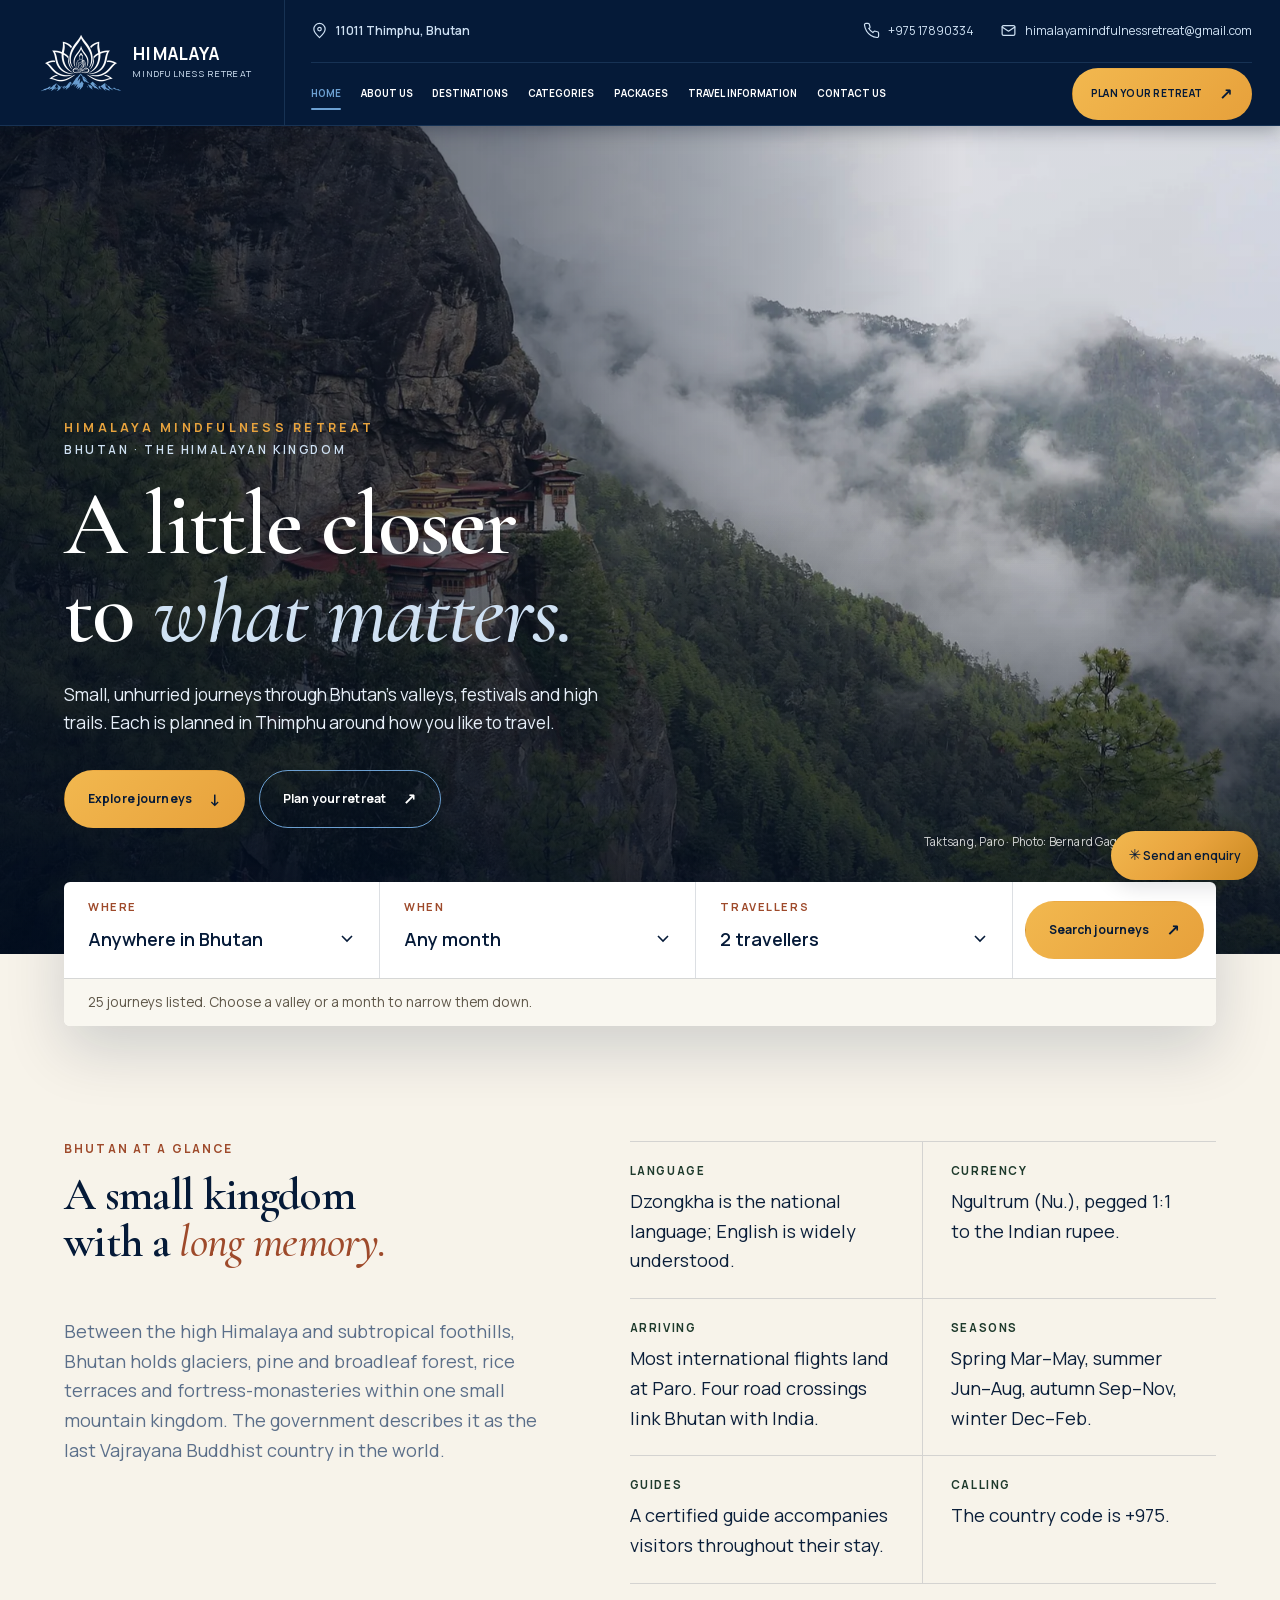
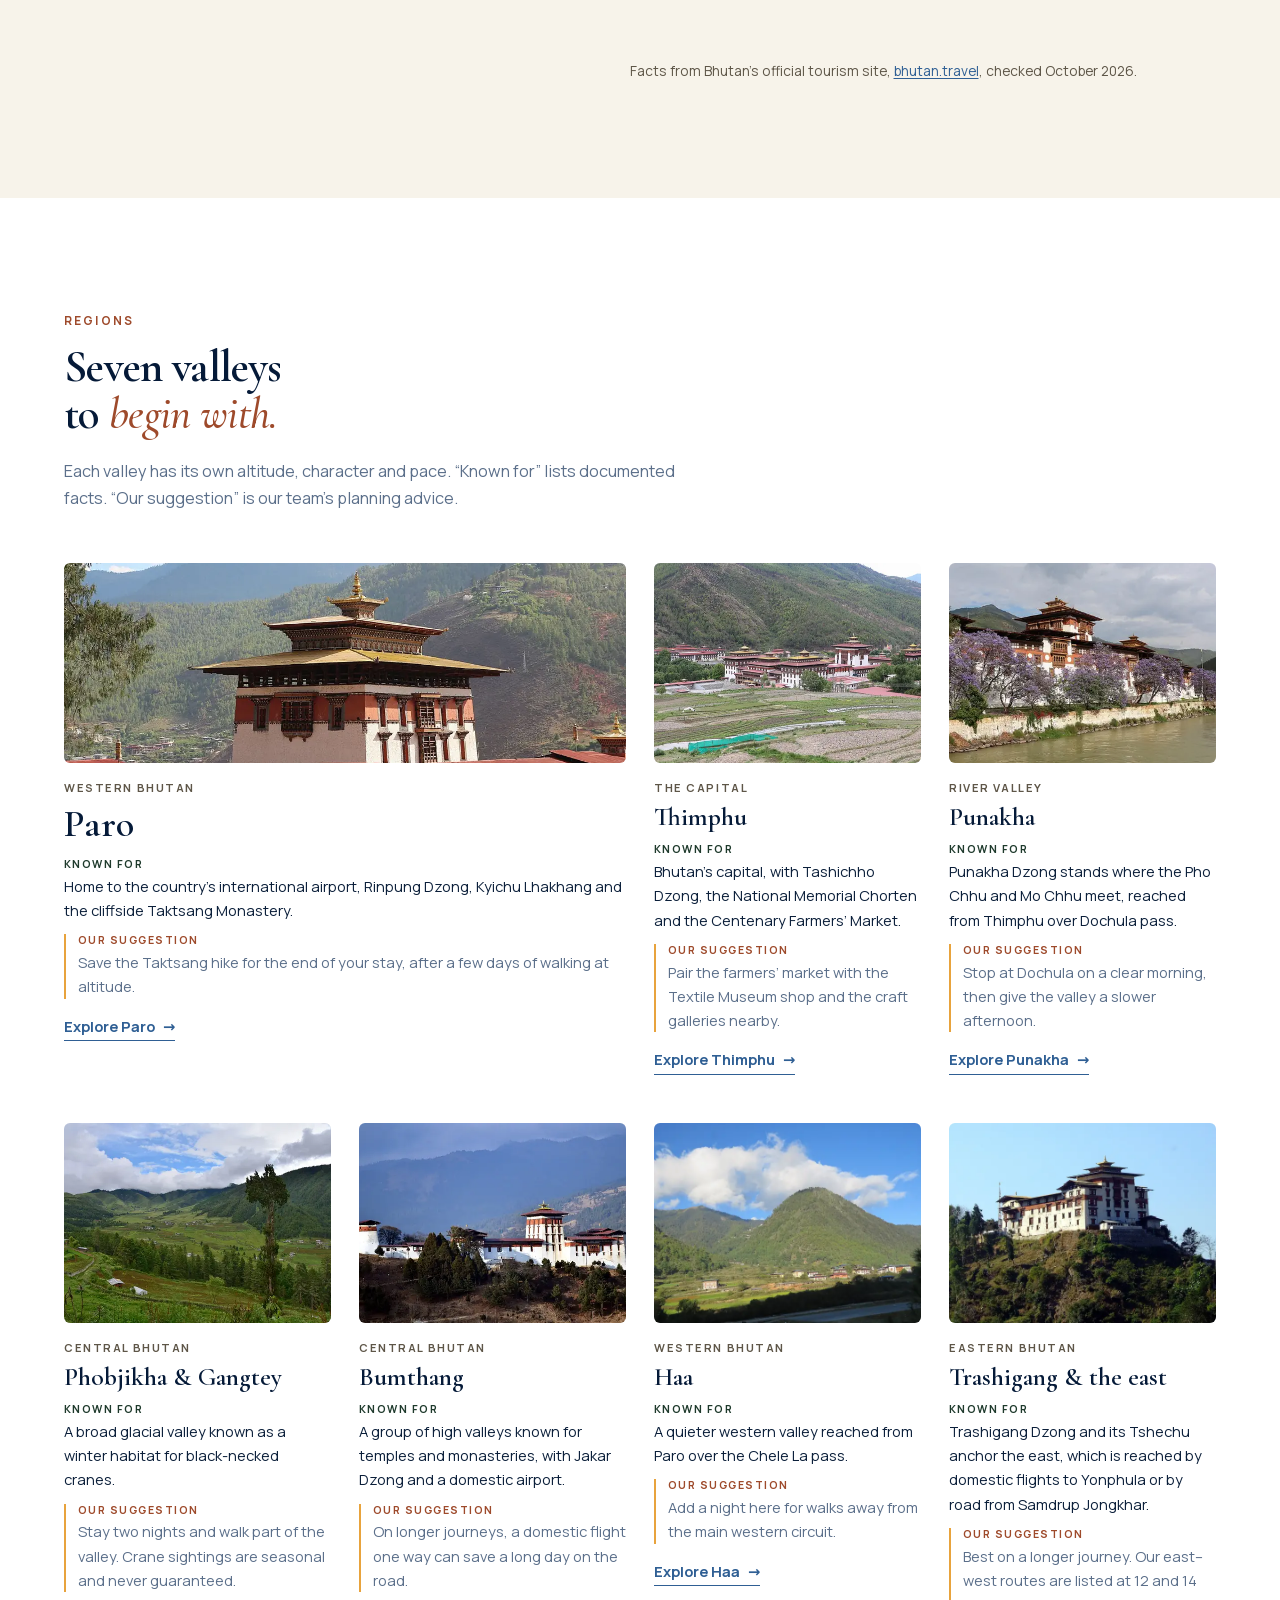
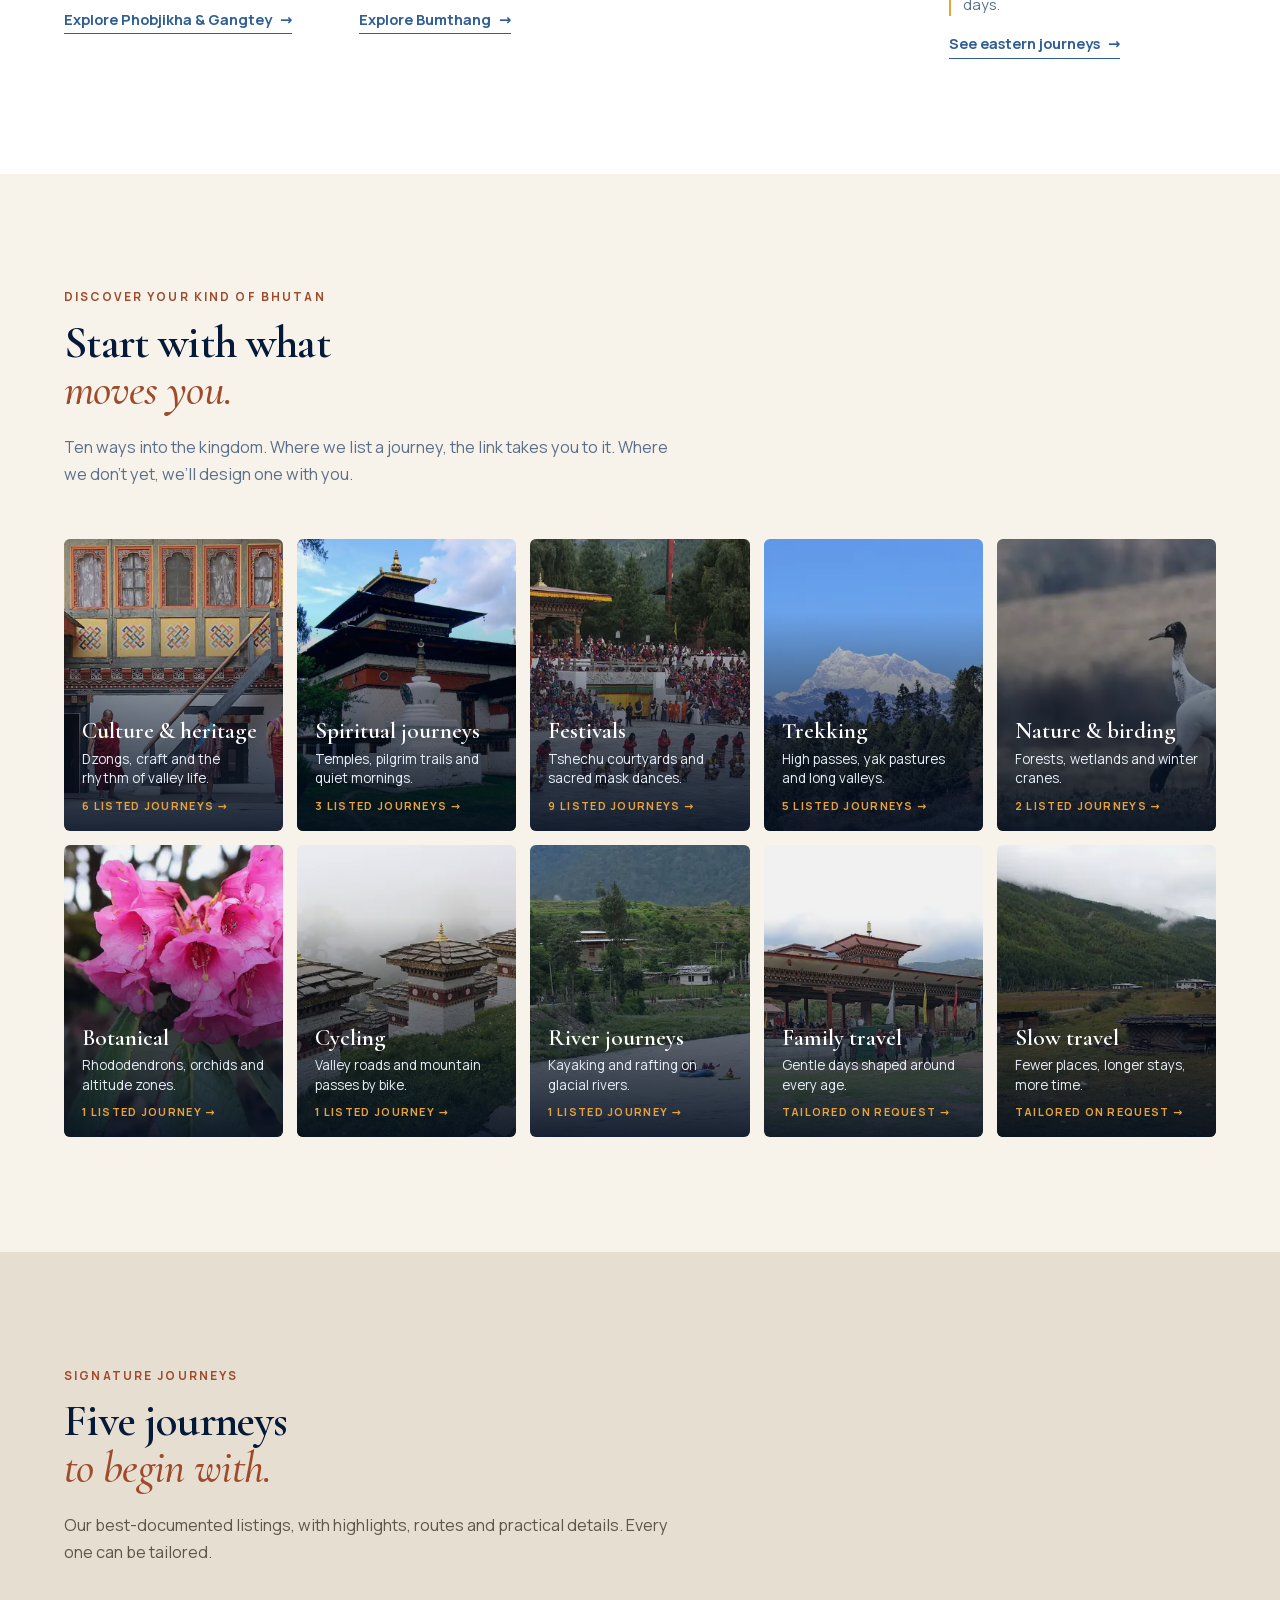
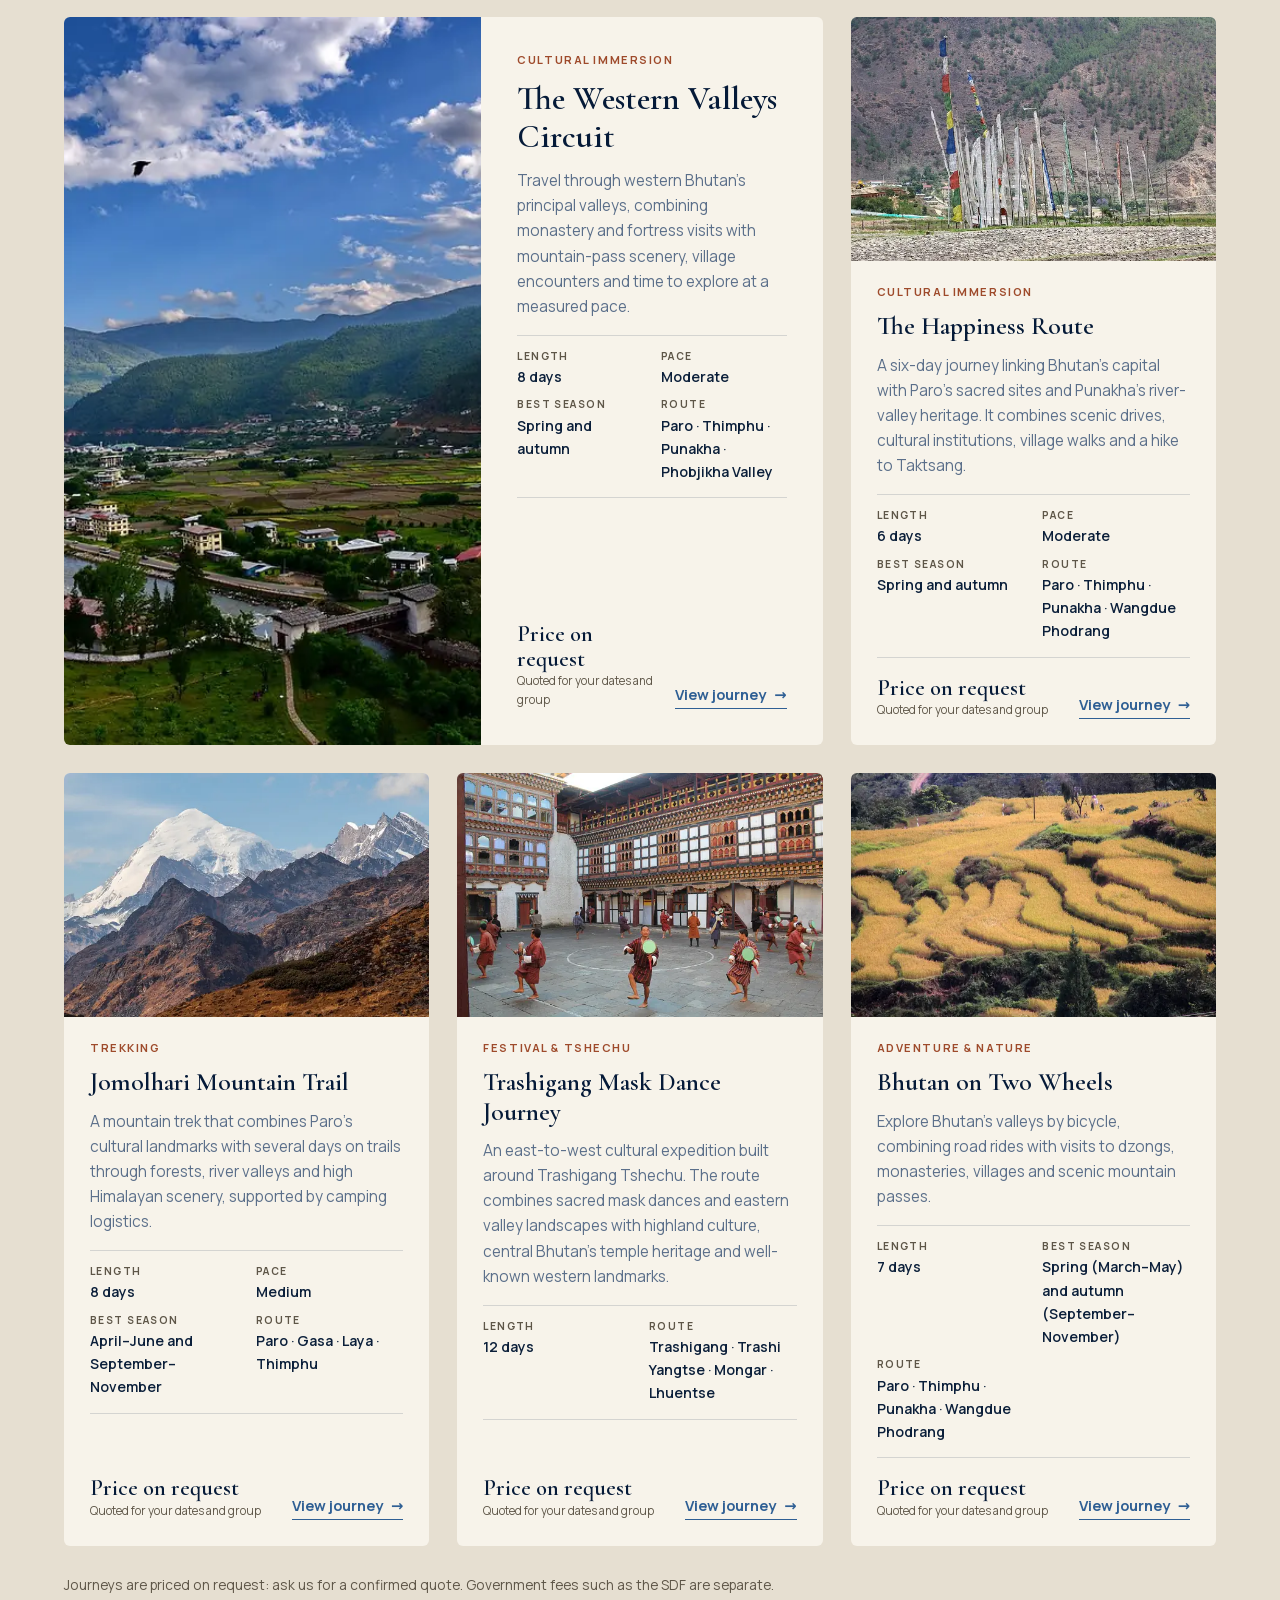
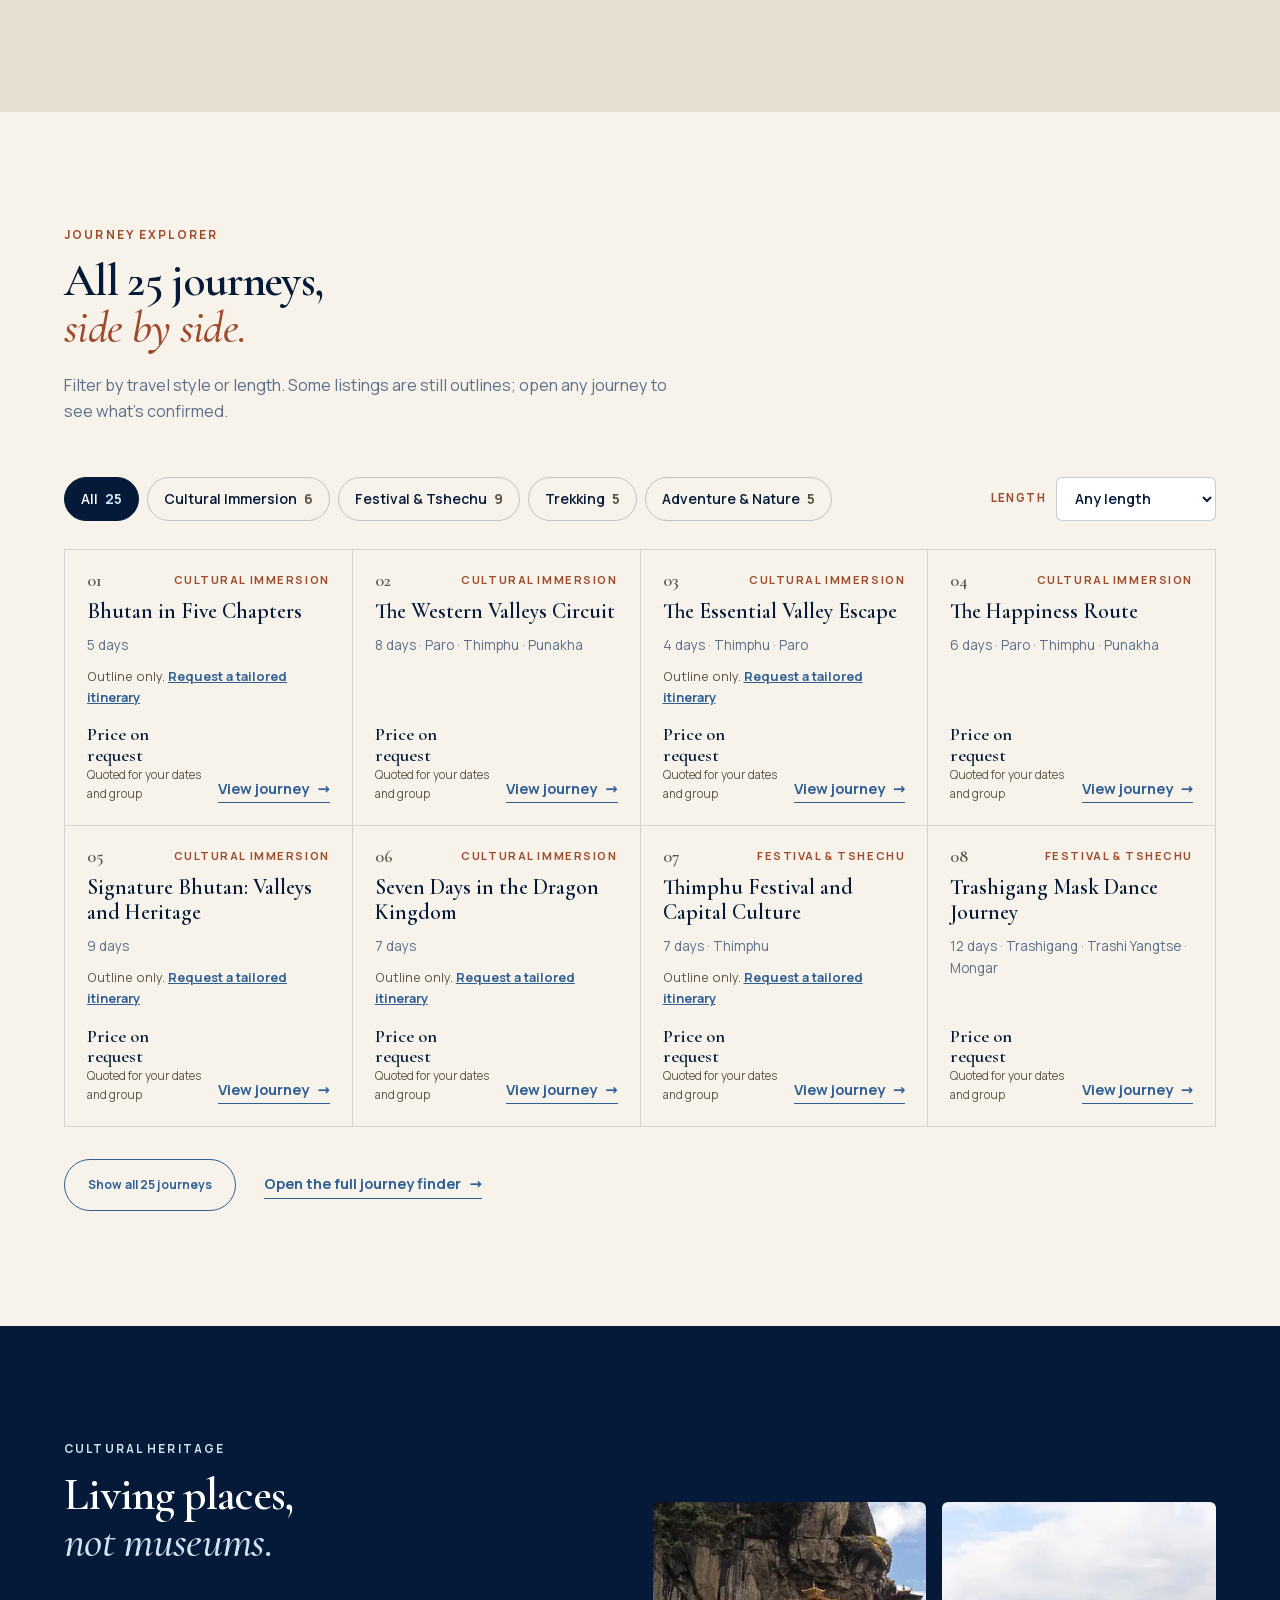
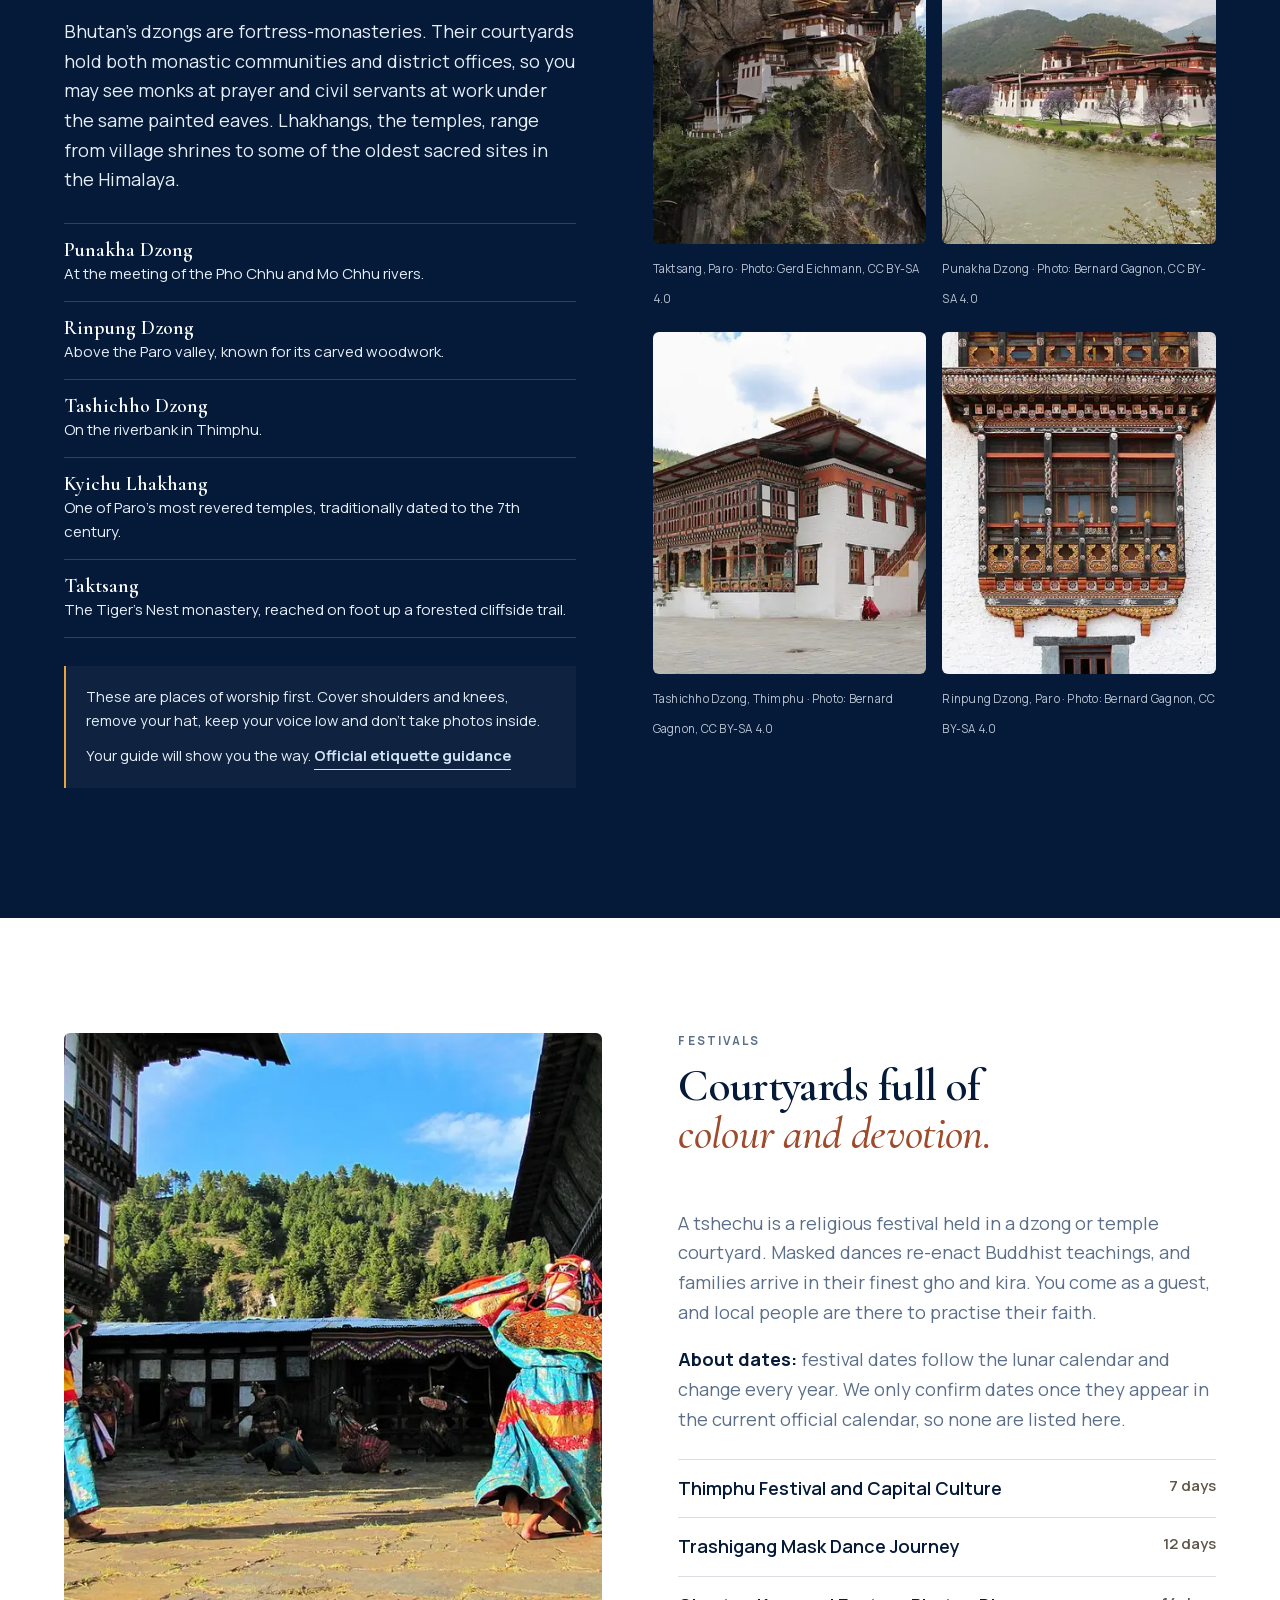
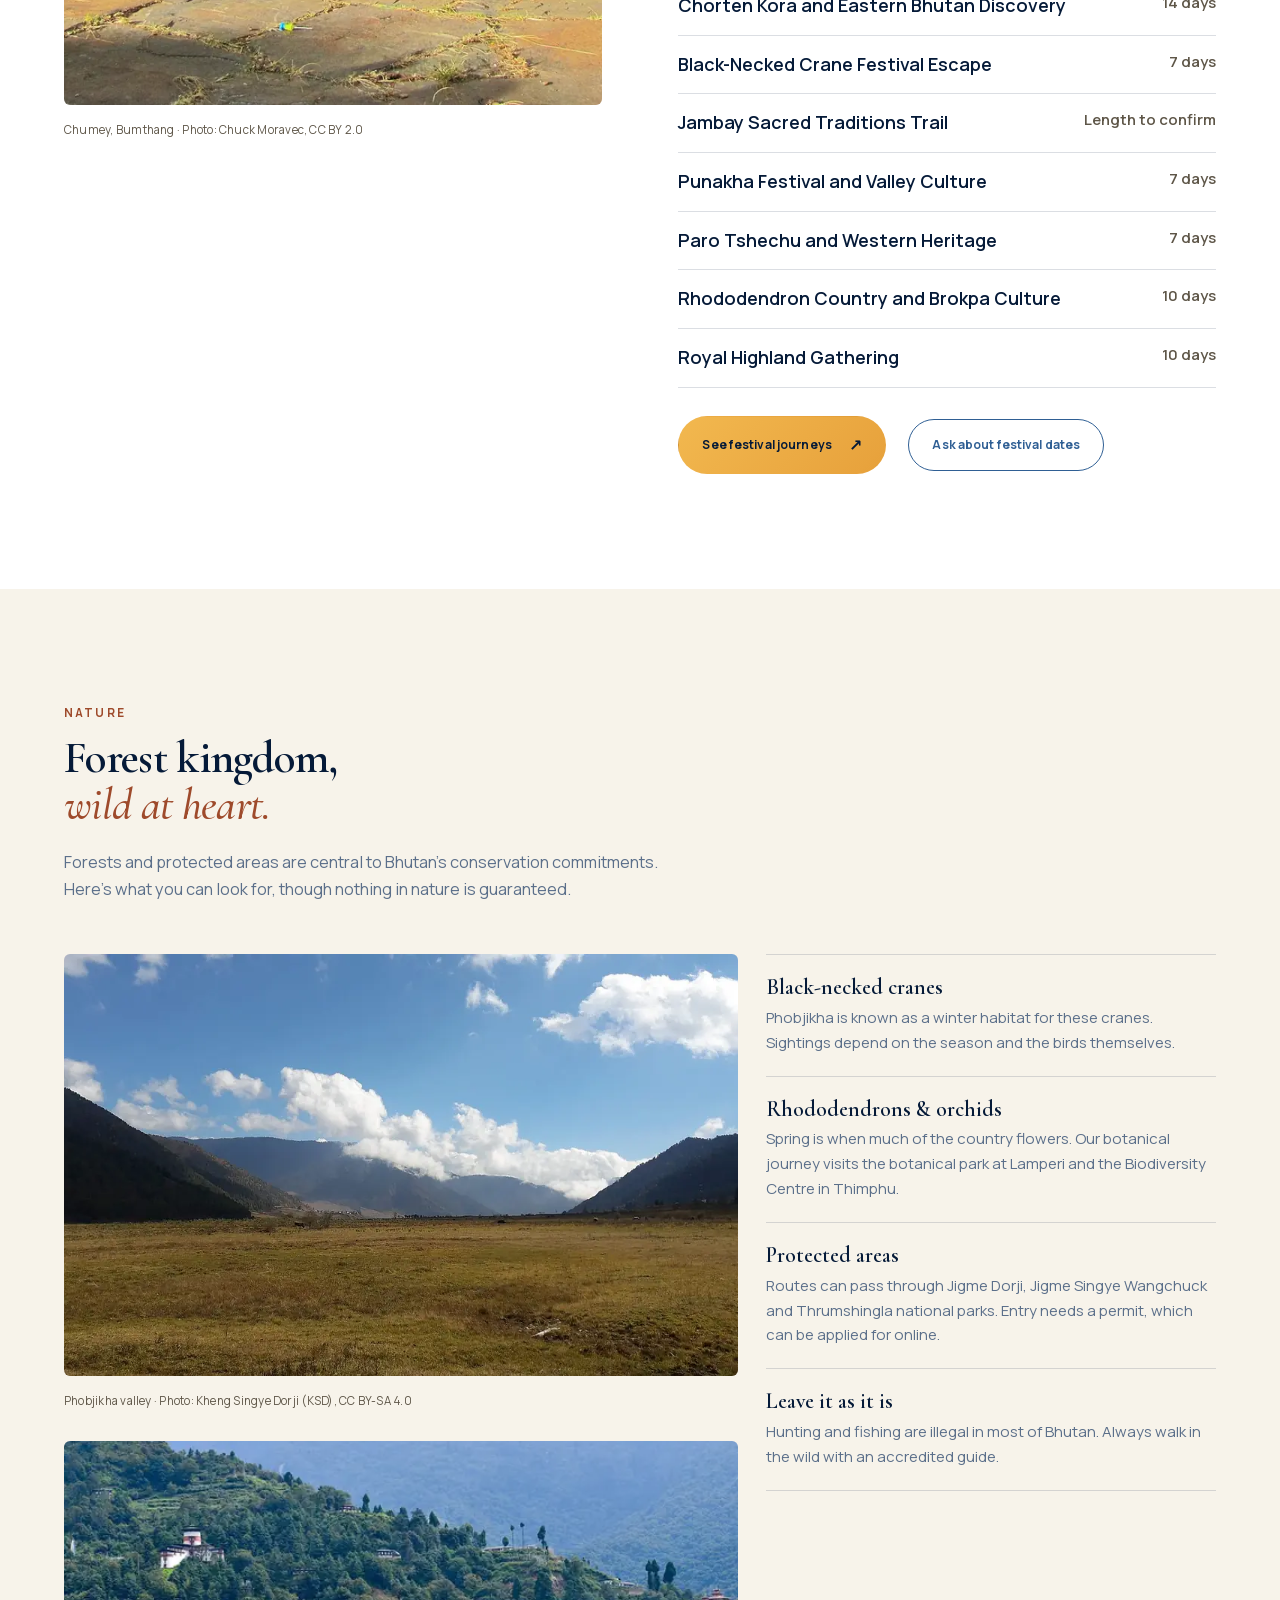
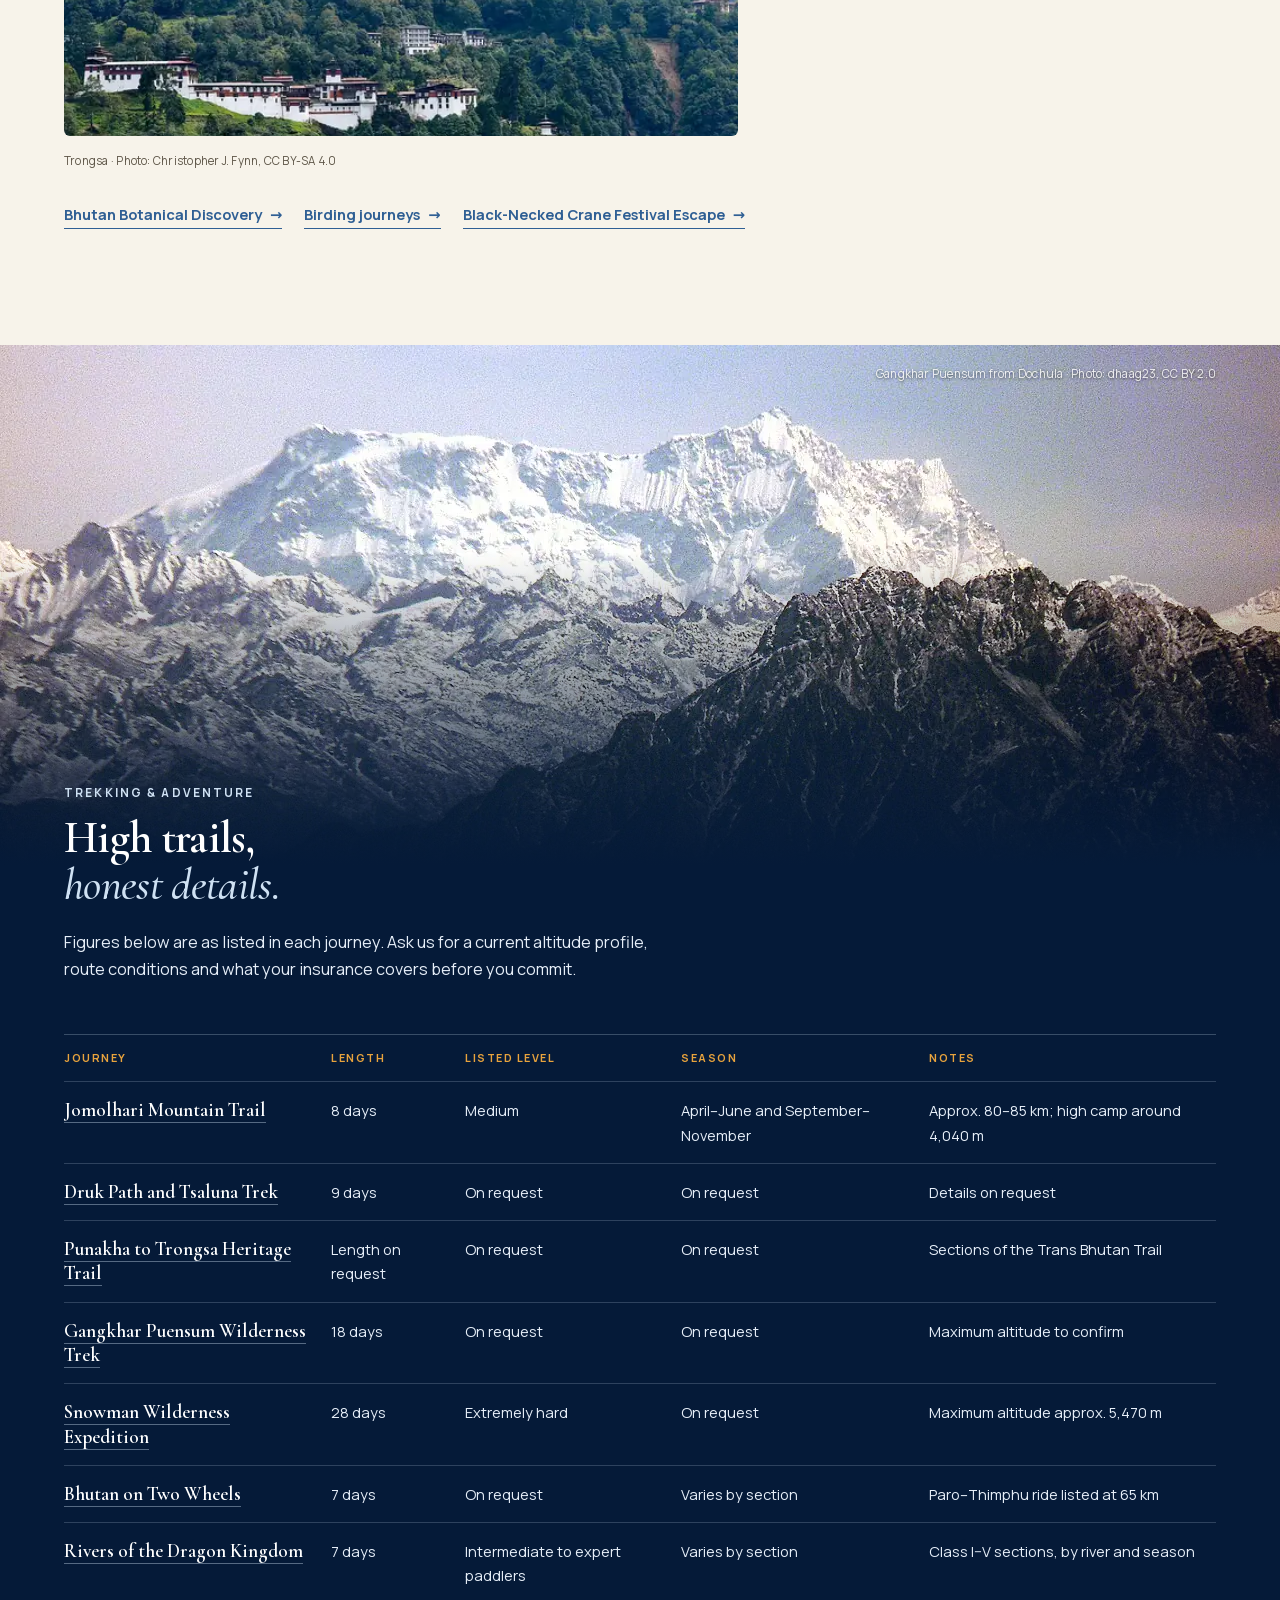
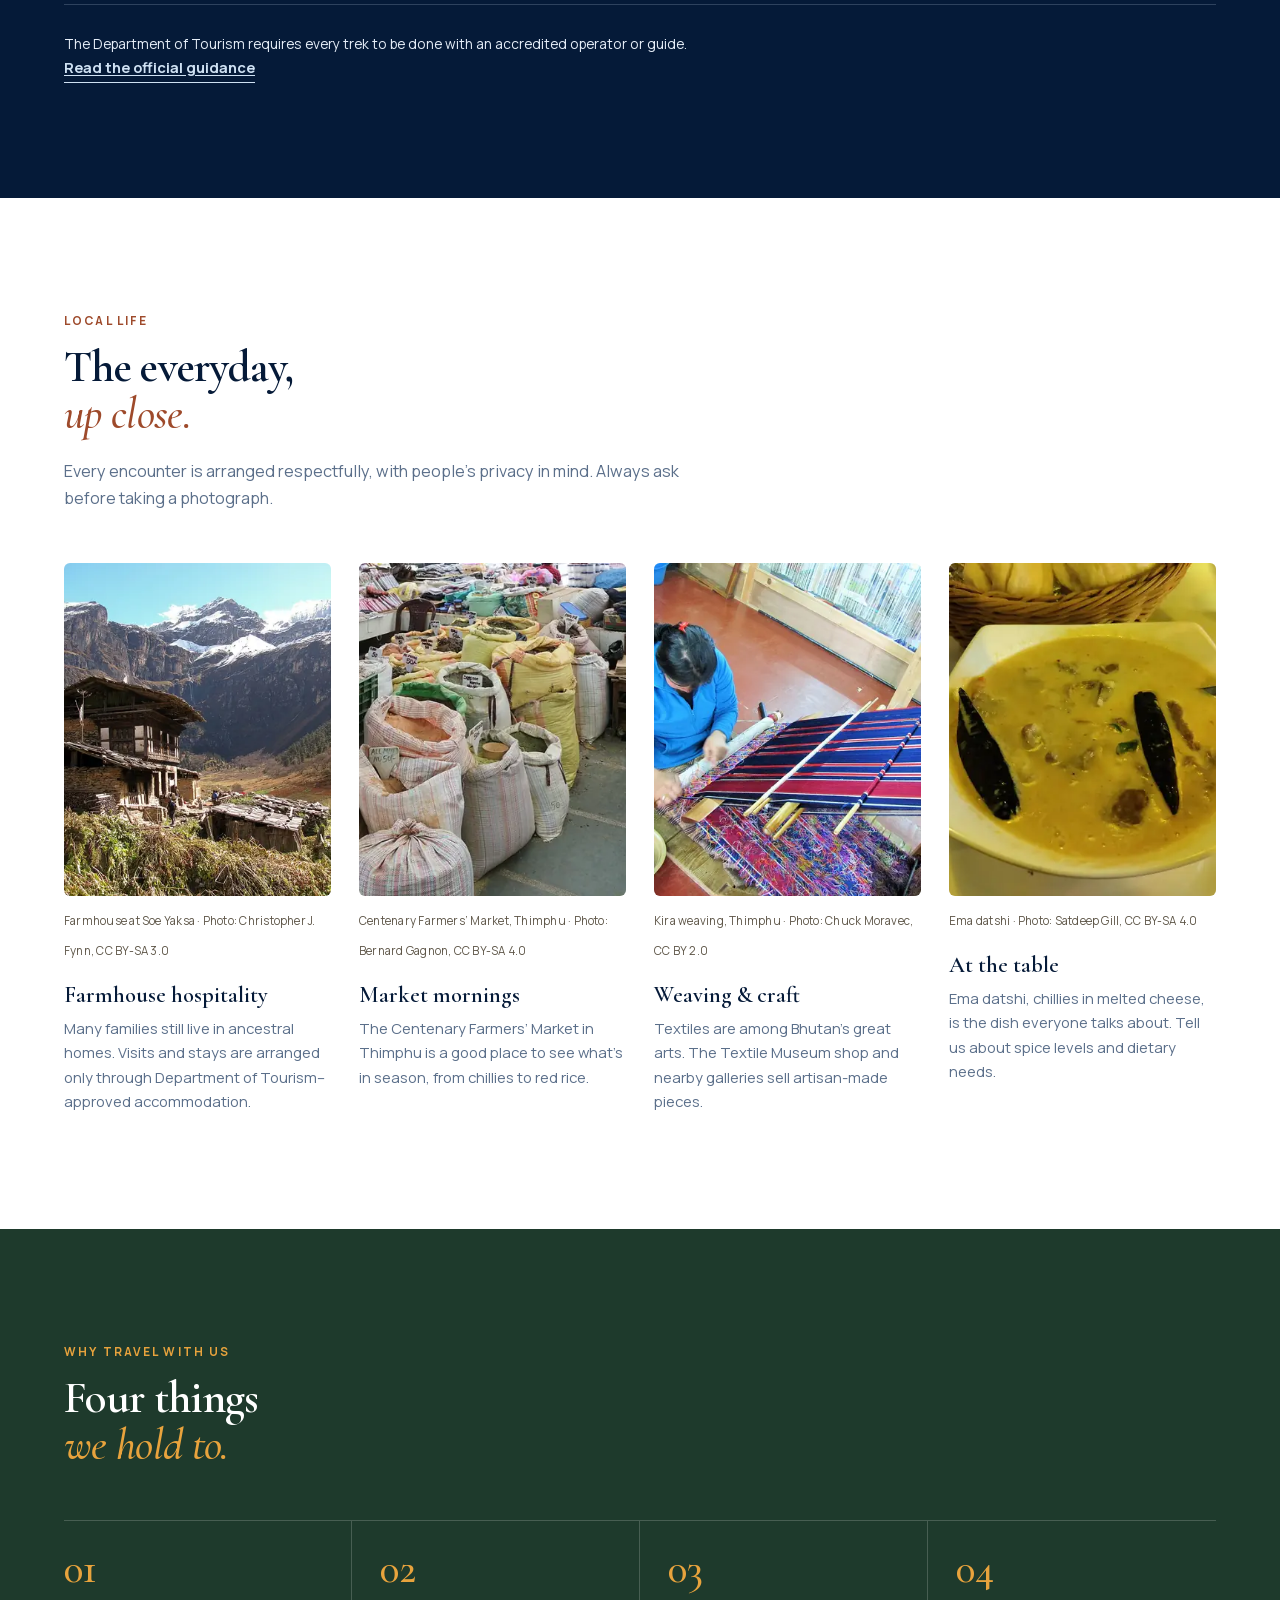
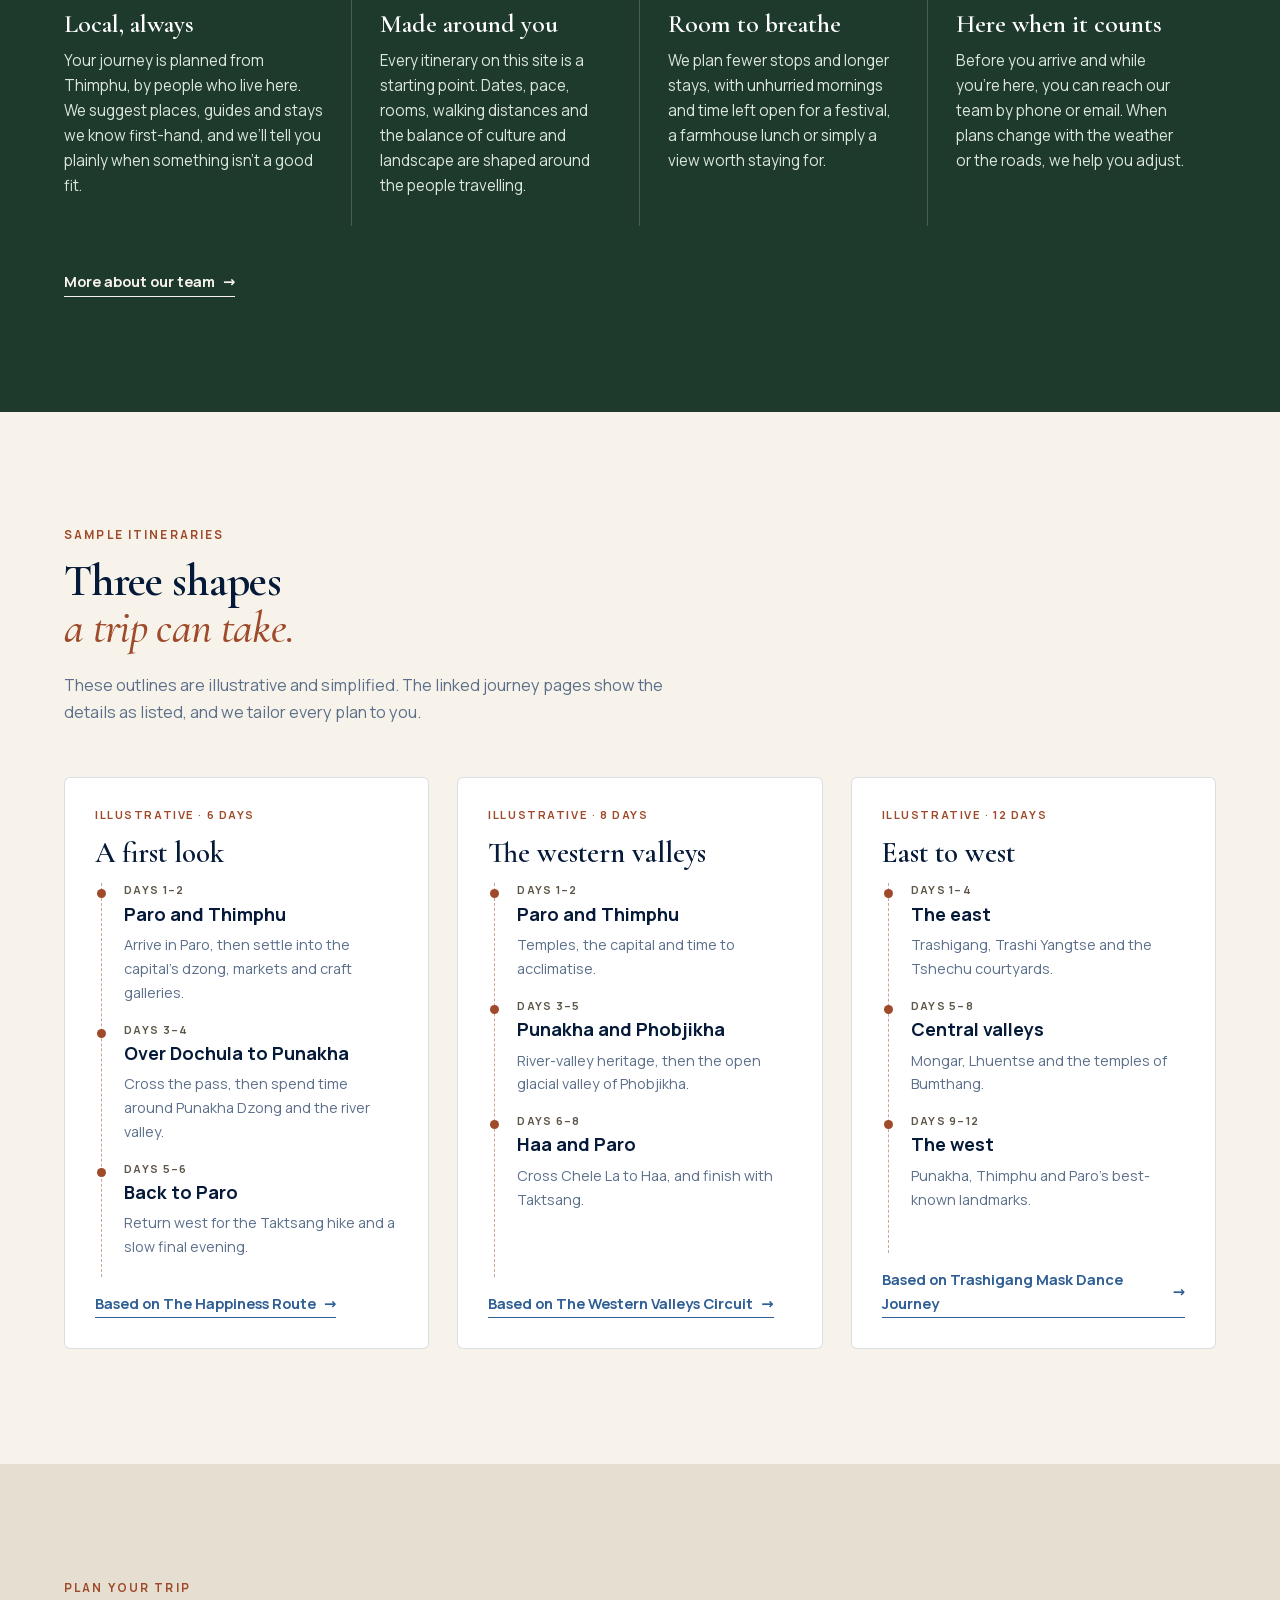
==== index.html @ ce6a2656 "Prepare site for launch on Vercel - Send contact and journey enquiries through FormSubmit with honey" ====
<!doctype html>
<html lang="en">
<head>
  <meta charset="utf-8">
  <meta name="viewport" content="width=device-width, initial-scale=1">
  <title>Bhutan Journeys &amp; Mindful Travel | Himalaya Mindfulness</title>
  <meta name="description" content="Plan an unhurried Bhutan journey with a Thimphu-based team: valleys, dzongs, festivals, treks and nature, plus a practical guide to visas, the SDF and seasons.">
  <meta name="theme-color" content="#051A38">
  <!-- seo:start (root-relative URLs are made absolute by scripts/build.js) -->
  <link rel="canonical" href="/">
  <meta property="og:type" content="website">
  <meta property="og:site_name" content="Himalaya Mindfulness Retreat">
  <meta property="og:title" content="Bhutan Journeys &amp; Mindful Travel | Himalaya Mindfulness">
  <meta property="og:description" content="Plan an unhurried Bhutan journey with a Thimphu-based team: valleys, dzongs, festivals, treks and nature, plus a practical guide to visas, the SDF and seasons.">
  <meta property="og:url" content="/">
  <meta property="og:image" content="/Image/og/og-default.jpg">
  <meta property="og:image:width" content="1200">
  <meta property="og:image:height" content="630">
  <meta property="og:image:alt" content="Himalaya Mindfulness Retreat logo with the line: Bhutan journeys, planned in Thimphu">
  <meta name="twitter:card" content="summary_large_image">
  <script type="application/ld+json">{"@context": "https://schema.org", "@graph": [{"@type": "TravelAgency", "@id": "/#organization", "name": "Himalaya Mindfulness Retreat Tours & Travels", "alternateName": "Himalaya Mindfulness Retreat", "url": "/", "logo": "/Image/Logo/logo-color.png", "image": "/Image/og/og-default.jpg", "description": "Bhutan-based travel company planning cultural, festival, trekking and nature journeys across Bhutan.", "telephone": "+975 17890334", "email": "himalayamindfulnessretreat@gmail.com", "address": {"@type": "PostalAddress", "addressLocality": "Thimphu", "postalCode": "11011", "addressCountry": "BT"}, "areaServed": {"@type": "Country", "name": "Bhutan"}}, {"@type": "WebSite", "@id": "/#website", "name": "Himalaya Mindfulness Retreat", "url": "/", "publisher": {"@id": "/#organization"}, "inLanguage": "en"}]}</script>
  <!-- seo:end -->
  <link rel="icon" href="favicon.ico" sizes="48x48">
  <link rel="icon" type="image/png" sizes="192x192" href="Image/Logo/icon-192.png">
  <link rel="apple-touch-icon" href="Image/Logo/apple-touch-icon.png">
  <link rel="manifest" href="site.webmanifest">
  <link rel="preload" href="fonts/manrope-latin.woff2" as="font" type="font/woff2" crossorigin>
  <link rel="preload" href="fonts/cormorant-latin.woff2" as="font" type="font/woff2" crossorigin>
  <link rel="preload" as="image" href="Image/home/hero-1000.webp" imagesrcset="Image/home/hero-600.webp 600w, Image/home/hero-1000.webp 1000w, Image/home/hero-1600.webp 1600w" imagesizes="100vw" fetchpriority="high">
  <link rel="stylesheet" href="fonts/fonts.css">
  <link rel="stylesheet" href="tokens.css">
  <link rel="stylesheet" href="styles.css">
  <link rel="stylesheet" href="theme.css">
  <link rel="stylesheet" href="home.css">
  <script defer src="tours-data.js"></script>
  <script defer src="home.js"></script>
  <script defer src="site.js"></script>
</head>
<body class="home-page">
<a class="skip-link" href="#main">Skip to content</a>
<div id="site-header"></div>
<main id="main"><noscript><div class="noscript-note"><p class="noscript-brand">Himalaya Mindfulness Retreat · Thimphu, Bhutan</p><p>This page needs JavaScript to show its content. You can still reach our team at <a href="mailto:himalayamindfulnessretreat@gmail.com">himalayamindfulnessretreat@gmail.com</a> or <a href="tel:+97517890334">+975 17890334</a>.</p><p><a href="index.html">Home</a> · <a href="packages.html">Journeys</a> · <a href="destinations.html">Destinations</a> · <a href="travel-info.html">Travel guide</a> · <a href="contact.html">Contact</a></p></div></noscript></main>
<div id="site-footer"></div>
<a class="whatsapp" href="contact.html">✳ <span>Send an enquiry</span></a>
</body>
</html>
---- fonts/fonts.css ----
/* Self-hosted Google Fonts (SIL Open Font License 1.1): Cormorant Garamond and Manrope, latin + latin-ext subsets. */
@font-face{font-family:'Cormorant Garamond';font-style:italic;font-weight:500;font-display:swap;src:url('cormorant-italic-latin-ext.woff2') format('woff2');unicode-range:U+0100-02BA, U+02BD-02C5, U+02C7-02CC, U+02CE-02D7, U+02DD-02FF, U+0304, U+0308, U+0329, U+1D00-1DBF, U+1E00-1E9F, U+1EF2-1EFF, U+2020, U+20A0-20AB, U+20AD-20C4, U+2113, U+2C60-2C7F, U+A720-A7FF}
@font-face{font-family:'Cormorant Garamond';font-style:italic;font-weight:500;font-display:swap;src:url('cormorant-italic-latin.woff2') format('woff2');unicode-range:U+0000-00FF, U+0131, U+0152-0153, U+02BB-02BC, U+02C6, U+02DA, U+02DC, U+0304, U+0308, U+0329, U+2000-206F, U+20AC, U+2122, U+2191, U+2193, U+2212, U+2215, U+FEFF, U+FFFD}
@font-face{font-family:'Cormorant Garamond';font-style:normal;font-weight:500;font-display:swap;src:url('cormorant-latin-ext.woff2') format('woff2');unicode-range:U+0100-02BA, U+02BD-02C5, U+02C7-02CC, U+02CE-02D7, U+02DD-02FF, U+0304, U+0308, U+0329, U+1D00-1DBF, U+1E00-1E9F, U+1EF2-1EFF, U+2020, U+20A0-20AB, U+20AD-20C4, U+2113, U+2C60-2C7F, U+A720-A7FF}
@font-face{font-family:'Cormorant Garamond';font-style:normal;font-weight:500;font-display:swap;src:url('cormorant-latin.woff2') format('woff2');unicode-range:U+0000-00FF, U+0131, U+0152-0153, U+02BB-02BC, U+02C6, U+02DA, U+02DC, U+0304, U+0308, U+0329, U+2000-206F, U+20AC, U+2122, U+2191, U+2193, U+2212, U+2215, U+FEFF, U+FFFD}
@font-face{font-family:'Cormorant Garamond';font-style:normal;font-weight:600;font-display:swap;src:url('cormorant-latin-ext.woff2') format('woff2');unicode-range:U+0100-02BA, U+02BD-02C5, U+02C7-02CC, U+02CE-02D7, U+02DD-02FF, U+0304, U+0308, U+0329, U+1D00-1DBF, U+1E00-1E9F, U+1EF2-1EFF, U+2020, U+20A0-20AB, U+20AD-20C4, U+2113, U+2C60-2C7F, U+A720-A7FF}
@font-face{font-family:'Cormorant Garamond';font-style:normal;font-weight:600;font-display:swap;src:url('cormorant-latin.woff2') format('woff2');unicode-range:U+0000-00FF, U+0131, U+0152-0153, U+02BB-02BC, U+02C6, U+02DA, U+02DC, U+0304, U+0308, U+0329, U+2000-206F, U+20AC, U+2122, U+2191, U+2193, U+2212, U+2215, U+FEFF, U+FFFD}
@font-face{font-family:'Cormorant Garamond';font-style:normal;font-weight:700;font-display:swap;src:url('cormorant-latin-ext.woff2') format('woff2');unicode-range:U+0100-02BA, U+02BD-02C5, U+02C7-02CC, U+02CE-02D7, U+02DD-02FF, U+0304, U+0308, U+0329, U+1D00-1DBF, U+1E00-1E9F, U+1EF2-1EFF, U+2020, U+20A0-20AB, U+20AD-20C4, U+2113, U+2C60-2C7F, U+A720-A7FF}
@font-face{font-family:'Cormorant Garamond';font-style:normal;font-weight:700;font-display:swap;src:url('cormorant-latin.woff2') format('woff2');unicode-range:U+0000-00FF, U+0131, U+0152-0153, U+02BB-02BC, U+02C6, U+02DA, U+02DC, U+0304, U+0308, U+0329, U+2000-206F, U+20AC, U+2122, U+2191, U+2193, U+2212, U+2215, U+FEFF, U+FFFD}
@font-face{font-family:'Manrope';font-style:normal;font-weight:400;font-display:swap;src:url('manrope-latin-ext.woff2') format('woff2');unicode-range:U+0100-02BA, U+02BD-02C5, U+02C7-02CC, U+02CE-02D7, U+02DD-02FF, U+0304, U+0308, U+0329, U+1D00-1DBF, U+1E00-1E9F, U+1EF2-1EFF, U+2020, U+20A0-20AB, U+20AD-20C4, U+2113, U+2C60-2C7F, U+A720-A7FF}
@font-face{font-family:'Manrope';font-style:normal;font-weight:400;font-display:swap;src:url('manrope-latin.woff2') format('woff2');unicode-range:U+0000-00FF, U+0131, U+0152-0153, U+02BB-02BC, U+02C6, U+02DA, U+02DC, U+0304, U+0308, U+0329, U+2000-206F, U+20AC, U+2122, U+2191, U+2193, U+2212, U+2215, U+FEFF, U+FFFD}
@font-face{font-family:'Manrope';font-style:normal;font-weight:500;font-display:swap;src:url('manrope-latin-ext.woff2') format('woff2');unicode-range:U+0100-02BA, U+02BD-02C5, U+02C7-02CC, U+02CE-02D7, U+02DD-02FF, U+0304, U+0308, U+0329, U+1D00-1DBF, U+1E00-1E9F, U+1EF2-1EFF, U+2020, U+20A0-20AB, U+20AD-20C4, U+2113, U+2C60-2C7F, U+A720-A7FF}
@font-face{font-family:'Manrope';font-style:normal;font-weight:500;font-display:swap;src:url('manrope-latin.woff2') format('woff2');unicode-range:U+0000-00FF, U+0131, U+0152-0153, U+02BB-02BC, U+02C6, U+02DA, U+02DC, U+0304, U+0308, U+0329, U+2000-206F, U+20AC, U+2122, U+2191, U+2193, U+2212, U+2215, U+FEFF, U+FFFD}
@font-face{font-family:'Manrope';font-style:normal;font-weight:600;font-display:swap;src:url('manrope-latin-ext.woff2') format('woff2');unicode-range:U+0100-02BA, U+02BD-02C5, U+02C7-02CC, U+02CE-02D7, U+02DD-02FF, U+0304, U+0308, U+0329, U+1D00-1DBF, U+1E00-1E9F, U+1EF2-1EFF, U+2020, U+20A0-20AB, U+20AD-20C4, U+2113, U+2C60-2C7F, U+A720-A7FF}
@font-face{font-family:'Manrope';font-style:normal;font-weight:600;font-display:swap;src:url('manrope-latin.woff2') format('woff2');unicode-range:U+0000-00FF, U+0131, U+0152-0153, U+02BB-02BC, U+02C6, U+02DA, U+02DC, U+0304, U+0308, U+0329, U+2000-206F, U+20AC, U+2122, U+2191, U+2193, U+2212, U+2215, U+FEFF, U+FFFD}
@font-face{font-family:'Manrope';font-style:normal;font-weight:700;font-display:swap;src:url('manrope-latin-ext.woff2') format('woff2');unicode-range:U+0100-02BA, U+02BD-02C5, U+02C7-02CC, U+02CE-02D7, U+02DD-02FF, U+0304, U+0308, U+0329, U+1D00-1DBF, U+1E00-1E9F, U+1EF2-1EFF, U+2020, U+20A0-20AB, U+20AD-20C4, U+2113, U+2C60-2C7F, U+A720-A7FF}
@font-face{font-family:'Manrope';font-style:normal;font-weight:700;font-display:swap;src:url('manrope-latin.woff2') format('woff2');unicode-range:U+0000-00FF, U+0131, U+0152-0153, U+02BB-02BC, U+02C6, U+02DA, U+02DC, U+0304, U+0308, U+0329, U+2000-206F, U+20AC, U+2122, U+2191, U+2193, U+2212, U+2215, U+FEFF, U+FFFD}
---- tokens.css ----
/* Himalaya Mindfulness Retreat — brand tokens (single source of truth).
   Load before every other stylesheet. Page stylesheets reference these variables only. */

/* Metric-matched fallbacks keep text from shifting while the web fonts load. */
@font-face{font-family:"Cormorant Garamond Fallback";src:local("Georgia");size-adjust:89%;ascent-override:104%;descent-override:32%;line-gap-override:0%}
@font-face{font-family:"Manrope Fallback";src:local("Arial");size-adjust:104%;ascent-override:102%;descent-override:29%;line-gap-override:0%}

:root{
  /* Colour */
  --color-midnight:#051A38;
  --color-abyss:#020D1F;
  --color-himalayan:#2F5F94;
  --color-glacier:#6CA0D2;
  --color-sky-wash:#CFE1F3;
  --color-mist:#EAF2FA;
  --color-snow:#F7FAFD;
  --color-saffron:#E8A33D;
  --color-saffron-deep:#C9871F;
  --color-ink:#0B1F3A;
  --color-slate:#5B6F8A;
  --color-success:#2E8B6E;
  --color-danger:#B8403A;
  --color-white:#FFFFFF;
  /* Saffron-deep measures 2.9:1 on Snow, so saffron text on light surfaces uses this instead (5.0:1 Snow, 4.7:1 Mist). */
  --color-saffron-ink:#96600D;
  --color-dark-text:#E6EEF8;

  /* Gradients */
  --grad-hero:linear-gradient(180deg,rgba(2,13,31,.15) 0%,rgba(5,26,56,.55) 55%,#051A38 100%);
  --grad-sky:linear-gradient(135deg,#051A38 0%,#2F5F94 55%,#6CA0D2 100%);
  --grad-dawn:linear-gradient(160deg,#051A38 0%,#2F5F94 50%,#6CA0D2 78%,#F3D9A8 100%);
  --grad-mist:linear-gradient(180deg,#F7FAFD 0%,#EAF2FA 100%);
  --grad-cta:linear-gradient(135deg,#F2B84F 0%,#E8A33D 50%,#C9871F 100%);
  --grad-text:linear-gradient(90deg,#6CA0D2 0%,#BFD9F2 50%,#F2B84F 100%);
  --grad-glass:linear-gradient(135deg,rgba(255,255,255,.14),rgba(255,255,255,.04));
  /* Abyss scrims keep white and #CFE1F3 text at AA on Sky/Dawn. Dawn's peach corner stays clear, so keep text out of it. */
  --grad-scrim-sky:linear-gradient(135deg,rgba(2,13,31,0) 0%,rgba(2,13,31,.42) 55%,rgba(2,13,31,.7) 100%);
  --grad-scrim-dawn:linear-gradient(160deg,rgba(2,13,31,0) 0%,rgba(2,13,31,.3) 45%,rgba(2,13,31,.12) 75%,rgba(2,13,31,0) 100%);
  --surface-sky:var(--grad-scrim-sky),var(--grad-sky);
  --surface-dawn:var(--grad-scrim-dawn),var(--grad-dawn);
  --grad-overlay-left:linear-gradient(90deg,color-mix(in srgb,var(--color-abyss) 82%,transparent),color-mix(in srgb,var(--color-abyss) 42%,transparent) 60%,transparent);
  --grad-overlay-bottom:linear-gradient(0deg,color-mix(in srgb,var(--color-abyss) 40%,transparent),transparent 62%);
  --grad-photo-overlay:var(--grad-overlay-left),var(--grad-overlay-bottom);
  --grad-image-shade:linear-gradient(180deg,color-mix(in srgb,var(--color-abyss) 24%,transparent),transparent 35%,color-mix(in srgb,var(--color-abyss) 70%,transparent));
  --grad-glacier-glow:radial-gradient(circle,color-mix(in srgb,var(--color-glacier) 20%,transparent),transparent 70%);
  --grad-atmosphere:radial-gradient(ellipse at 20% 78%,color-mix(in srgb,var(--color-glacier) 22%,transparent) 0,transparent 39%),radial-gradient(ellipse at 77% 36%,color-mix(in srgb,var(--color-sky-wash) 18%,transparent) 0,transparent 40%);
  --grad-cursor-glow:radial-gradient(circle at var(--glow-x,50%) var(--glow-y,50%),color-mix(in srgb,var(--color-glacier) 16%,transparent) 0,transparent 34%);
  --grad-shimmer:linear-gradient(110deg,transparent 0%,rgba(255,255,255,.55) 48%,transparent 100%);

  /* Typography */
  --font-display:"Cormorant Garamond","Cormorant Garamond Fallback",Georgia,serif;
  --font-body:"Manrope","Manrope Fallback",system-ui,sans-serif;
  --font-size-hero:clamp(2.75rem,7vw,6.5rem);
  --font-size-h1:clamp(2.25rem,5vw,4.25rem);
  --font-size-h2:clamp(1.75rem,3.5vw,3rem);
  --font-size-h3:clamp(1.25rem,2vw,1.75rem);
  --font-size-body:clamp(1rem,.35vw + .95rem,1.125rem);
  --line-height-heading:1.1;
  --line-height-body:1.65;
  --tracking-eyebrow:.18em;

  /* Shape, depth, focus */
  --radius-pill:999px;
  --radius-card:20px;
  --shadow-card:0 10px 40px rgba(5,26,56,.08);
  --shadow-card-hover:0 18px 50px rgba(5,26,56,.14);
  --shadow-cta-glow:0 10px 30px rgba(232,163,61,.35);
  --surface-shadow:var(--shadow-card);
  --surface-shadow-hover:var(--shadow-card-hover);
  --focus-ring:0 0 0 4px rgba(108,160,210,.25);
  --focus-outline:2px solid var(--color-glacier);
  --focus-offset:2px;

  /* Legacy aliases used by existing page stylesheets */
  --green:var(--color-midnight);
  --green2:var(--color-himalayan);
  --sage:var(--color-mist);
  --gold:var(--color-saffron);
  --cream:var(--color-mist);
  --ink:var(--color-ink);
  --muted:var(--color-slate);
  --line:var(--color-sky-wash);
  --serif:var(--font-display);
  --sans:var(--font-body);
  --max:1240px;

  /* Dark palette (only the Travel Information page supports dark mode) */
  --dark-bg:var(--color-abyss);
  --dark-surface:var(--color-midnight);
  --dark-text:#E6EEF8;
  --dark-line:color-mix(in srgb,var(--color-glacier) 22%,transparent);
}
---- styles.css ----
*{box-sizing:border-box}html{scroll-behavior:smooth}body{margin:0;color:var(--ink);font-family:var(--sans);font-size:var(--font-size-body);line-height:var(--line-height-body);background:var(--color-snow)}img{display:block;max-width:100%;object-fit:cover}a{color:inherit;text-decoration:none}button,input,select,textarea{font:inherit}button,a,select{ -webkit-tap-highlight-color:transparent}button{cursor:pointer}.skip-link{position:absolute;left:-999px;top:10px;z-index:100;background:var(--color-snow);padding:12px}.skip-link:focus{left:10px}.sr-only{position:absolute;width:1px;height:1px;padding:0;margin:-1px;overflow:hidden;clip:rect(0,0,0,0);white-space:nowrap;border:0}.header{height:88px;padding:0 max(calc((100vw - var(--max))/2),5vw);display:flex;align-items:center;justify-content:space-between;gap:24px;background:var(--color-snow);position:sticky;top:0;z-index:20;box-shadow:0 5px 24px color-mix(in srgb,var(--color-ink) 4.71%,transparent)}.brand{display:flex;gap:10px;align-items:center;flex:none}.brand-mark{display:grid;place-items:center;width:37px;height:37px;border-radius:50%;background:var(--green);color:var(--gold);font-size:21px}.brand b{display:block;font-size:15px;letter-spacing:.06em;line-height:1.2}.brand small{display:block;font-size:9px;letter-spacing:.18em;color:var(--muted);line-height:1.5}.nav{display:flex;align-items:center;gap:clamp(12px,1.6vw,25px)}.nav a{font-size:11px;font-weight:600;color:var(--color-ink);white-space:nowrap}.nav a:hover,.nav a[aria-current=page]{color:var(--color-saffron-ink)}.nav a[aria-current=page]{position:relative}.nav a[aria-current=page]:after{content:'';position:absolute;bottom:-9px;left:0;width:100%;height:1px;background:var(--gold)}.button{display:inline-flex;align-items:center;justify-content:center;gap:17px;padding:15px 23px;background:var(--grad-cta);color:var(--color-midnight);border:1px solid transparent;border-radius:var(--radius-pill);font-size:12px;font-weight:700;letter-spacing:.01em;transition:transform .25s,box-shadow .25s,background-position .25s}.button:hover{transform:translateY(-2px);box-shadow:var(--shadow-cta-glow)}.button span{font-size:16px}.button-small{padding:12px 15px;font-size:11px;white-space:nowrap}.menu-toggle{display:none;border:0;background:none;color:var(--green);font-size:25px}.home-hero{height:min(740px,calc(100vh - 88px));min-height:570px;position:relative;background-image:var(--hero-image);background-position:center 48%;background-size:cover;color:var(--color-snow)}.home-shade,.page-hero-shade{position:absolute;inset:0;background:var(--grad-hero)}.hero-content{position:absolute;left:max(calc((100vw - var(--max))/2),9vw);top:50%;transform:translateY(-48%);max-width:610px}.eyebrow{font-size:10px;font-weight:700;letter-spacing:var(--tracking-eyebrow);text-transform:uppercase;color:var(--color-himalayan);display:block}.eyebrow-light{color:var(--color-glacier)}.hero-content h1{font:500 clamp(56px,7.2vw,94px)/1.04 var(--serif);letter-spacing:-.04em;margin:19px 0}.hero-content h1 i,h1 i,h2 i{font-weight:500;color:var(--color-saffron)}.hero-content p{font-size:16px;max-width:445px;line-height:1.8;color:var(--color-mist);margin:0 0 29px}.hero-actions{display:flex;gap:12px}.button-outline{background:transparent;border:1.5px solid var(--color-glacier);color:var(--color-white)}.button-outline:hover{background:var(--color-glacier);color:var(--color-midnight)}.hero-caption{position:absolute;right:5vw;bottom:34px;display:flex;gap:30px;font-size:9px;letter-spacing:.12em;text-transform:uppercase}.hero-scroll{position:absolute;left:5vw;bottom:34px;letter-spacing:.16em;font-size:9px}.hero-scroll span{margin-left:10px;color:var(--gold)}.trip-search{position:relative;z-index:3;max-width:1080px;margin:-39px auto 0;background:var(--color-white);border:1px solid var(--color-sky-wash);border-radius:var(--radius-card);box-shadow:var(--shadow-card);padding:18px 23px;display:grid;grid-template-columns:1fr 1fr .8fr auto;gap:0;align-items:center}.search-field{padding:4px 22px;border-right:1px solid var(--line)}.search-field:first-child{padding-left:0}.search-field label,.package-filters label{display:block;text-transform:uppercase;font-size:9px;font-weight:700;letter-spacing:.14em;color:var(--muted)}.search-field select{border:0;padding:4px 0 0;width:100%;color:var(--ink);font-weight:600;font-size:13px;outline:none;background:var(--color-white)}.search-button{margin-left:19px;padding:14px 20px}.section{max-width:var(--max);margin:0 auto;padding:104px 34px}.intro-section{display:grid;grid-template-columns:1.1fr .8fr;align-items:end;gap:80px;padding-top:107px;padding-bottom:88px}.section h2,.why-copy h2,.travel-aside h2,.contact-details h2{font:500 clamp(36px,4vw,54px)/1.16 var(--serif);letter-spacing:-.03em;color:var(--green);margin:14px 0}.section h2 i,.why-copy h2 i,.travel-aside h2 i,.contact-details h2 i{color:var(--color-saffron-ink)}.intro-note{max-width:435px}.intro-note p,.section-heading>p{color:var(--muted);font-size:14px;line-height:1.85;margin:0 0 17px}.text-link{display:inline-block;color:var(--color-himalayan);font-size:11px;font-weight:700;border-bottom:1px solid var(--color-sky-wash);padding-bottom:4px;transition:border-color .2s,color .2s}.text-link:hover{border-bottom-color:currentColor}.section-heading{display:flex;align-items:end;justify-content:space-between;gap:30px;margin-bottom:34px}.section-heading>p{max-width:370px;margin-bottom:8px}.destinations-section{padding-top:60px}.destination-grid{display:grid;grid-template-columns:repeat(4,1fr);gap:19px}.destination-card{min-width:0}.destination-image{display:block;position:relative;height:285px;overflow:hidden;background:var(--sage)}.destination-image img,.card-image img,.category-photo img,.team-grid img{width:100%;height:100%;transition:transform .6s}.destination-card:hover img,.package-card:hover .card-image img,.category-card:hover img{transform:scale(1.045)}.destination-arrow,.image-arrow{position:absolute;right:14px;bottom:14px;width:35px;height:35px;background:var(--color-snow);color:var(--green);border-radius:50%;display:grid;place-items:center}.destination-info{padding:19px 1px}.destination-info h3,.package-info h3{font:500 24px var(--serif);color:var(--green);margin:4px 0}.destination-info p,.package-info>p{font-size:12px;color:var(--muted);line-height:1.75;min-height:43px;margin:8px 0 13px}.destination-info .eyebrow{font-size:8px}.category-band{position:relative;background:var(--surface-sky);padding:77px max(calc((100vw - var(--max))/2 + 34px),6vw) 86px;color:var(--color-snow)}.category-band .section-heading h2{color:var(--color-snow)}.category-row{display:grid;grid-template-columns:repeat(5,1fr);border-top:1px solid color-mix(in srgb,var(--color-snow) 18.82%,transparent)}.category-row>a{position:relative;min-height:160px;padding:25px 20px 20px 0;border-right:1px solid color-mix(in srgb,var(--color-snow) 18.82%,transparent);display:flex;flex-direction:column}.category-row>a:not(:first-child){padding-left:24px}.category-row>a:last-child{border:0}.category-icon{font-size:25px;color:var(--gold);margin-bottom:11px}.category-row b{font:500 19px var(--serif)}.category-row small{font-size:10px;color:var(--color-sky-wash);margin-top:3px}.category-link{position:absolute;right:20px;top:28px;color:var(--gold)}.text-link-light{color:var(--color-white);border-color:var(--color-glacier)}.text-link-light:hover{color:var(--color-glacier)}.packages-section{padding-top:98px;padding-bottom:94px}.package-grid{display:grid;grid-template-columns:repeat(3,1fr);gap:22px}.package-card{border:1px solid var(--color-dark-text);background:var(--color-snow);min-width:0}.card-image{height:258px;display:block;position:relative;overflow:hidden;background:var(--sage)}.image-tag{position:absolute;left:13px;top:14px;padding:6px 11px;background:var(--color-mist);border-radius:var(--radius-pill);font-size:9px;font-weight:700;letter-spacing:.06em;color:var(--color-himalayan)}.image-arrow{width:31px;height:31px}.package-info{padding:19px 20px 16px}.card-meta{display:flex;justify-content:space-between;gap:10px;color:var(--color-slate);font-size:9px}.package-info h3{font-size:22px;margin-top:12px}.package-info h3 a:hover,.destination-info h3 a:hover{color:var(--color-himalayan)}.package-info>p{min-height:44px;margin-bottom:20px}.card-bottom{border-top:1px solid var(--line);padding-top:13px;display:flex;justify-content:space-between;align-items:center}.card-bottom b{font-size:14px;color:var(--color-saffron-ink)}.card-bottom small,.fineprint{font-size:9px;color:var(--color-slate);font-weight:400}.card-bottom .text-link{font-size:10px}.fineprint{line-height:1.7;margin:18px 0 0}.why-section{background:var(--grad-mist);display:grid;grid-template-columns:1fr 1fr;min-height:620px}.why-image{position:relative;min-height:620px}.why-image img{width:100%;height:100%;position:absolute;inset:0}.photo-note{position:absolute;bottom:28px;left:28px;background:var(--color-snow);padding:11px 15px;color:var(--green);font:italic 14px var(--serif)}.why-copy{padding:86px max(calc((100vw - var(--max))/2),7vw) 75px 7vw}.why-copy h2{margin-bottom:28px}.usp-list>div{display:flex;gap:17px;padding:16px 0;border-top:1px solid var(--color-sky-wash)}.usp-list>div>span{font-size:10px;color:var(--color-saffron-ink);padding-top:4px}.usp-list h3{font:500 18px var(--serif);color:var(--green);margin:0}.usp-list p{font-size:11px;color:var(--muted);margin:3px 0 0}.why-copy>.text-link{margin-top:20px}.quote-section{padding:100px 20px 83px;text-align:center;background:var(--color-snow);position:relative}.quote-section blockquote{font:500 clamp(28px,3.6vw,43px)/1.35 var(--serif);color:var(--green);max-width:800px;margin:0 auto 20px}.quote-mark{font:90px/.8 var(--serif);color:var(--color-saffron-ink);margin-top:16px}.quote-by{font-size:9px;letter-spacing:.15em;color:var(--color-slate)}.quote-by span{color:var(--color-saffron-ink);padding:0 7px}.quote-controls{display:flex;justify-content:center;align-items:center;gap:18px;margin-top:30px;font-size:10px}.quote-controls button{border:1.5px solid var(--color-himalayan);background:transparent;width:32px;height:32px;border-radius:50%;color:var(--color-himalayan);transition:background .2s,color .2s}.quote-controls button:hover{background:var(--color-himalayan);color:var(--color-white)}.quote-controls i{color:var(--color-saffron-ink);padding:0 5px}.placeholder-note{font-size:9px;color:var(--color-slate);display:block;margin-top:12px}.gallery-section{max-width:var(--max);margin:auto;padding:86px 34px 98px}.gallery-grid{display:grid;grid-template-columns:1.25fr 1fr 1fr 1fr 1fr;gap:11px;height:210px;overflow:hidden}.gallery-grid img{width:100%;height:100%;min-width:0}.cta-banner{background:var(--surface-dawn);color:var(--color-snow);max-width:var(--max);margin:0 auto 0;padding:62px 8%;position:relative;overflow:hidden;display:flex;align-items:center;justify-content:space-between}.cta-banner h2,.credentials h2{font:500 clamp(35px,4vw,49px)/1.18 var(--serif);margin:12px 0;color:var(--color-snow)}.cta-banner h2 i,.credentials h2 i{color:var(--color-saffron)}.cta-banner p,.credentials p{color:var(--color-sky-wash);font-size:13px;max-width:480px;margin-bottom:24px}.cta-orb{position:absolute;right:12%;font-size:245px;color:color-mix(in srgb,var(--color-snow) 3.92%,transparent);line-height:1}.footer{position:relative;overflow:hidden;background:var(--surface-sky);color:var(--color-sky-wash);padding:65px max(calc((100vw - var(--max))/2 + 34px),6vw) 20px}.footer-top{display:grid;grid-template-columns:1.15fr .7fr 1fr 1.15fr;gap:45px;padding-bottom:46px}.brand-light .brand-mark{background:var(--color-saffron);color:var(--green)}.brand-light small{color:var(--color-sky-wash)}.footer-brand>p,.footer-top>div>p{font-size:14px;color:var(--color-sky-wash);line-height:1.8;margin:17px 0}.footer-top h3{font-size:13px;color:var(--color-snow);letter-spacing:.08em;margin:4px 0 15px}.footer-top>div>a:not(.brand){display:block;font-size:14px;color:var(--color-sky-wash);padding:6px 0;transition:color .2s}.footer-top>div>a:not(.brand):hover{color:var(--color-glacier)}.footer em{font-style:normal;color:var(--color-sky-wash);font-size:9px;display:block}.socials{display:flex;gap:8px}.socials a{border:1px solid color-mix(in srgb,var(--color-glacier) 50%,transparent);width:27px;height:27px;border-radius:50%;display:grid;place-items:center;font-size:10px}.footer-bottom{border-top:1px solid color-mix(in srgb,var(--color-snow) 15.29%,transparent);padding-top:17px;display:flex;justify-content:space-between;color:var(--color-sky-wash);font-size:12px;gap:16px;flex-wrap:wrap}.footer-bottom i{font-style:normal;color:var(--color-saffron)}.whatsapp{position:fixed;right:22px;bottom:20px;z-index:14;background:var(--grad-cta);color:var(--color-midnight);border-radius:var(--radius-pill);padding:12px 17px;box-shadow:0 6px 22px color-mix(in srgb,var(--color-abyss) 13.33%,transparent);font-size:12px;font-weight:600}.whatsapp:first-letter{font-size:15px}.page-hero{height:390px;position:relative;background-image:var(--hero-image);background-position:center 47%;background-size:cover;color:var(--color-snow)}.page-hero-shade{background:var(--grad-photo-overlay)}.page-hero-content{position:absolute;left:max(calc((100vw - var(--max))/2),7vw);top:50%;transform:translateY(-42%);max-width:680px}.breadcrumbs{font-size:12px;color:var(--color-dark-text);margin-bottom:28px;letter-spacing:.04em}.breadcrumbs span{padding:0 7px;color:var(--color-saffron)}.page-hero h1{font:500 clamp(43px,5.2vw,67px)/1.1 var(--serif);letter-spacing:-.03em;margin:10px 0 12px}.page-hero p{font-size:14px;color:var(--color-dark-text);max-width:510px;margin:0}.story-layout{display:grid;grid-template-columns:1fr 1fr;gap:90px;padding-top:100px;padding-bottom:100px}.prose{color:var(--color-slate);font-size:13px;line-height:1.9}.prose p{margin:0 0 18px}.prose .lead{font:500 21px/1.55 var(--serif);color:var(--green)}.stats-band{background:var(--surface-sky);color:var(--color-white);display:grid;grid-template-columns:repeat(4,1fr);padding:46px max(calc((100vw - var(--max))/2 + 34px),6vw);position:relative}.stats-band>div{padding:5px 20px;border-right:1px solid color-mix(in srgb,var(--color-snow) 21.18%,transparent);display:flex;flex-direction:column}.stats-band>div:first-child{padding-left:0}.stats-band>div:nth-child(4){border:0}.stats-band strong{font:500 39px var(--serif);color:var(--color-saffron)}.stats-band>div span{font-size:10px;color:var(--color-sky-wash)}.stats-band>.placeholder-note{position:absolute;bottom:7px;left:0;right:0;text-align:center;color:var(--color-sky-wash)}.values-section{padding-top:95px;padding-bottom:88px}.value-grid{display:grid;grid-template-columns:repeat(3,1fr);gap:35px}.value-grid article{padding:24px 25px;border-top:1px solid var(--color-sky-wash);background:var(--color-snow)}.value-grid article>span{color:var(--color-saffron-ink);font-size:10px}.value-grid h3,.team-grid h3{font:500 23px var(--serif);color:var(--green);margin:15px 0 7px}.value-grid p{font-size:12px;color:var(--muted);margin:0}.team-section{padding-top:30px;padding-bottom:105px}.team-grid{display:grid;grid-template-columns:repeat(3,1fr);gap:22px}.team-grid img{height:300px;background:var(--sage)}.team-grid h3{font-size:21px;margin:14px 0 0}.team-grid p{font-size:10px;color:var(--muted);margin:2px 0}.team-grid p span{color:var(--color-slate)}.credentials{background:var(--surface-sky);padding:70px max(calc((100vw - var(--max))/2 + 34px),7vw);color:var(--color-snow)}.credentials p{margin:0 0 28px}.credential-logos{border-top:1px solid color-mix(in srgb,var(--color-snow) 18.82%,transparent);padding-top:23px;display:flex;gap:65px;color:var(--color-dark-text);font:600 11px var(--sans);letter-spacing:.12em}.credential-logos small{font-size:8px;color:var(--color-sky-wash);letter-spacing:.1em}.destination-filters,.package-filters{display:flex;align-items:end;gap:10px;margin:0 0 27px}.filter{border:1px solid transparent;background:var(--color-mist);border-radius:var(--radius-pill);color:var(--color-himalayan);font-weight:600;padding:9px 16px;font-size:10px;transition:background .2s,color .2s}.filter.active,.filter:hover{background:var(--color-himalayan);border-color:var(--color-himalayan);color:var(--color-white)}.filter-grid{row-gap:20px}.category-cards{display:grid;grid-template-columns:repeat(3,1fr);gap:22px}.category-card{border:1px solid var(--color-dark-text);background:var(--color-snow)}.category-photo{position:relative;height:220px;overflow:hidden}.category-photo>span{position:absolute;left:14px;bottom:13px;background:var(--color-snow);border-radius:50%;width:40px;height:40px;display:grid;place-items:center;color:var(--green);font-size:20px}.category-card>div+div{padding:17px 19px 20px}.category-card small{font-size:9px;font-weight:700;color:var(--color-himalayan);text-transform:uppercase;letter-spacing:.1em}.category-card h3{font:500 23px var(--serif);color:var(--green);margin:4px 0}.category-card p{font-size:11px;color:var(--muted);line-height:1.7;min-height:56px}.package-filters{background:var(--color-white);border:1px solid var(--color-sky-wash);border-radius:var(--radius-card);padding:17px 20px;justify-content:flex-start}.package-filters label{min-width:170px;padding-right:16px}.package-filters select{display:block;width:100%;border:0;background:transparent;color:var(--green);font-size:12px;font-weight:600;padding:5px 0;outline:0}.travel-layout{display:grid;grid-template-columns:.72fr 1.28fr;gap:85px}.travel-aside p{font-size:12px;color:var(--muted);line-height:1.8}.accordion{border-top:1px solid var(--line)}.accordion:last-of-type{border-bottom:1px solid var(--line)}.accordion summary{cursor:pointer;list-style:none;display:flex;align-items:center;gap:18px;padding:18px 3px;color:var(--green);font:500 17px var(--serif)}.accordion summary::-webkit-details-marker{display:none}.accordion summary>span{font:700 9px var(--sans);letter-spacing:.08em;color:var(--color-himalayan);min-width:35px}.accordion summary>b{margin-left:auto;font:400 20px var(--sans);color:var(--color-himalayan)}.accordion[open] summary>b{transform:rotate(45deg)}.accordion>div{padding:0 38px 14px 55px}.accordion>div p{font-size:12px;color:var(--muted);line-height:1.8;margin:0}.travel-layout .fineprint{margin:20px 0}.contact-layout{display:grid;grid-template-columns:.85fr 1.15fr;gap:85px;padding-top:85px;padding-bottom:80px}.contact-details>p{color:var(--muted);font-size:13px;max-width:370px;margin:20px 0 28px}.contact-item{display:flex;gap:15px;margin:19px 0}.contact-item>span{color:var(--color-himalayan);font-size:20px;width:22px}.contact-item small{display:block;color:var(--color-slate);font-size:8px;letter-spacing:.14em;font-weight:700}.contact-item a,.contact-item b{display:block;color:var(--green);font-size:12px;font-weight:600}.contact-item em{display:block;font-style:normal;color:var(--color-slate);font-size:9px}.map-placeholder{margin-top:27px;height:145px;border:1px solid var(--color-sky-wash);border-radius:var(--radius-card);background:var(--grad-mist);display:grid;align-content:center;justify-items:center;color:var(--green);gap:4px}.map-placeholder>span{font-size:22px;color:var(--color-himalayan)}.map-placeholder b{font-size:11px}.map-placeholder small{font-size:9px;color:var(--color-slate)}.contact-form{background:var(--color-white);border:1px solid var(--color-sky-wash);border-radius:var(--radius-card);box-shadow:var(--shadow-card);padding:32px 34px}.contact-form h3{font:500 27px var(--serif);color:var(--green);margin:0}.contact-form>p{font-size:11px;color:var(--muted);margin:4px 0 20px}.contact-form label{display:block;font-size:9px;color:var(--color-ink);font-weight:700;margin:0 0 13px}.form-row{display:grid;grid-template-columns:1fr 1fr;gap:15px}.contact-form input,.contact-form select,.contact-form textarea{display:block;width:100%;padding:11px 12px;background:var(--color-white);border:1px solid var(--color-sky-wash);border-radius:10px;color:var(--color-ink);font-size:11px;margin-top:5px;resize:vertical}.contact-form input::placeholder,.contact-form textarea::placeholder{color:var(--color-slate)}.contact-form .button{margin-top:3px}.contact-form .form-note{font-size:13px;color:var(--color-slate);line-height:1.6;margin-top:12px}.contact-faq{padding-top:20px;padding-bottom:100px}.contact-faq h2{margin-bottom:30px}.faq-row{display:grid;grid-template-columns:repeat(3,1fr);gap:30px}.faq-row article{border-top:1px solid var(--line);padding-top:14px}.faq-row h3{font:500 18px var(--serif);color:var(--green);margin:0 0 6px}.faq-row p{font-size:11px;color:var(--muted);line-height:1.8}.detail-layout{display:grid;grid-template-columns:1fr 310px;gap:80px;align-items:start}.detail-layout .prose h2{font:500 39px var(--serif);color:var(--green);margin:10px 0 19px}.detail-layout .prose h3{font:500 21px var(--serif);color:var(--green);margin:32px 0 12px}.prose ul{padding-left:20px}.prose li{padding:3px 0}.booking-card{background:var(--color-white);border:1px solid var(--line);border-radius:var(--radius-card);box-shadow:var(--shadow-card);padding:24px;position:sticky;top:110px}.booking-card h3{font:500 25px var(--serif);color:var(--green);margin:8px 0}.booking-card>p{font-size:11px;color:var(--muted);line-height:1.7}.booking-price{font:600 23px var(--serif);color:var(--color-saffron-ink);padding:13px 0;border-top:1px solid var(--line);border-bottom:1px solid var(--line)}.booking-price small{font:400 10px var(--sans);color:var(--muted)}.booking-card .button{width:100%;margin:17px 0 14px;font-size:10px}.booking-card>.text-link{font-size:9px}.booking-note{border-top:1px solid var(--line);margin-top:20px;padding-top:14px;color:var(--color-slate);font-size:10px;line-height:2}.booking-note:first-letter{color:var(--color-himalayan)}.booking-enquiry{margin:14px 0}.booking-enquiry label{display:block;font-size:9px;font-weight:700;color:var(--color-slate);margin:10px 0}.booking-enquiry input{width:100%;display:block;margin-top:4px;padding:9px;background:var(--color-white);border:1px solid var(--line);border-radius:10px;font-size:10px}.booking-enquiry .button{margin:6px 0 4px}.booking-status{font-size:8px;color:var(--color-slate);line-height:1.5;display:block}.pricing-table{border-top:1px solid var(--line);font-size:11px}.pricing-table>div{display:flex;justify-content:space-between;gap:15px;padding:11px 0;border-bottom:1px solid var(--line)}.pricing-table span{color:var(--color-slate)}.pricing-table b{color:var(--green);text-align:right}.detail-map{height:250px;margin-top:20px}.detail-faq{padding-top:25px}main>section{animation:fadeUp .55s ease both}@keyframes fadeUp{from{opacity:.6;transform:translateY(8px)}to{opacity:1;transform:translateY(0)}}[hidden]{display:none!important}
@media(max-width:1050px){.header{padding:0 4vw;gap:14px}.nav{gap:12px}.nav a{font-size:10px}.header-cta{padding:10px}.destination-image{height:240px}.footer-top{gap:24px}.trip-search{margin-left:5vw;margin-right:5vw}.why-copy{padding-left:5vw;padding-right:5vw}}
@media(max-width:800px){.header{height:74px;padding:0 22px}.menu-toggle{display:block;margin-left:auto}.nav{display:none;position:absolute;top:74px;left:0;right:0;background:var(--color-snow);padding:12px 23px 23px;box-shadow:0 14px 25px color-mix(in srgb,var(--color-abyss) 6.67%,transparent);flex-direction:column;align-items:flex-start;gap:0}.nav.nav-open{display:flex}.nav a{font-size:13px;padding:11px 0;width:100%;border-bottom:1px solid var(--color-dark-text)}.nav a[aria-current=page]:after{display:none}.header-cta{margin-left:0}.home-hero{height:650px;min-height:570px}.hero-content{left:7vw;right:6vw}.hero-content h1{font-size:70px}.trip-search{grid-template-columns:1fr 1fr;margin-top:0;padding:14px 18px;gap:11px}.search-field{padding:7px 10px;border-right:0;border-bottom:1px solid var(--line)}.search-field:first-child{padding-left:10px}.search-button{margin:0;grid-column:span 2}.section{padding:75px 25px}.intro-section{gap:30px;padding-top:75px;padding-bottom:62px}.destination-grid{grid-template-columns:repeat(2,1fr)}.destination-image{height:260px}.category-band{padding:65px 25px}.category-row{grid-template-columns:repeat(3,1fr)}.category-row>a:nth-child(4){padding-left:0;border-top:1px solid color-mix(in srgb,var(--color-snow) 18.82%,transparent)}.category-row>a:nth-child(5){border-top:1px solid color-mix(in srgb,var(--color-snow) 18.82%,transparent)}.package-grid{grid-template-columns:repeat(2,1fr)}.why-section{grid-template-columns:1fr 1fr}.why-image{min-height:570px}.why-copy{padding:64px 30px}.why-copy h2{font-size:40px}.gallery-section{padding:70px 25px}.gallery-grid{grid-template-columns:repeat(3,1fr);height:250px}.gallery-grid img:nth-child(n+4){display:none}.footer{padding:55px 25px 20px}.footer-top{grid-template-columns:repeat(2,1fr);gap:28px}.page-hero{height:350px}.page-hero-content{left:6vw;right:6vw}.story-layout,.travel-layout,.contact-layout{gap:40px}.team-grid img{height:240px}.category-cards{grid-template-columns:repeat(2,1fr)}.contact-layout{grid-template-columns:.9fr 1.1fr}.detail-layout{gap:36px;grid-template-columns:1fr 270px}}
@media(max-width:560px){.header{padding:0 17px}.brand-mark{width:32px;height:32px}.brand b{font-size:13px}.brand small{font-size:8px}.header-cta{font-size:9px;padding:9px 10px;gap:5px}.home-hero{height:640px;min-height:600px;background-position:57% center}.home-shade{background:var(--grad-hero)}.hero-content{top:46%;left:22px}.hero-content h1{font-size:61px}.hero-content p{font-size:14px;max-width:340px}.hero-actions{flex-wrap:wrap}.hero-actions .button{padding:13px 15px}.hero-caption{right:20px;bottom:20px;font-size:7px;gap:13px}.hero-scroll{left:20px;bottom:20px;font-size:7px}.trip-search{margin:0;grid-template-columns:1fr 1fr;padding:13px}.search-field label{font-size:8px}.search-field select{font-size:11px}.search-button{font-size:10px;padding:12px}.section{padding:62px 19px}.intro-section{grid-template-columns:1fr;gap:15px;padding-top:62px;padding-bottom:43px}.section h2,.why-copy h2,.travel-aside h2,.contact-details h2{font-size:38px}.section-heading{align-items:flex-start;flex-direction:column;gap:4px;margin-bottom:24px}.section-heading>p{max-width:100%}.destination-grid{gap:9px}.destination-image{height:190px}.destination-info{padding:13px 1px}.destination-info h3{font-size:21px}.destination-info p{font-size:10px;line-height:1.6;min-height:64px}.destination-info .text-link{font-size:9px}.category-band{padding:57px 19px}.category-row{grid-template-columns:repeat(2,1fr)}.category-row>a{min-height:145px;padding:17px 8px 15px 0}.category-row>a:not(:first-child){padding-left:14px}.category-row>a:nth-child(3),.category-row>a:nth-child(5){padding-left:0;border-top:1px solid color-mix(in srgb,var(--color-snow) 18.82%,transparent)}.category-row>a:nth-child(4){padding-left:14px}.category-row b{font-size:17px}.category-row small{font-size:9px}.package-grid{grid-template-columns:1fr;gap:15px}.card-image{height:240px}.package-info{padding:16px}.package-info>p{min-height:0}.why-section{grid-template-columns:1fr}.why-image{min-height:300px}.why-copy{padding:54px 22px 60px}.why-copy h2{font-size:40px}.quote-section{padding:70px 23px}.quote-section blockquote{font-size:29px}.gallery-section{padding:60px 19px}.gallery-grid{height:170px;gap:6px}.cta-banner{margin:0 0;padding:50px 24px}.cta-banner h2,.credentials h2{font-size:37px}.cta-orb{right:-18px;font-size:150px}.footer{padding:50px 20px 18px}.footer-top{grid-template-columns:1fr 1fr;gap:24px 18px}.footer-brand,.footer-plan{grid-column:span 2}.footer-bottom{font-size:12px;gap:10px;flex-wrap:wrap}.whatsapp{right:12px;bottom:12px;padding:10px 13px;font-size:10px}.page-hero{height:330px}.page-hero-content{left:21px;right:20px}.breadcrumbs{margin-bottom:21px}.page-hero h1{font-size:44px}.page-hero p{font-size:15px}.story-layout{grid-template-columns:1fr;gap:20px;padding-top:58px;padding-bottom:56px}.prose .lead{font-size:19px}.stats-band{grid-template-columns:1fr 1fr;padding:34px 22px 47px;gap:20px 0}.stats-band>div{padding:0 12px;border-right:0}.stats-band>div:nth-child(odd){padding-left:0}.stats-band strong{font-size:33px}.stats-band>.placeholder-note{padding:0 20px}.values-section{padding-top:57px}.value-grid{grid-template-columns:1fr;gap:11px}.value-grid article{padding:18px}.team-section{padding-top:10px;padding-bottom:60px}.team-grid{grid-template-columns:1fr 1fr;gap:20px 12px}.team-grid img{height:190px}.team-grid article:last-child{display:none}.team-grid h3{font-size:18px}.credentials{padding:53px 22px}.credential-logos{gap:17px;flex-wrap:wrap;font-size:9px}.destination-filters{overflow:auto;white-space:nowrap;padding-bottom:6px}.filter{flex:none;font-size:9px;padding:8px 12px}.category-cards{grid-template-columns:1fr;gap:14px}.category-photo{height:200px}.category-card p{min-height:0}.package-filters{display:grid;grid-template-columns:1fr 1fr;gap:15px;padding:15px}.package-filters label{min-width:0;padding:0}.travel-layout,.contact-layout{grid-template-columns:1fr;gap:36px}.travel-layout{padding-top:57px}.accordion summary{font-size:15px;gap:10px}.accordion>div{padding-left:40px}.contact-layout{padding-top:57px}.contact-form{padding:24px 19px}.form-row{gap:9px}.contact-form input,.contact-form select{padding:10px 8px;font-size:10px}.contact-faq{padding-top:0;padding-bottom:60px}.faq-row{grid-template-columns:1fr;gap:10px}.detail-layout{grid-template-columns:1fr;gap:36px}.booking-card{position:static;order:-1}.detail-layout .prose h2{font-size:34px}.gallery-section .section-heading{margin-bottom:20px}}

/* Himalaya Mindfulness Retreat masthead */
.header{height:auto;min-height:126px;padding:0 clamp(16px,2.2vw,36px);display:grid;grid-template-columns:minmax(225px,21%) minmax(0,1fr);align-items:stretch;gap:0;background-color:var(--color-midnight);background-image:none;background-size:cover;background-position:center 37%;backdrop-filter:blur(12px);-webkit-backdrop-filter:blur(12px);border-bottom:1px solid color-mix(in srgb,var(--color-glacier) 18%,transparent);box-shadow:0 4px 18px color-mix(in srgb,var(--color-abyss) 30%,transparent);transition:background-color .3s,box-shadow .3s}
.brand{min-width:0;justify-content:center;gap:11px;padding:10px 20px 10px 0;border-right:1px solid color-mix(in srgb,var(--color-glacier) 18%,transparent)}
.brand-logo{width:82px;height:58px;flex:none;padding:0;object-fit:contain;border-radius:0;background:transparent}
.brand-copy{min-width:0;color:var(--color-white)}
.brand-copy b{font-size:17px;line-height:1.1;font-weight:800;letter-spacing:.07em;color:var(--color-white)}
.brand-copy small{margin-top:4px;font-size:9px;line-height:1.3;letter-spacing:.14em;color:var(--color-sky-wash)}
.header-main{min-width:0;display:grid;grid-template-rows:1fr 1fr;padding-left:clamp(16px,2vw,32px)}
.header-topline{min-width:0;display:flex;align-items:center;justify-content:space-between;gap:18px;border-bottom:1px solid color-mix(in srgb,var(--color-glacier) 18%,transparent);color:var(--color-sky-wash);font-size:12px}
.header-place,.header-contact,.header-contact a{display:flex;align-items:center}
.header-place{gap:8px;font-weight:600;white-space:nowrap}
.header-contact{gap:clamp(12px,2vw,29px)}
.header-contact a{gap:8px;color:var(--color-sky-wash);white-space:nowrap;transition:color .2s}
.header-contact a:hover{color:var(--color-glacier)}
.header-topline svg{width:17px;height:17px;fill:none;stroke:currentColor;stroke-width:1.7;stroke-linecap:round;stroke-linejoin:round;flex:none}
.header-bottom{min-width:0;display:flex;align-items:center;justify-content:space-between;gap:clamp(12px,1.6vw,25px)}
.header .nav{min-width:0;gap:clamp(10px,1.55vw,24px)}
.header .nav a{font-size:clamp(9px,.76vw,11px);font-weight:700;text-transform:uppercase;color:var(--color-white)}
.header .nav a:hover,.header .nav a[aria-current=page]{color:var(--color-glacier)}
.header .nav a[aria-current=page]:after{background:var(--color-glacier);bottom:-12px}
.header .header-cta{flex:none;margin:0;padding:12px 18px;text-transform:uppercase;font-size:10px;letter-spacing:.025em}
.header .menu-toggle{display:none}
.footer .brand-light{padding:0;border:0}
.footer .brand-copy b{color:var(--color-snow)}
.footer .brand-copy small{color:var(--color-sky-wash)}
.contact-item a[href^="mailto:"],.footer a[href^="mailto:"]{overflow-wrap:break-word}
@media(max-width:1100px) and (min-width:1031px){.header{grid-template-columns:190px minmax(0,1fr);padding-inline:17px}.brand{gap:8px;padding-right:12px}.brand-logo{width:68px;height:48px}.brand-copy b{font-size:14px}.brand-copy small{font-size:8px}.header-main{padding-left:14px}.header-topline{font-size:10px}.header-contact{gap:12px}.header-contact a{gap:5px}.header-contact svg{width:15px;height:15px}.header .nav{gap:9px}.header .nav a{font-size:9px}.header .header-cta{padding:10px 9px;font-size:9px}}
@media(max-width:1030px){.header{min-height:74px;height:74px;padding:0 18px;grid-template-columns:minmax(0,1fr) auto auto;align-items:center;gap:10px;background-image:none}.brand{grid-column:1;grid-row:1;justify-content:flex-start;gap:8px;padding:0;border:0}.brand-logo{width:57px;height:40px}.brand-copy b{font-size:13px}.brand-copy small{font-size:7px;letter-spacing:.12em}.header-main,.header-bottom{display:contents}.header-topline{display:none}.header .header-cta{grid-column:2;grid-row:1;padding:9px 11px;font-size:8px}.header .header-cta span{font-size:13px}.header .menu-toggle{display:block;grid-column:3;grid-row:1;margin:0;padding:4px;border:0;background:transparent;color:var(--color-white);font-size:24px;line-height:1}.header .nav{display:none;position:absolute;top:100%;left:0;right:0;z-index:30;padding:8px 20px 18px;border-top:1px solid color-mix(in srgb,var(--color-glacier) 18%,transparent);background:color-mix(in srgb,var(--color-midnight) 98%,transparent);box-shadow:0 14px 25px color-mix(in srgb,var(--color-abyss) 30%,transparent);flex-direction:column;align-items:stretch;gap:0}.header .nav.nav-open{display:flex}.header .nav a{width:100%;padding:12px 0;border-bottom:1px solid color-mix(in srgb,var(--color-glacier) 14%,transparent);font-size:11px}.header .nav a[aria-current=page]:after{display:none}}
@media(max-width:420px){.header{padding-inline:12px;gap:7px}.brand-logo{width:50px;height:36px}.brand-copy b{font-size:11px}.brand-copy small{font-size:8px}.header .header-cta{padding:8px 9px;font-size:10px;gap:4px}.header .menu-toggle{font-size:22px}}

@media(min-width:1031px){.home-hero{height:min(740px,calc(100vh - 126px))}}
---- theme.css ----
/* Himalaya Mindfulness Retreat — brand component layer.
   Load last on every page, after tokens.css and the page stylesheets. Uses tokens only. */

/* Typography */
body{font-family:var(--font-body);color:var(--color-ink)}
h1,h2,h3{font-family:var(--font-display);line-height:var(--line-height-heading)}
.hero-content h1,.hero-title{font-size:var(--font-size-hero);font-weight:600;line-height:var(--line-height-heading);letter-spacing:-.015em}
.page-hero h1,.detail-hero h1,.travel-hero-inner h1,.journey-cta h2,.detail-final-cta h2,.story-step h2,.dialog-image h2{font-size:var(--font-size-h1);font-weight:600;line-height:var(--line-height-heading);letter-spacing:-.01em}
.section h2,.why-copy h2,.travel-aside h2,.contact-details h2,.cta-banner h2,.credentials h2,.finder-heading h2,.results-heading h2,.trust-header h2,.faq-inner h2,.festival-strip-heading h2,.detail-block h2,.detail-layout .prose h2,.guide-final-cta h2{font-size:var(--font-size-h2);font-weight:600;line-height:var(--line-height-heading);letter-spacing:-.01em}
.destination-info h3,.package-info h3,.tour-card h3,.category-card h3,.value-grid h3,.team-grid h3,.trust-grid h3,.contact-form h3,.booking-card h3,.faq-row h3,.usp-list h3,.guide-section h3,.detail-layout .prose h3{font-size:var(--font-size-h3);font-weight:600;line-height:var(--line-height-heading);letter-spacing:0}
.section h2,.why-copy h2,.travel-aside h2,.contact-details h2,.finder-heading h2,.results-heading h2,.trust-header h2,.faq-inner h2,.detail-block h2,.destination-info h3,.package-info h3,.tour-card h3,.category-card h3,.value-grid h3,.team-grid h3,.trust-grid h3,.contact-form h3,.booking-card h3,.faq-row h3,.usp-list h3{color:var(--color-midnight)}
.category-band .section-heading h2{color:var(--color-white)}
.footer-top h3{font-family:var(--font-body)}
.page-hero .eyebrow,.detail-hero .eyebrow,.story-copy .eyebrow,.cta-banner .eyebrow,.stats-band .eyebrow,.credentials .eyebrow,.festival-strip-section .eyebrow,.guide-final-cta .guide-kicker,.dialog-image .eyebrow,.journey-cta .eyebrow,.detail-final-cta .eyebrow{color:var(--color-glacier)}
/* Small eyebrows over photos and mid-gradient zones: Glacier drops below 4.5:1 there, so use Sky Wash */
.home-hero .eyebrow,.hero-eyebrow,.page-hero .eyebrow,.detail-hero .eyebrow,.detail-hero .tour-category-tag,.travel-hero-inner .guide-eyebrow,.cta-banner .eyebrow,.credentials .eyebrow,.guide-final-cta .guide-kicker,.journey-cta .eyebrow,.detail-final-cta .eyebrow{color:var(--color-sky-wash)}
h2 i,h2 em{color:var(--color-saffron-ink)}
.category-band h2 i,.cta-banner h2 i,.credentials h2 i,.journey-cta h2 em,.detail-final-cta h2 em,.story-step h2 em,.dialog-image h2 em,.festival-strip-heading h2 em,.detail-hero h1 em{color:var(--color-saffron)}
.eyebrow,.guide-eyebrow,.guide-kicker,.hero-eyebrow{font-family:var(--font-body);font-weight:700;text-transform:uppercase;letter-spacing:var(--tracking-eyebrow)}

/* Hero overlay: brand gradient plus a left scrim so copy over bright snow stays AA */
.home-shade,.story-shade{background:linear-gradient(180deg,rgba(2,13,31,.3) 0%,transparent 35%),linear-gradient(270deg,rgba(2,13,31,.5) 0%,transparent 14%),linear-gradient(90deg,rgba(2,13,31,.62) 0%,rgba(2,13,31,.28) 48%,transparent 72%),var(--grad-hero)}
.journey-hero .hero-backdrop{background-image:linear-gradient(90deg,rgba(2,13,31,.6) 0%,rgba(2,13,31,.22) 50%,transparent 75%),var(--grad-hero),var(--hero-image)}
.journey-cta:before,.detail-final-cta:before{background-image:linear-gradient(90deg,rgba(2,13,31,.6) 0%,rgba(2,13,31,.22) 50%,transparent 75%),var(--grad-hero),var(--cta-image)}
.detail-hero-shade{background:linear-gradient(0deg,rgba(2,13,31,.55),transparent 60%),var(--grad-hero)}

.home-hero .eyebrow,.hero-eyebrow,.page-hero .eyebrow,.travel-hero-inner .guide-eyebrow,.hero-caption,.hero-scroll,.hero-scroll-cue,.hero-side-note{text-shadow:0 1px 2px rgba(2,13,31,.85),0 0 16px rgba(2,13,31,.7)}

/* Highlighted hero word */
.hero-content h1 i,.hero-title em{background:var(--grad-text);-webkit-background-clip:text;background-clip:text;color:transparent;-webkit-text-fill-color:transparent;font-weight:600;padding-right:.06em}
.hero-title em .hero-char,.hero-title em .hero-word{background:inherit;-webkit-background-clip:text;background-clip:text;-webkit-text-fill-color:transparent}

/* Header */
.header.is-scrolled{background-color:color-mix(in srgb,var(--color-midnight) 88%,transparent);box-shadow:0 10px 30px color-mix(in srgb,var(--color-abyss) 40%,transparent)}
.header .nav a{position:relative;transition:color .25s}
.header .nav a:after,.header .nav a[aria-current=page]:after{content:'';position:absolute;left:0;bottom:-8px;width:100%;height:2px;border-radius:2px;background:var(--color-glacier);transform:scaleX(0);transform-origin:left center;transition:transform .3s ease}
.header .nav a:hover:after,.header .nav a[aria-current=page]:after{transform:scaleX(1)}
@media(max-width:1030px){.header .nav a:after,.header .nav a[aria-current=page]:after{display:none}.header .nav a[aria-current=page]{color:var(--color-glacier)}.tours-page .header .header-cta{min-height:0}}
@media(max-width:420px){.tours-page .header .header-cta{padding:8px;font-size:7px;gap:4px}}

/* Primary buttons */
.button,.guide-button-cream{position:relative;isolation:isolate;overflow:hidden;background-image:var(--grad-cta);background-size:180% 180%;background-position:0% 0%;color:var(--color-midnight);border-color:transparent;border-radius:var(--radius-pill)}
.button:hover,.guide-button-cream:hover{background-position:100% 100%;box-shadow:var(--shadow-cta-glow);color:var(--color-midnight)}
.button:after,.guide-button-cream:after{content:'';position:absolute;inset:0;z-index:-1;background:var(--grad-shimmer);transform:translateX(-120%);transition:transform .7s ease;pointer-events:none}
.button:hover:after,.guide-button-cream:hover:after{transform:translateX(120%)}

.guide-main a.guide-button{text-decoration:none}
.guide-main a.guide-button-cream,.guide-main a.guide-button-cream:hover{color:var(--color-midnight)}
.guide-main a.guide-button-outline,.guide-main a.guide-button-whatsapp{color:var(--color-white)}
.guide-main a.guide-button-outline:hover,.guide-main a.guide-button-whatsapp:hover{color:var(--color-midnight)}

/* Secondary buttons */
.button-outline,.button-secondary-dark{background:transparent;border:1.5px solid var(--color-glacier);color:var(--color-white);box-shadow:none}
.button-outline:hover,.button-secondary-dark:hover{background:var(--color-glacier);color:var(--color-midnight);box-shadow:none}
.button-outline:after,.button-secondary:after,.button-secondary-dark:after{display:none}
.button-secondary{background:transparent;border:1.5px solid var(--color-himalayan);color:var(--color-himalayan);box-shadow:none}
.button-secondary:hover{background:var(--color-himalayan);color:var(--color-white);box-shadow:none}

/* Cards */
.package-card,.category-card{position:relative;overflow:hidden;background:var(--color-white);border:1px solid var(--color-sky-wash);border-radius:var(--radius-card);box-shadow:var(--shadow-card);transition:transform .35s cubic-bezier(.22,.75,.25,1),box-shadow .35s}
.package-card:hover,.category-card:hover{transform:translateY(-4px);box-shadow:var(--shadow-card-hover)}
.package-card:after,.category-card:after{content:'';position:absolute;inset:0;background:var(--grad-cursor-glow);opacity:0;transition:opacity .25s;pointer-events:none}
.package-card:hover:after,.category-card:hover:after{opacity:1}
.tour-card:hover{box-shadow:var(--shadow-card-hover)}
.destination-image,.team-grid img{border-radius:var(--radius-card)}
.gallery-grid img{border-radius:14px}

/* Dark sections */
.category-band,.cta-banner,.stats-band,.credentials,.footer,.festival-strip-section,.guide-final-cta{color:var(--color-white)}
.cta-banner p,.credentials p,.category-row small,.stats-band>div span,.festival-strip-heading p{color:var(--color-sky-wash)}
.cta-banner{border-radius:var(--radius-card)}

/* Prices and ratings */
.rating,.stars{color:var(--color-saffron-ink);letter-spacing:.08em}
.category-band .rating,.footer .rating,.journey-hero .rating{color:var(--color-saffron)}

/* Links in body copy */
.prose a:not(.button):not(.text-link),.intro-note p a,.faq-row a,.contact-details>p a{color:var(--color-himalayan);text-decoration:underline;text-decoration-color:var(--color-sky-wash);text-underline-offset:3px;transition:text-decoration-color .2s}
.prose a:not(.button):not(.text-link):hover,.intro-note p a:hover,.faq-row a:hover,.contact-details>p a:hover{text-decoration-color:currentColor}

/* Focus: Glacier ring plus a Midnight inner edge, so it reads on light and dark */
:where(a,button,summary,[tabindex]):focus-visible{outline:var(--focus-outline);outline-offset:var(--focus-offset);box-shadow:0 0 0 2px var(--color-midnight)}
.tours-page :where(a,button,summary,[tabindex]):focus-visible{box-shadow:0 0 0 2px var(--color-midnight)}

/* Form fields */
.contact-form :where(input,select,textarea),.journey-form :where(input,select,textarea),.booking-enquiry input,.field{background:var(--color-white);border:1px solid var(--color-sky-wash);border-radius:10px;color:var(--color-ink);transition:border-color .2s,box-shadow .2s}
:where(.contact-form,.journey-form,.booking-enquiry,.trip-search,.package-filters,.finder-controls,.styleguide) :where(input,select,textarea):focus-visible,.field:focus-visible{outline:none;border-color:var(--color-himalayan);box-shadow:var(--focus-ring)}
:where(input,select,textarea):user-invalid,:where(input,select,textarea)[aria-invalid=true],.field.is-error{border-color:var(--color-danger);box-shadow:0 0 0 4px color-mix(in srgb,var(--color-danger) 18%,transparent)}
.field.is-success,:where(input,select,textarea).is-success{border-color:var(--color-success);box-shadow:0 0 0 4px color-mix(in srgb,var(--color-success) 18%,transparent)}
.field-message{display:block;margin-top:6px;font-size:12px;font-weight:600}
.field-message.is-error{color:var(--color-danger)}
.field-message.is-success{color:var(--color-success)}
.newsletter-row:focus-within{border-bottom-color:var(--color-glacier)}
.newsletter-row input:focus-visible{outline:none;box-shadow:none}

/* Badges and chips */
.chip,.badge{display:inline-flex;align-items:center;gap:6px;padding:6px 12px;border-radius:var(--radius-pill);background:var(--color-mist);color:var(--color-himalayan);font-size:11px;font-weight:700;letter-spacing:.04em}

/* Mountain-silhouette dividers */
.quote-section,.faq-section,.values-section,.footer{position:relative}
.quote-section:before,.faq-section:before,.values-section:before,.footer:before{content:'';position:absolute;left:0;right:0;top:0;height:clamp(36px,5vw,72px);background:url("data:image/svg+xml,%3Csvg xmlns='http://www.w3.org/2000/svg' viewBox='0 0 1440 80' preserveAspectRatio='none'%3E%3Cpath fill='%236CA0D2' fill-opacity='.15' d='M0 80V58l90-24 70 18 110-44 80 30 60-14 130 38 120-50 90 34 70-18 140 40 110-46 90 26 80-16 110 30 90-22V80Z'/%3E%3C/svg%3E") center bottom/100% 100% no-repeat;transform:scaleY(-1);pointer-events:none}
.values-section:before{left:34px;right:34px}

/* Lotus watermark in the footer (white at 4% because Midnight would not register on the dark footer) */
.footer:after{content:'';position:absolute;right:max(4vw,20px);bottom:24px;width:min(420px,46vw);aspect-ratio:640/453;background:var(--color-white);opacity:.04;-webkit-mask:url("Image/Logo/logo-light.png") center/contain no-repeat;mask:url("Image/Logo/logo-light.png") center/contain no-repeat;pointer-events:none}
.footer>*{position:relative;z-index:1}

/* Floating enquiry */
.whatsapp{transition:transform .25s,box-shadow .25s}
.whatsapp:hover{transform:translateY(-2px);box-shadow:var(--shadow-cta-glow)}

@media(prefers-reduced-motion:reduce){
  .button,.guide-button,.guide-button-cream,.package-card,.category-card,.tour-card,.whatsapp,.header .nav a:after{transition:none!important}
  .button:hover,.guide-button:hover,.package-card:hover,.category-card:hover,.whatsapp:hover,.glossary-card:hover,.arrival-card:hover,.resource-card:hover{transform:none!important}
  .button:after,.guide-button-cream:after,.package-card:after,.category-card:after{display:none}
  html{scroll-behavior:auto}
}

/* Launch fixes: touch targets, footer planning column, legal pages, photo credits, no-JS note */
.header .menu-toggle{min-width:44px;min-height:44px;display:none;align-items:center;justify-content:center;cursor:pointer}
@media(max-width:1030px){.header .menu-toggle{display:inline-flex}}
.header .menu-toggle:focus-visible{outline:var(--focus-outline);outline-offset:var(--focus-offset)}
.honeypot{position:absolute!important;left:-10000px!important;width:1px!important;height:1px!important;opacity:0!important}
.footer-plan{display:flex;flex-direction:column;align-items:flex-start}
.footer-top>div>a.footer-plan-link{display:inline-flex;align-items:center;gap:8px;margin-top:4px;padding:11px 18px;border-radius:var(--radius-pill);background:var(--grad-cta);color:var(--color-abyss);font-weight:700;font-size:14px;min-height:44px}
.footer-top>div>a.footer-plan-link:hover{color:var(--color-abyss);box-shadow:var(--shadow-cta-glow)}
.footer-legal{display:flex;gap:18px;flex-wrap:wrap}
.footer-legal a{color:var(--color-sky-wash);text-decoration:underline;text-underline-offset:3px;padding:6px 0}
.footer-legal a:hover{color:var(--color-snow)}
.page-hero-credit,.travel-hero-credit{position:absolute;z-index:3;right:max(4vw,14px);bottom:12px;margin:0;max-width:calc(100% - 28px);font-size:11px;line-height:1.4;letter-spacing:.02em;color:var(--color-dark-text);text-shadow:0 1px 2px rgba(2,13,31,.9);text-align:right}
.page-hero-credit a,.travel-hero-credit a{color:inherit;text-decoration:underline;text-underline-offset:2px}
.travel-guide-hero .hero-photo-caption{display:none}
.legal-main{background:var(--grad-mist);padding:clamp(48px,8vw,96px) 20px clamp(64px,9vw,112px)}
.legal{max-width:760px;margin:0 auto;background:var(--color-white);border-radius:var(--radius-card);box-shadow:var(--shadow-card);padding:clamp(28px,5vw,56px);color:var(--color-ink)}
.legal h1{font:600 var(--font-size-h1)/var(--line-height-heading) var(--font-display);color:var(--color-midnight);margin:8px 0 10px;letter-spacing:-.01em}
.legal h2{font:600 clamp(1.4rem,2.4vw,1.75rem)/1.2 var(--font-display);color:var(--color-midnight);margin:36px 0 10px}
.legal p,.legal li{font-size:var(--font-size-body);line-height:var(--line-height-body)}
.legal ul{padding-left:1.25em;margin:10px 0 16px}
.legal li+li{margin-top:6px}
.legal a{color:var(--color-himalayan);text-decoration:underline;text-underline-offset:3px;overflow-wrap:anywhere}
.legal a:hover{color:var(--color-midnight)}
.legal-crumbs{font-size:14px;color:var(--color-slate)}
.legal-crumbs a{color:var(--color-slate)}
.legal-updated{font-size:14px!important;color:var(--color-saffron-ink);font-weight:700;letter-spacing:.06em;text-transform:uppercase;margin:0}
.legal-lead{font-size:clamp(1.05rem,.5vw + 1rem,1.2rem)!important;color:var(--color-slate)}
.notfound-links{list-style:none;padding:0!important;display:grid;gap:10px}
.notfound-links a{display:flex;align-items:center;min-height:48px;padding:10px 18px;border:1px solid var(--color-sky-wash);border-radius:14px;text-decoration:none;font-weight:600;color:var(--color-midnight)}
.notfound-links a:hover{border-color:var(--color-himalayan);background:var(--color-mist)}
.noscript-note{max-width:760px;margin:clamp(40px,8vw,88px) auto;padding:28px;border-radius:var(--radius-card);background:var(--color-white);box-shadow:var(--shadow-card);color:var(--color-ink);text-align:center}
.noscript-note h1{font:600 clamp(1.8rem,4vw,2.6rem)/1.15 var(--font-display);color:var(--color-midnight);margin:0 0 10px}
.noscript-note a{color:var(--color-himalayan);font-weight:700}
.noscript-brand{font-weight:700;color:var(--color-midnight);letter-spacing:.04em}
@media(max-width:560px){
  html body :is(.travel-hero-inner>p,.section-deck,.accordion-answer p,.accordion-answer li,.confirm-list li,.booking-process li,.application-block li,.resource-card p,.core-note p,.result-note p,.important-notice p,.guide-final-cta p,.guide-disclaimer,.faq-row article p,.contact-details>p,.contact-form .form-note,.booking-panel-foot,.itinerary-note,.route-note,.detail-muted,.tour-card-summary,.itinerary-day-body li,.footer-top .footer-plan p,.dc-list-note,.ab-licence-note,.hm-fine,.hm-source,.hm-planner-status,.dc-attraction-tours){font-size:15px;line-height:1.6}
}
.footer-bottom{padding-right:190px}
@media(max-width:800px){.footer-bottom{padding-right:0;padding-bottom:64px}}
@media(max-width:400px){.header .header-cta{display:none}.header .menu-toggle{grid-column:2/4;justify-self:end}}
main#main:not([data-static]){min-height:100vh}
#site-header:empty{display:block;height:74px;background:var(--color-midnight)}@media(min-width:1031px){#site-header:empty{height:126px}}
---- home.css ----
/* Homepage only. Every rule is scoped to body.home-page so shared pages are unaffected. */
.home-page{
  --hm-ivory:#F7F3EA;
  --hm-stone:#E6DFD1;
  --hm-stone-ink:#5E5648;
  --hm-forest:#1E3A2C;
  --hm-terracotta:#9E4A2B;
  --hm-gold:var(--color-saffron);
  --hm-gutter:max(calc((100vw - 1280px) / 2), 5vw);
  --hm-radius:6px;
  --hm-rule:1px solid color-mix(in srgb,var(--color-midnight) 14%,transparent);
  background:var(--hm-ivory);
}
.home-page main{overflow-x:clip}
.home-page :focus-visible{outline:var(--focus-outline);outline-offset:3px}

/* Shared pieces */
.home-page .hm-section{padding:clamp(72px,9vw,128px) var(--hm-gutter)}
.home-page .hm-head{max-width:760px;margin-bottom:clamp(32px,4vw,56px)}
.home-page .hm-eyebrow{margin:0 0 14px;font:700 .74rem/1.4 var(--font-body);letter-spacing:var(--tracking-eyebrow);text-transform:uppercase;color:var(--hm-terracotta)}
.home-page .hm-eyebrow-light,.home-page .hm-dark .hm-eyebrow{color:var(--color-sky-wash)}
.home-page .hm-section h2,.home-page .hm-reviews h2,.home-page .hm-final h2{margin:0;font:600 var(--font-size-h2)/1.05 var(--font-display);letter-spacing:-.015em;color:var(--color-midnight)}
.home-page .hm-section h2 em,.home-page .hm-reviews h2 em{font-style:italic;font-weight:500;color:var(--hm-terracotta)}
.home-page .hm-dark h2,.home-page .hm-final h2{color:var(--color-white)}
.home-page .hm-dark h2 em,.home-page .hm-final h2 em{color:var(--color-sky-wash)}
.home-page .hm-intro{margin:20px 0 0;max-width:620px;color:var(--color-slate);font-size:1.02rem}
.home-page .hm-dark .hm-intro{color:var(--color-dark-text)}
.home-page .hm-section h3{font-family:var(--font-display);font-weight:600;color:var(--color-midnight);line-height:1.15}
.home-page .hm-link{display:inline-flex;gap:8px;align-items:center;font-weight:700;font-size:.92rem;color:var(--color-himalayan);border-bottom:1px solid currentColor;padding-bottom:2px;transition:color .2s,gap .2s}
.home-page .hm-link:hover{color:var(--hm-terracotta);gap:12px}
.home-page .hm-link-light,.home-page .hm-dark .hm-link{color:var(--color-sky-wash)}
.home-page .hm-link-light:hover,.home-page .hm-dark .hm-link:hover{color:var(--color-white)}
.home-page .hm-tag{margin:0;font:700 .7rem/1.3 var(--font-body);letter-spacing:.14em;text-transform:uppercase;color:var(--hm-terracotta)}
.home-page .hm-fine,.home-page .hm-source{margin:28px 0 0;max-width:760px;font-size:.86rem;color:var(--hm-stone-ink)}
.home-page .hm-fine a,.home-page .hm-source a{color:var(--color-himalayan);text-decoration:underline;text-underline-offset:2px}
.home-page .hm-source-light,.home-page .hm-source-light a{color:var(--color-dark-text)}
.home-page .hm-actions{display:flex;flex-wrap:wrap;gap:14px 22px;align-items:center;margin-top:28px}
.home-page .hm-credit{font-size:.72rem;letter-spacing:.02em;color:var(--hm-stone-ink)}
.home-page figure{margin:0}
.home-page figure img{width:100%;height:auto;object-fit:cover}
.home-page .hm-region-media img,.home-page .hm-sig-media img,.home-page .hm-kind img{width:100%;height:100%;object-fit:cover}
.home-page figcaption{margin-top:8px}
.home-page .hm-dark{background:var(--color-midnight);color:var(--color-dark-text)}
.home-page .hm-dark .hm-credit{color:color-mix(in srgb,var(--color-dark-text) 80%,transparent)}
.home-page ul[role="list"],.home-page ol[role="list"]{list-style:none;margin:0;padding:0}

/* 1. Hero */
.home-page .hm-hero{position:relative;min-height:min(92vh,880px);display:flex;align-items:flex-end;padding:0 var(--hm-gutter) clamp(120px,14vh,170px);color:var(--color-white);isolation:isolate;overflow:hidden}
.home-page .hm-hero-media{position:absolute;inset:0;z-index:-2}
.home-page .hm-hero-media img{width:100%;height:100%;object-fit:cover;object-position:30% 40%;animation:hm-settle 1.6s cubic-bezier(.2,.7,.2,1) both}
.home-page .hm-hero-shade{position:absolute;inset:0;z-index:-1;background:linear-gradient(90deg,rgba(2,13,31,.78) 0%,rgba(2,13,31,.5) 42%,rgba(2,13,31,.12) 75%),linear-gradient(0deg,rgba(2,13,31,.82) 0%,rgba(2,13,31,0) 55%)}
.home-page .hm-hero-inner{max-width:720px;animation:hm-rise .9s .15s cubic-bezier(.2,.7,.2,1) both}
.home-page .hm-hero-brand{margin:0;font:700 .78rem/1.4 var(--font-body);letter-spacing:.26em;text-transform:uppercase;color:var(--hm-gold)}
.home-page .hm-hero-kicker{margin:6px 0 22px;font:600 .74rem/1.4 var(--font-body);letter-spacing:.22em;text-transform:uppercase;color:var(--color-sky-wash)}
.home-page .hm-hero h1{margin:0;font:600 var(--font-size-hero)/.98 var(--font-display);letter-spacing:-.02em;color:var(--color-white)}
.home-page .hm-hero h1 em{font-weight:500;color:var(--color-sky-wash)}
.home-page .hm-hero-lede{max-width:540px;margin:24px 0 0;font-size:1.08rem;color:var(--color-dark-text)}
.home-page .hm-hero-actions{display:flex;flex-wrap:wrap;gap:14px;margin-top:32px}
.home-page .hm-hero-credit{position:absolute;right:var(--hm-gutter);bottom:clamp(96px,11vh,130px);margin:0;max-width:40ch;text-align:right}
.home-page .hm-hero-credit .hm-credit{color:rgba(255,255,255,.82)}

/* Planner */
.home-page .hm-planner{position:relative;z-index:2;display:grid;grid-template-columns:repeat(3,minmax(0,1fr)) auto;gap:0;align-items:stretch;margin:-72px var(--hm-gutter) 0;background:var(--color-white);border-radius:var(--hm-radius);box-shadow:0 24px 60px rgba(5,26,56,.16)}
.home-page .hm-field{display:flex;flex-direction:column;justify-content:center;gap:4px;padding:18px 24px;border-right:var(--hm-rule)}
.home-page .hm-field label{font:700 .7rem/1.3 var(--font-body);letter-spacing:.14em;text-transform:uppercase;color:var(--hm-terracotta)}
.home-page .hm-field select{appearance:none;border:0;background:transparent url("data:image/svg+xml,%3Csvg xmlns='http://www.w3.org/2000/svg' width='12' height='8' viewBox='0 0 12 8'%3E%3Cpath d='M1 1l5 5 5-5' fill='none' stroke='%23051A38' stroke-width='1.6'/%3E%3C/svg%3E") no-repeat right 2px center;padding:6px 22px 6px 0;font-weight:600;color:var(--color-midnight);min-height:36px;cursor:pointer}
.home-page .hm-field select:focus-visible{outline:var(--focus-outline);outline-offset:4px}
.home-page .hm-planner-submit{margin:12px;align-self:center;white-space:nowrap}
.home-page .hm-planner-status{grid-column:1/-1;margin:0;padding:12px 24px;border-top:var(--hm-rule);font-size:.86rem;color:var(--hm-stone-ink);background:color-mix(in srgb,var(--hm-ivory) 70%,white);border-radius:0 0 var(--hm-radius) var(--hm-radius)}
.home-page .hm-planner-status a{color:var(--color-himalayan);font-weight:700;text-decoration:underline}

/* 2. Glance */
.home-page .hm-glance{display:grid;grid-template-columns:minmax(0,1fr) minmax(0,1.2fr);gap:clamp(32px,6vw,96px);align-items:start}
.home-page .hm-glance-lead p:not(.hm-eyebrow){color:var(--color-slate);max-width:52ch}
.home-page .hm-facts{display:grid;grid-template-columns:repeat(2,minmax(0,1fr));margin:0;border-top:var(--hm-rule)}
.home-page .hm-facts div{padding:22px 24px 22px 0;border-bottom:var(--hm-rule)}
.home-page .hm-facts div:nth-child(odd){padding-right:28px;border-right:var(--hm-rule)}
.home-page .hm-facts div:nth-child(even){padding-left:28px}
.home-page .hm-facts dt{font:700 .72rem/1.3 var(--font-body);letter-spacing:.14em;text-transform:uppercase;color:var(--hm-forest)}
.home-page .hm-facts dd{margin:8px 0 0;color:var(--color-ink)}
.home-page .hm-glance .hm-source{grid-column:2;margin-top:0}

/* 3. Regions */
.home-page .hm-regions{background:var(--color-white)}
.home-page .hm-region-list{display:grid;grid-template-columns:repeat(4,minmax(0,1fr));gap:48px 28px}
.home-page .hm-region.is-feature{grid-column:span 2}
.home-page .hm-region-media{display:block;aspect-ratio:4/3;overflow:hidden;border-radius:var(--hm-radius)}
.home-page .hm-region.is-feature .hm-region-media{aspect-ratio:auto;height:calc((100vw - 2 * var(--hm-gutter) - 84px) / 4 * .75)}
.home-page .hm-region-media img{transition:transform .9s cubic-bezier(.2,.7,.2,1)}
.home-page .hm-region:hover .hm-region-media img{transform:scale(1.04)}
.home-page .hm-region-body{padding-top:18px}
.home-page .hm-region-area{margin:0;font:700 .7rem/1.3 var(--font-body);letter-spacing:.14em;text-transform:uppercase;color:var(--hm-stone-ink)}
.home-page .hm-region h3{margin:6px 0 12px;font-size:var(--font-size-h3)}
.home-page .hm-region.is-feature h3{font-size:clamp(1.8rem,3vw,2.4rem)}
.home-page .hm-region h3 a:hover{color:var(--hm-terracotta)}
.home-page .hm-region-fact,.home-page .hm-region-tip{margin:0 0 12px;font-size:.92rem;color:var(--color-ink)}
.home-page .hm-region-fact span,.home-page .hm-region-tip span{display:block;margin-bottom:2px;font:700 .66rem/1.3 var(--font-body);letter-spacing:.14em;text-transform:uppercase}
.home-page .hm-region-fact span{color:var(--hm-forest)}
.home-page .hm-region-tip{padding-left:12px;border-left:2px solid var(--hm-gold);color:var(--color-slate)}
.home-page .hm-region-tip span{color:var(--hm-terracotta)}

/* 4. Kinds */
.home-page .hm-kind-rail{display:grid;grid-template-columns:repeat(5,minmax(0,1fr));gap:14px}
.home-page .hm-kind a{position:relative;display:block;aspect-ratio:3/4;overflow:hidden;border-radius:var(--hm-radius);color:var(--color-white)}
.home-page .hm-kind img{position:absolute;inset:0;transition:transform .9s cubic-bezier(.2,.7,.2,1)}
.home-page .hm-kind a:hover img{transform:scale(1.05)}
.home-page .hm-kind-shade{position:absolute;inset:0;background:linear-gradient(0deg,rgba(2,13,31,.9) 0%,rgba(2,13,31,.45) 48%,rgba(2,13,31,.05) 75%)}
.home-page .hm-kind-copy{position:absolute;inset:auto 0 0;padding:18px;display:flex;flex-direction:column;gap:6px}
.home-page .hm-kind-copy b{font:600 1.45rem/1.05 var(--font-display)}
.home-page .hm-kind-copy>span{font-size:.84rem;line-height:1.45;color:var(--color-dark-text)}
.home-page .hm-kind-copy small{margin-top:4px;font:700 .68rem/1.3 var(--font-body);letter-spacing:.12em;text-transform:uppercase;color:var(--hm-gold)}

/* 5. Signature */
.home-page .hm-signature{background:var(--hm-stone)}
.home-page .hm-sig-grid{display:grid;grid-template-columns:repeat(3,minmax(0,1fr));gap:28px}
.home-page .hm-sig{display:flex;flex-direction:column;background:var(--hm-ivory);border-radius:var(--hm-radius);overflow:hidden}
.home-page .hm-sig.is-lead{grid-column:span 2;flex-direction:row}
.home-page .hm-sig-media{display:block;aspect-ratio:3/2;overflow:hidden}
.home-page .hm-sig.is-lead .hm-sig-media{flex:1 1 55%;aspect-ratio:auto;min-height:100%}
.home-page .hm-sig-media img{transition:transform .9s cubic-bezier(.2,.7,.2,1)}
.home-page .hm-sig:hover .hm-sig-media img{transform:scale(1.04)}
.home-page .hm-sig-body{display:flex;flex-direction:column;gap:12px;padding:24px 26px 26px;flex:1}
.home-page .hm-sig.is-lead .hm-sig-body{flex:1 1 45%;padding:36px}
.home-page .hm-sig h3{margin:0;font-size:var(--font-size-h3)}
.home-page .hm-sig.is-lead h3{font-size:clamp(1.8rem,2.6vw,2.4rem)}
.home-page .hm-sig h3 a:hover{color:var(--hm-terracotta)}
.home-page .hm-sig-body>p:not(.hm-tag){margin:0;color:var(--color-slate);font-size:.95rem}
.home-page .hm-sig-facts{display:grid;grid-template-columns:repeat(2,minmax(0,1fr));gap:10px 18px;margin:4px 0 0;padding:14px 0;border-top:var(--hm-rule);border-bottom:var(--hm-rule)}
.home-page .hm-sig-facts dt{font:700 .64rem/1.3 var(--font-body);letter-spacing:.14em;text-transform:uppercase;color:var(--hm-stone-ink)}
.home-page .hm-sig-facts dd{margin:2px 0 0;font-size:.88rem;font-weight:600;color:var(--color-ink)}
.home-page .hm-sig-foot,.home-page .hm-ex-foot{display:flex;justify-content:space-between;align-items:flex-end;gap:16px;margin-top:auto;padding-top:6px}
.home-page .hm-sig-foot .hm-link,.home-page .hm-ex-foot .hm-link{flex:none;white-space:nowrap}
.home-page .hm-price{display:flex;flex-direction:column}
.home-page .hm-price b{font:600 1.4rem/1.1 var(--font-display);color:var(--color-midnight)}
.home-page .hm-price small{font-size:.72rem;color:var(--hm-stone-ink)}

/* 6. Explorer */
.home-page .hm-ex-controls{display:flex;flex-wrap:wrap;justify-content:space-between;gap:16px 24px;align-items:center;margin-bottom:28px}
.home-page .hm-chips{display:flex;flex-wrap:wrap;gap:8px}
.home-page .hm-chip{min-height:44px;padding:8px 16px;border:1px solid color-mix(in srgb,var(--color-midnight) 22%,transparent);border-radius:var(--radius-pill);background:transparent;color:var(--color-midnight);font-weight:600;font-size:.88rem;transition:background .2s,color .2s,border-color .2s}
.home-page .hm-chip span{margin-left:4px;color:var(--hm-stone-ink);font-weight:700}
.home-page .hm-chip:hover{border-color:var(--color-midnight)}
.home-page .hm-chip[aria-pressed="true"]{background:var(--color-midnight);border-color:var(--color-midnight);color:var(--color-white)}
.home-page .hm-chip[aria-pressed="true"] span{color:var(--color-sky-wash)}
.home-page .hm-ex-length{display:flex;align-items:center;gap:10px;font:700 .72rem/1.3 var(--font-body);letter-spacing:.12em;text-transform:uppercase;color:var(--hm-terracotta)}
.home-page .hm-ex-length select{min-height:44px;padding:8px 14px;border:1px solid color-mix(in srgb,var(--color-midnight) 22%,transparent);border-radius:var(--hm-radius);background:var(--color-white);font:600 .9rem var(--font-body);letter-spacing:0;text-transform:none;color:var(--color-midnight)}
.home-page .hm-ex-grid{display:grid;grid-template-columns:repeat(4,minmax(0,1fr));gap:0;border-top:var(--hm-rule);border-left:var(--hm-rule)}
.home-page .hm-ex-card{display:flex;flex-direction:column;gap:10px;padding:22px;border-right:var(--hm-rule);border-bottom:var(--hm-rule);background:var(--hm-ivory);transition:background .25s}
.home-page .hm-ex-card:hover{background:var(--color-white)}
.home-page .hm-ex-card[hidden]{display:none}
.home-page .hm-ex-top{display:flex;justify-content:space-between;align-items:center;margin:0}
.home-page .hm-ex-no{font:600 1.1rem/1 var(--font-display);color:var(--hm-stone-ink)}
.home-page .hm-ex-card h3{margin:0;font-size:1.35rem}
.home-page .hm-ex-card h3 a:hover{color:var(--hm-terracotta)}
.home-page .hm-ex-meta{margin:0;font-size:.84rem;color:var(--color-slate)}
.home-page .hm-ex-note{margin:0;font-size:.8rem;color:var(--hm-stone-ink)}
.home-page .hm-ex-note a{color:var(--color-himalayan);font-weight:700;text-decoration:underline}
.home-page .hm-ex-card .hm-price b{font-size:1.15rem}
.home-page .hm-ex-nav{display:none}
.home-page .hm-round{width:44px;height:44px;border-radius:50%;border:1px solid color-mix(in srgb,var(--color-midnight) 25%,transparent);background:var(--color-white);color:var(--color-midnight);font-size:1.1rem}
.home-page .hm-round:hover{background:var(--color-midnight);color:var(--color-white)}
.home-page .hm-ex-empty{padding:28px 0;color:var(--color-slate)}
.home-page .hm-ex-empty a{color:var(--color-himalayan);text-decoration:underline}
.home-page .hm-text-btn{border:0;background:none;padding:0;font-weight:700;color:var(--color-himalayan);text-decoration:underline;min-height:24px}
.home-page .hm-ex-more{display:flex;flex-wrap:wrap;gap:16px 28px;align-items:center;margin-top:32px}
.home-page .hm-ex-more .button[hidden]{display:none}

/* 7. Heritage */
.home-page .hm-heritage{display:grid;grid-template-columns:minmax(0,1fr) minmax(0,1.1fr);gap:clamp(40px,6vw,96px);align-items:center}
.home-page .hm-heritage-copy>p{color:var(--color-dark-text);max-width:58ch}
.home-page .hm-sites{margin:28px 0!important;border-top:1px solid rgba(207,225,243,.2)}
.home-page .hm-sites li{padding:14px 0;border-bottom:1px solid rgba(207,225,243,.2);font-size:.94rem}
.home-page .hm-sites b{display:block;font:600 1.25rem/1.2 var(--font-display);color:var(--color-white)}
.home-page .hm-respect{padding:18px 20px;border-left:2px solid var(--hm-gold);background:rgba(255,255,255,.04);font-size:.92rem}
.home-page .hm-respect a{margin-top:10px}
.home-page .hm-heritage-mosaic{display:grid;grid-template-columns:1fr 1fr;gap:20px 16px}
.home-page .hm-heritage-mosaic figure img{border-radius:var(--hm-radius);aspect-ratio:4/5}

/* 8. Festivals */
.home-page .hm-festivals{display:grid;grid-template-columns:minmax(0,1fr) minmax(0,1fr);gap:clamp(40px,6vw,96px);align-items:start;background:var(--color-white)}
.home-page .hm-fest-media{position:sticky;top:24px}
.home-page .hm-fest-media img{aspect-ratio:4/5;border-radius:var(--hm-radius)}
.home-page .hm-fest-copy p{color:var(--color-slate)}
.home-page .hm-fest-copy strong{color:var(--color-midnight)}
.home-page .hm-fest-list{margin-top:24px!important;border-top:var(--hm-rule)}
.home-page .hm-fest-list a{display:flex;justify-content:space-between;gap:16px;padding:14px 0;border-bottom:var(--hm-rule);font-weight:600;color:var(--color-midnight);transition:color .2s,padding .2s}
.home-page .hm-fest-list a:hover{color:var(--hm-terracotta);padding-left:6px}
.home-page .hm-fest-list small{flex:none;color:var(--hm-stone-ink);font-weight:600}

/* 9. Nature */
.home-page .hm-nature-grid{display:grid;grid-template-columns:1.5fr 1fr;grid-template-rows:auto auto;gap:28px}
.home-page .hm-nature-wide img{aspect-ratio:16/10;border-radius:var(--hm-radius)}
.home-page .hm-nature-notes{grid-row:span 2;display:grid;align-content:start;gap:0;border-top:var(--hm-rule)}
.home-page .hm-nature-notes article{padding:20px 0;border-bottom:var(--hm-rule)}
.home-page .hm-nature-notes h3{margin:0 0 6px;font-size:1.35rem}
.home-page .hm-nature-notes p{margin:0;color:var(--color-slate);font-size:.94rem}
.home-page .hm-nature-side img{aspect-ratio:16/7;border-radius:var(--hm-radius)}

/* 10. Trekking */
.home-page .hm-trek{position:relative;padding:0;isolation:isolate}
.home-page .hm-trek-media{position:relative;height:clamp(260px,42vw,520px)}
.home-page .hm-trek-media img{height:100%}
.home-page .hm-trek-media::after{content:'';position:absolute;inset:0;background:linear-gradient(0deg,var(--color-midnight) 0%,rgba(5,26,56,0) 60%)}
.home-page .hm-trek-media figcaption{position:absolute;right:var(--hm-gutter);top:12px;z-index:1;margin:0}
.home-page .hm-trek-media .hm-credit{color:rgba(255,255,255,.88);text-shadow:0 1px 3px rgba(0,0,0,.6)}
.home-page .hm-trek-inner{position:relative;padding:0 var(--hm-gutter) clamp(72px,9vw,120px);margin-top:-80px}
.home-page .hm-table-wrap{overflow-x:auto;border-top:1px solid rgba(207,225,243,.25)}
.home-page .hm-table-wrap:focus-visible{outline:var(--focus-outline)}
.home-page .hm-trek-table{width:100%;min-width:760px;border-collapse:collapse;font-size:.92rem}
.home-page .hm-trek-table th,.home-page .hm-trek-table td{padding:16px 18px 16px 0;text-align:left;vertical-align:top;border-bottom:1px solid rgba(207,225,243,.2)}
.home-page .hm-trek-table thead th{font:700 .68rem/1.3 var(--font-body);letter-spacing:.14em;text-transform:uppercase;color:var(--hm-gold)}
.home-page .hm-trek-table tbody th a{font:600 1.2rem/1.2 var(--font-display);color:var(--color-white);border-bottom:1px solid rgba(207,225,243,.4)}
.home-page .hm-trek-table tbody th a:hover{color:var(--hm-gold)}

/* 11. Local life */
.home-page .hm-local{background:var(--color-white)}
.home-page .hm-local-grid{display:grid;grid-template-columns:repeat(4,minmax(0,1fr));gap:28px}
.home-page .hm-local-grid img{aspect-ratio:4/5;border-radius:var(--hm-radius)}
.home-page .hm-local-grid h3{margin:18px 0 8px;font-size:1.4rem}
.home-page .hm-local-grid p{margin:0;color:var(--color-slate);font-size:.93rem}

/* 12. Why */
.home-page .hm-why{background:var(--hm-forest)}
.home-page .hm-why h2,.home-page .hm-why h3{color:var(--color-white)!important}
.home-page .hm-why h2 em{color:var(--hm-gold)!important}
.home-page .hm-why .hm-eyebrow{color:var(--hm-gold)}
.home-page .hm-principles{display:grid;grid-template-columns:repeat(4,minmax(0,1fr));gap:0;margin-bottom:40px!important;border-top:1px solid rgba(255,255,255,.18)}
.home-page .hm-principles li{padding:28px 28px 28px 0;border-right:1px solid rgba(255,255,255,.18)}
.home-page .hm-principles li+li{padding-left:28px}
.home-page .hm-principles li:last-child{border-right:0}
.home-page .hm-num{font:500 2.6rem/1 var(--font-display);color:var(--hm-gold)}
.home-page .hm-principles h3{margin:18px 0 10px;font-size:1.6rem}
.home-page .hm-principles p{margin:0;color:#DCE6DF;font-size:.95rem}
.home-page .hm-why .hm-link{color:var(--hm-ivory)}
.home-page .hm-why .hm-link:hover{color:var(--hm-gold)}

/* 13. Samples */
.home-page .hm-sample-grid{display:grid;grid-template-columns:repeat(3,minmax(0,1fr));gap:28px}
.home-page .hm-sample{display:flex;flex-direction:column;gap:14px;padding:30px;border:var(--hm-rule);border-radius:var(--hm-radius);background:var(--color-white)}
.home-page .hm-sample h3{margin:0;font-size:1.8rem}
.home-page .hm-sample ol{flex:1;border-left:1px dashed color-mix(in srgb,var(--hm-terracotta) 50%,transparent);margin-left:6px!important}
.home-page .hm-sample li{position:relative;padding:0 0 18px 22px}
.home-page .hm-sample li::before{content:'';position:absolute;left:-5px;top:6px;width:9px;height:9px;border-radius:50%;background:var(--hm-terracotta)}
.home-page .hm-sample li span{display:block;font:700 .68rem/1.3 var(--font-body);letter-spacing:.12em;text-transform:uppercase;color:var(--hm-stone-ink)}
.home-page .hm-sample li b{display:block;margin-top:2px;color:var(--color-midnight)}
.home-page .hm-sample li p{margin:4px 0 0;font-size:.9rem;color:var(--color-slate)}
.home-page .hm-sample .hm-link{align-self:flex-start}

/* 14. Guide */
.home-page .hm-guide{background:var(--hm-stone)}
.home-page .hm-guide-grid{display:grid;grid-template-columns:repeat(3,minmax(0,1fr));gap:20px}
.home-page .hm-guide-card{display:flex;flex-direction:column;padding:26px;background:var(--hm-ivory);border-radius:var(--hm-radius)}
.home-page .hm-guide-card h3{margin:0 0 14px;font-size:1.45rem}
.home-page .hm-guide-card ul{flex:1}
.home-page .hm-guide-card li{position:relative;padding:0 0 10px 16px;font-size:.92rem;color:var(--color-ink)}
.home-page .hm-guide-card li::before{content:'';position:absolute;left:0;top:.62em;width:6px;height:1px;background:var(--hm-terracotta)}
.home-page .hm-guide-links{display:flex;flex-direction:column;align-items:flex-start;gap:10px;margin:12px 0 0}
.home-page .hm-guide-links .hm-link{font-size:.84rem}

/* 15. Seasons */
.home-page .hm-season-row{display:grid;grid-template-columns:repeat(4,minmax(0,1fr));gap:0;border-top:var(--hm-rule)}
.home-page .hm-season{display:flex;flex-direction:column;gap:10px;padding:28px 24px 28px 0;border-right:var(--hm-rule)}
.home-page .hm-season+.hm-season{padding-left:24px}
.home-page .hm-season:last-child{border-right:0}
.home-page .hm-season::before{content:'';display:block;width:40px;height:4px;margin-bottom:10px;background:var(--season,var(--hm-gold))}
.home-page .hm-season.is-spring{--season:#C76B8A}
.home-page .hm-season.is-summer{--season:var(--color-success)}
.home-page .hm-season.is-autumn{--season:var(--hm-gold)}
.home-page .hm-season.is-winter{--season:var(--color-glacier)}
.home-page .hm-season-months{margin:0;font:700 .7rem/1.3 var(--font-body);letter-spacing:.14em;text-transform:uppercase;color:var(--hm-stone-ink)}
.home-page .hm-season h3{margin:0;font-size:2rem}
.home-page .hm-season p:not(.hm-season-months){margin:0;flex:1;color:var(--color-slate);font-size:.93rem}
.home-page .hm-season .hm-link{align-self:flex-start;font-size:.84rem}

/* 16. Gallery */
.home-page .hm-gallery{background:var(--color-white)}
.home-page .hm-gallery-grid{display:grid;grid-template-columns:2fr 1fr 1fr;grid-template-rows:auto auto;gap:16px}
.home-page .hm-gallery-grid img{aspect-ratio:4/3;border-radius:var(--hm-radius)}
.home-page .hm-g1{grid-row:span 2}
.home-page .hm-g1 figure{display:flex;flex-direction:column;height:100%}
.home-page .hm-g1 img{flex:1;min-height:0;height:100%;aspect-ratio:auto}

/* 17. Journal */
.home-page .hm-journal-grid{display:grid;grid-template-columns:repeat(4,minmax(0,1fr));gap:0;border-top:var(--hm-rule)}
.home-page .hm-journal-card{padding:26px 24px 26px 0;border-right:var(--hm-rule)}
.home-page .hm-journal-card+.hm-journal-card{padding-left:24px}
.home-page .hm-journal-card:last-child{border-right:0}
.home-page .hm-journal-card h3{margin:12px 0 8px;font-size:1.5rem}
.home-page .hm-journal-card p:not(.hm-tag){margin:0;color:var(--color-slate);font-size:.93rem}

/* 18. Reviews */
.home-page .hm-reviews{background:var(--hm-stone);text-align:center}
.home-page .hm-reviews-inner{max-width:720px;margin:0 auto}
.home-page .hm-reviews p:not(.hm-eyebrow){color:var(--hm-stone-ink);margin:20px auto 24px}
.home-page .hm-signature .hm-intro,.home-page .hm-guide .hm-intro{color:var(--hm-stone-ink)}

/* 19. FAQ */
.home-page .hm-faq{display:grid;grid-template-columns:minmax(0,.8fr) minmax(0,1.2fr);gap:clamp(32px,6vw,96px);align-items:start}
.home-page .hm-faq-head{position:sticky;top:24px}
.home-page .hm-faq-list{border-top:var(--hm-rule)}
.home-page .hm-faq-item{border-bottom:var(--hm-rule)}
.home-page .hm-faq-item summary{display:flex;justify-content:space-between;align-items:center;gap:20px;padding:22px 0;min-height:44px;cursor:pointer;list-style:none;font:600 1.3rem/1.25 var(--font-display);color:var(--color-midnight)}
.home-page .hm-faq-item summary::-webkit-details-marker{display:none}
.home-page .hm-faq-item summary:hover{color:var(--hm-terracotta)}
.home-page .hm-faq-item summary i{position:relative;flex:none;width:28px;height:28px;border:1px solid color-mix(in srgb,var(--color-midnight) 30%,transparent);border-radius:50%}
.home-page .hm-faq-item summary i::before,.home-page .hm-faq-item summary i::after{content:'';position:absolute;left:50%;top:50%;width:10px;height:1.5px;background:currentColor;transform:translate(-50%,-50%);transition:transform .25s}
.home-page .hm-faq-item summary i::after{transform:translate(-50%,-50%) rotate(90deg)}
.home-page .hm-faq-item[open] summary i::after{transform:translate(-50%,-50%) rotate(0)}
.home-page .hm-faq-item div{padding:0 48px 22px 0;color:var(--color-slate)}
.home-page .hm-faq-item div p{margin:0 0 8px}
.home-page .hm-faq-src{font-size:.82rem}
.home-page .hm-faq-src a{color:var(--color-himalayan);text-decoration:underline}

/* 20. Final CTA */
.home-page .hm-final{position:relative;min-height:min(80vh,720px);display:flex;align-items:center;padding:clamp(80px,10vw,140px) var(--hm-gutter);isolation:isolate;overflow:hidden;color:var(--color-white)}
.home-page .hm-final-media{position:absolute;inset:0;z-index:-2}
.home-page .hm-final-media img{width:100%;height:100%;object-fit:cover}
.home-page .hm-final-shade{position:absolute;inset:0;z-index:-1;background:linear-gradient(90deg,rgba(2,13,31,.86) 0%,rgba(2,13,31,.62) 45%,rgba(2,13,31,.25) 100%)}
.home-page .hm-final-inner{max-width:640px}
.home-page .hm-final h2{font-size:clamp(2.6rem,6vw,5rem)}
.home-page .hm-final p:not(.hm-eyebrow){color:var(--color-dark-text);font-size:1.06rem;margin:22px 0 0}
.home-page .hm-final-credit{position:absolute;right:var(--hm-gutter);bottom:16px;margin:0}
.home-page .hm-final-credit .hm-credit{color:rgba(255,255,255,.82)}

/* Credits */
.home-page .hm-credits{padding:28px var(--hm-gutter);background:var(--hm-ivory);border-top:var(--hm-rule)}
.home-page .hm-credits summary{display:flex;flex-wrap:wrap;align-items:baseline;gap:6px 16px;cursor:pointer;min-height:44px;padding:8px 0}
.home-page .hm-credits summary h2{display:inline;margin:0;font:700 .8rem/1.4 var(--font-body);letter-spacing:.14em;text-transform:uppercase;color:var(--color-midnight)}
.home-page .hm-credits summary span{font-size:.84rem;color:var(--hm-stone-ink)}
.home-page .hm-credits ul{columns:2;column-gap:40px;margin-top:16px!important;font-size:.8rem;color:var(--hm-stone-ink)}
.home-page .hm-credits li{break-inside:avoid;padding:4px 0}
.home-page .hm-credits a{color:var(--color-himalayan);text-decoration:underline;text-underline-offset:2px}

/* Footer additions (homepage only) */
.home-page .hm-footer-plan{display:flex;flex-direction:column}
.home-page .footer-top:has(.hm-footer-plan){grid-template-columns:1.15fr .75fr 1.3fr .9fr 1.3fr}

/* Motion */
html.hm-motion .home-page [data-reveal]{opacity:0;transform:translateY(24px);transition:opacity .8s cubic-bezier(.2,.7,.2,1),transform .8s cubic-bezier(.2,.7,.2,1)}
html.hm-motion .home-page [data-reveal].is-in{opacity:1;transform:none}
@keyframes hm-settle{from{transform:scale(1.08)}to{transform:scale(1)}}
@keyframes hm-rise{from{opacity:0;transform:translateY(28px)}to{opacity:1;transform:none}}

/* Responsive */
@media (max-width:1180px){
  .home-page .hm-kind-rail{grid-template-columns:repeat(4,minmax(0,1fr))}
  .home-page .hm-ex-grid{grid-template-columns:repeat(3,minmax(0,1fr))}
  .home-page .hm-guide-grid{grid-template-columns:repeat(2,minmax(0,1fr))}
  .home-page .footer-top:has(.hm-footer-plan){grid-template-columns:repeat(3,minmax(0,1fr))}
}
@media (max-width:1024px){
  .home-page .hm-planner{grid-template-columns:repeat(3,minmax(0,1fr))}
  .home-page .hm-field:nth-child(3){border-right:0}
  .home-page .hm-planner-submit{grid-column:1/-1;margin:0 16px 16px;justify-content:center}
  .home-page .hm-glance,.home-page .hm-heritage,.home-page .hm-festivals,.home-page .hm-faq{grid-template-columns:1fr}
  .home-page .hm-glance .hm-source{grid-column:auto}
  .home-page .hm-region-list{grid-template-columns:repeat(2,minmax(0,1fr))}
  .home-page .hm-region.is-feature{grid-column:span 2}
  .home-page .hm-region.is-feature .hm-region-media{aspect-ratio:16/9;height:auto}
  .home-page .hm-sig-grid{grid-template-columns:repeat(2,minmax(0,1fr))}
  .home-page .hm-sig.is-lead{grid-column:span 2}
  .home-page .hm-fest-media{position:static}
  .home-page .hm-fest-media img{aspect-ratio:16/10}
  .home-page .hm-nature-grid{grid-template-columns:1fr}
  .home-page .hm-nature-notes{grid-row:auto;grid-template-columns:repeat(2,minmax(0,1fr));column-gap:28px}
  .home-page .hm-local-grid{grid-template-columns:repeat(2,minmax(0,1fr))}
  .home-page .hm-principles{grid-template-columns:repeat(2,minmax(0,1fr))}
  .home-page .hm-principles li{padding:28px 24px 28px 0!important;border-right:0;border-bottom:1px solid rgba(255,255,255,.18)}
  .home-page .hm-principles li:nth-child(even){padding-left:24px!important;border-left:1px solid rgba(255,255,255,.18)}
  .home-page .hm-sample-grid{grid-template-columns:1fr}
  .home-page .hm-season-row,.home-page .hm-journal-grid{grid-template-columns:repeat(2,minmax(0,1fr))}
  .home-page .hm-season,.home-page .hm-journal-card{padding:24px 20px 24px 0!important;border-right:0;border-bottom:var(--hm-rule)}
  .home-page .hm-season:nth-child(even),.home-page .hm-journal-card:nth-child(even){padding-left:20px!important;border-left:var(--hm-rule)}
  .home-page .hm-faq-head{position:static}
  .home-page .hm-hero-credit{display:none}
}
@media (max-width:760px){
  .home-page .hm-hero{flex-direction:column;align-items:stretch;min-height:0;padding:0 0 64px;background:var(--color-abyss)}
  .home-page .hm-hero-media{position:relative;inset:auto;z-index:0;height:min(56vh,460px);min-height:300px}
  .home-page .hm-hero-media::after{content:'';position:absolute;inset:0;background:linear-gradient(180deg,rgba(2,13,31,0) 45%,var(--color-abyss) 100%)}
  .home-page .hm-hero-media img{object-position:42% 40%}
  .home-page .hm-hero-shade{display:none}
  .home-page .hm-hero-inner{position:relative;z-index:1;margin-top:-56px;padding:0 var(--hm-gutter)}
  .home-page .hm-hero-actions .button{flex:1 1 auto;justify-content:center}
  .home-page .hm-planner{grid-template-columns:1fr;margin:-28px 4vw 0}
  .home-page .hm-field{border-right:0;border-bottom:var(--hm-rule);padding:14px 18px}
  .home-page .hm-planner-submit{margin:14px 18px}
  .home-page .hm-facts{grid-template-columns:1fr}
  .home-page .hm-facts div{padding:18px 0!important;border-right:0!important}
  .home-page .hm-region-list{grid-template-columns:1fr;gap:40px}
  .home-page .hm-region.is-feature{grid-column:auto}
  .home-page .hm-kind-rail{display:flex;overflow-x:auto;scroll-snap-type:x mandatory;gap:12px;margin:0 calc(var(--hm-gutter) * -1);padding:0 var(--hm-gutter) 8px;scrollbar-width:thin}
  .home-page .hm-kind{flex:0 0 68%;scroll-snap-align:start}
  .home-page .hm-sig-grid{grid-template-columns:1fr}
  .home-page .hm-sig.is-lead{grid-column:auto;flex-direction:column}
  .home-page .hm-sig.is-lead .hm-sig-media{flex:none;aspect-ratio:3/2;min-height:0}
  .home-page .hm-sig.is-lead .hm-sig-body{padding:24px}
  .home-page .hm-ex-controls{flex-direction:column;align-items:stretch}
  .home-page .hm-chips{flex-wrap:nowrap;overflow-x:auto;margin:0 calc(var(--hm-gutter) * -1);padding:0 var(--hm-gutter) 6px}
  .home-page .hm-chip{flex:none}
  .home-page .hm-ex-length{display:grid;grid-template-columns:auto minmax(0,1fr);min-width:0;width:100%}
  .home-page .hm-ex-length select{width:100%;min-width:0}
  .home-page .hm-ex-grid{display:flex;overflow-x:auto;scroll-snap-type:x mandatory;gap:16px;border:0;margin:0 calc(var(--hm-gutter) * -1);padding:0 var(--hm-gutter) 8px;scroll-padding:0 var(--hm-gutter)}
  .home-page .hm-ex-card{flex:0 0 82%;scroll-snap-align:start;border:var(--hm-rule);border-radius:var(--hm-radius);background:var(--color-white)}
  .home-page .hm-ex-nav{display:flex;justify-content:flex-end;gap:10px;margin-top:14px}
  .home-page .hm-heritage-mosaic{gap:14px 10px}
  .home-page .hm-nature-notes{grid-template-columns:1fr}
  .home-page .hm-trek-inner{margin-top:-40px}
  .home-page .hm-local-grid{grid-template-columns:1fr 1fr;gap:20px}
  .home-page .hm-local-grid h3{font-size:1.2rem}
  .home-page .hm-principles,.home-page .hm-season-row,.home-page .hm-journal-grid,.home-page .hm-guide-grid{grid-template-columns:1fr}
  .home-page .hm-principles li,.home-page .hm-principles li:nth-child(even),.home-page .hm-season,.home-page .hm-season:nth-child(even),.home-page .hm-journal-card,.home-page .hm-journal-card:nth-child(even){padding:24px 0!important;border-left:0!important}
  .home-page .hm-gallery-grid{grid-template-columns:1fr 1fr}
  .home-page .hm-g1{grid-column:span 2;grid-row:auto}
  .home-page .hm-g1 img{aspect-ratio:4/3;max-height:none}
  .home-page .hm-credits ul{columns:1}
  .home-page .footer-top:has(.hm-footer-plan){grid-template-columns:1fr 1fr}
  .home-page .hm-final-credit{position:static;margin-top:28px}
  .home-page .hm-final{flex-direction:column;align-items:flex-start;justify-content:center}
  .home-page .hm-final-shade{background:linear-gradient(0deg,rgba(2,13,31,.88),rgba(2,13,31,.55))}
  .home-page .hm-actions .button{flex:1 1 100%;justify-content:center}
}
@media (max-width:420px){
  .home-page .hm-local-grid{grid-template-columns:1fr}
  .home-page .hm-kind{flex-basis:78%}
  .home-page .hm-sig-facts{grid-template-columns:1fr}
  .home-page .hm-sig-foot,.home-page .hm-ex-foot{flex-direction:column;align-items:flex-start}
}
@media (prefers-reduced-motion:reduce){
  .home-page *,.home-page *::before,.home-page *::after{animation:none!important;transition:none!important;scroll-behavior:auto!important}
}
@media print{
  .home-page .hm-planner,.home-page .hm-ex-nav,.home-page .hm-ex-more,.home-page .hm-final-media,.home-page .hm-hero-media{display:none}
  .home-page .hm-hero,.home-page .hm-final{min-height:0;color:#000;background:none}
}
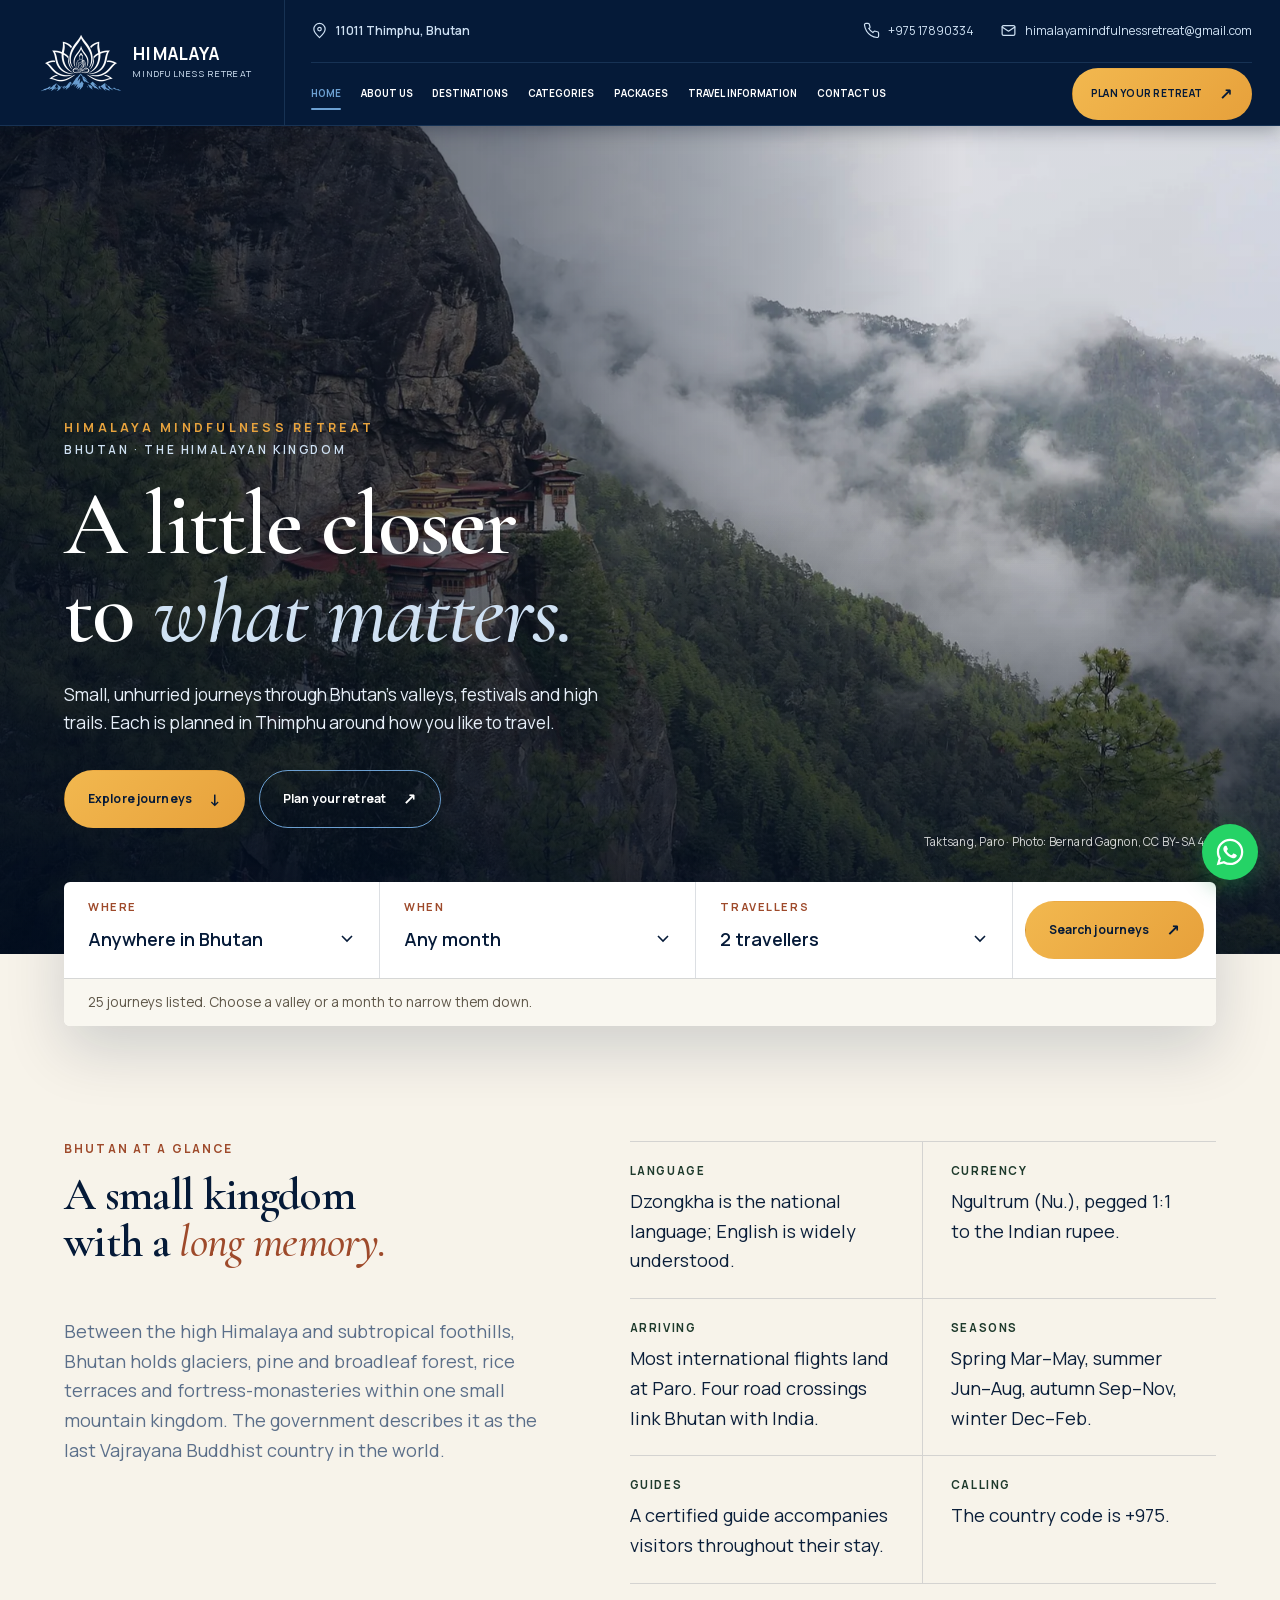
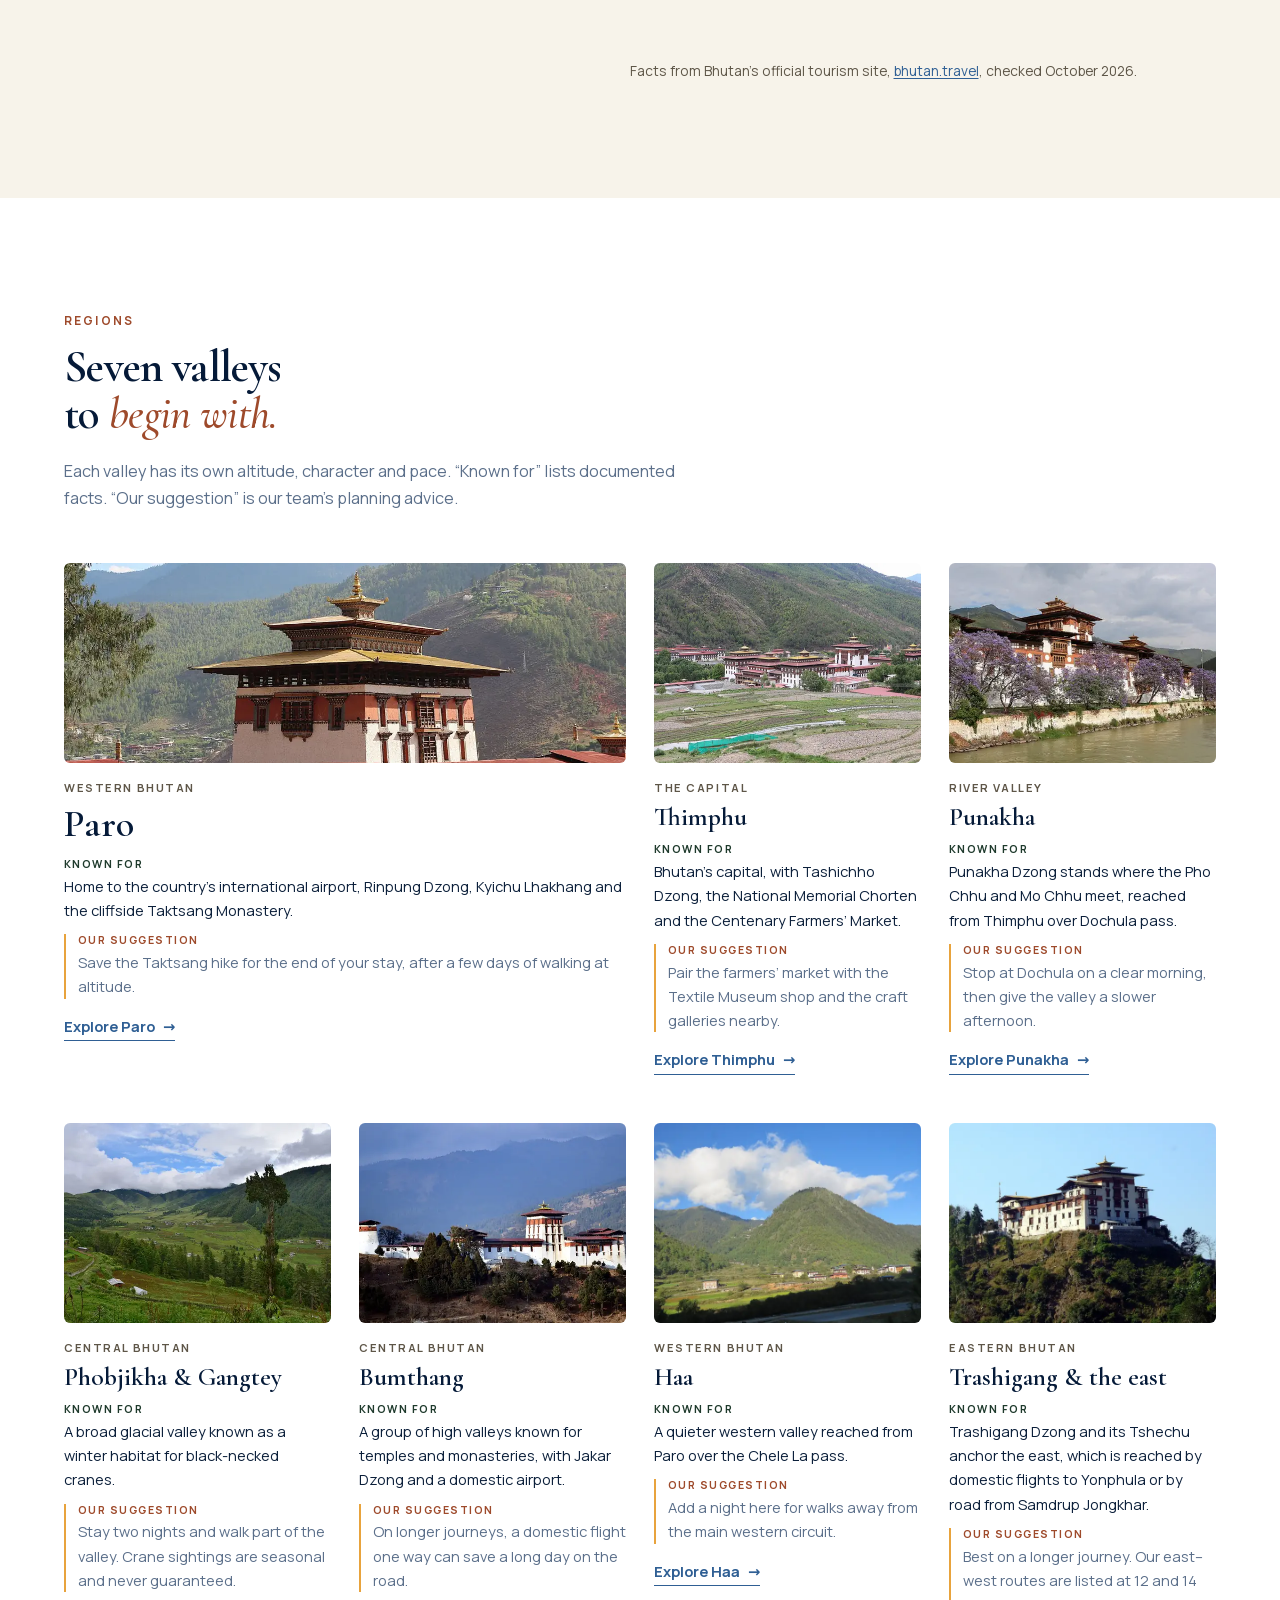
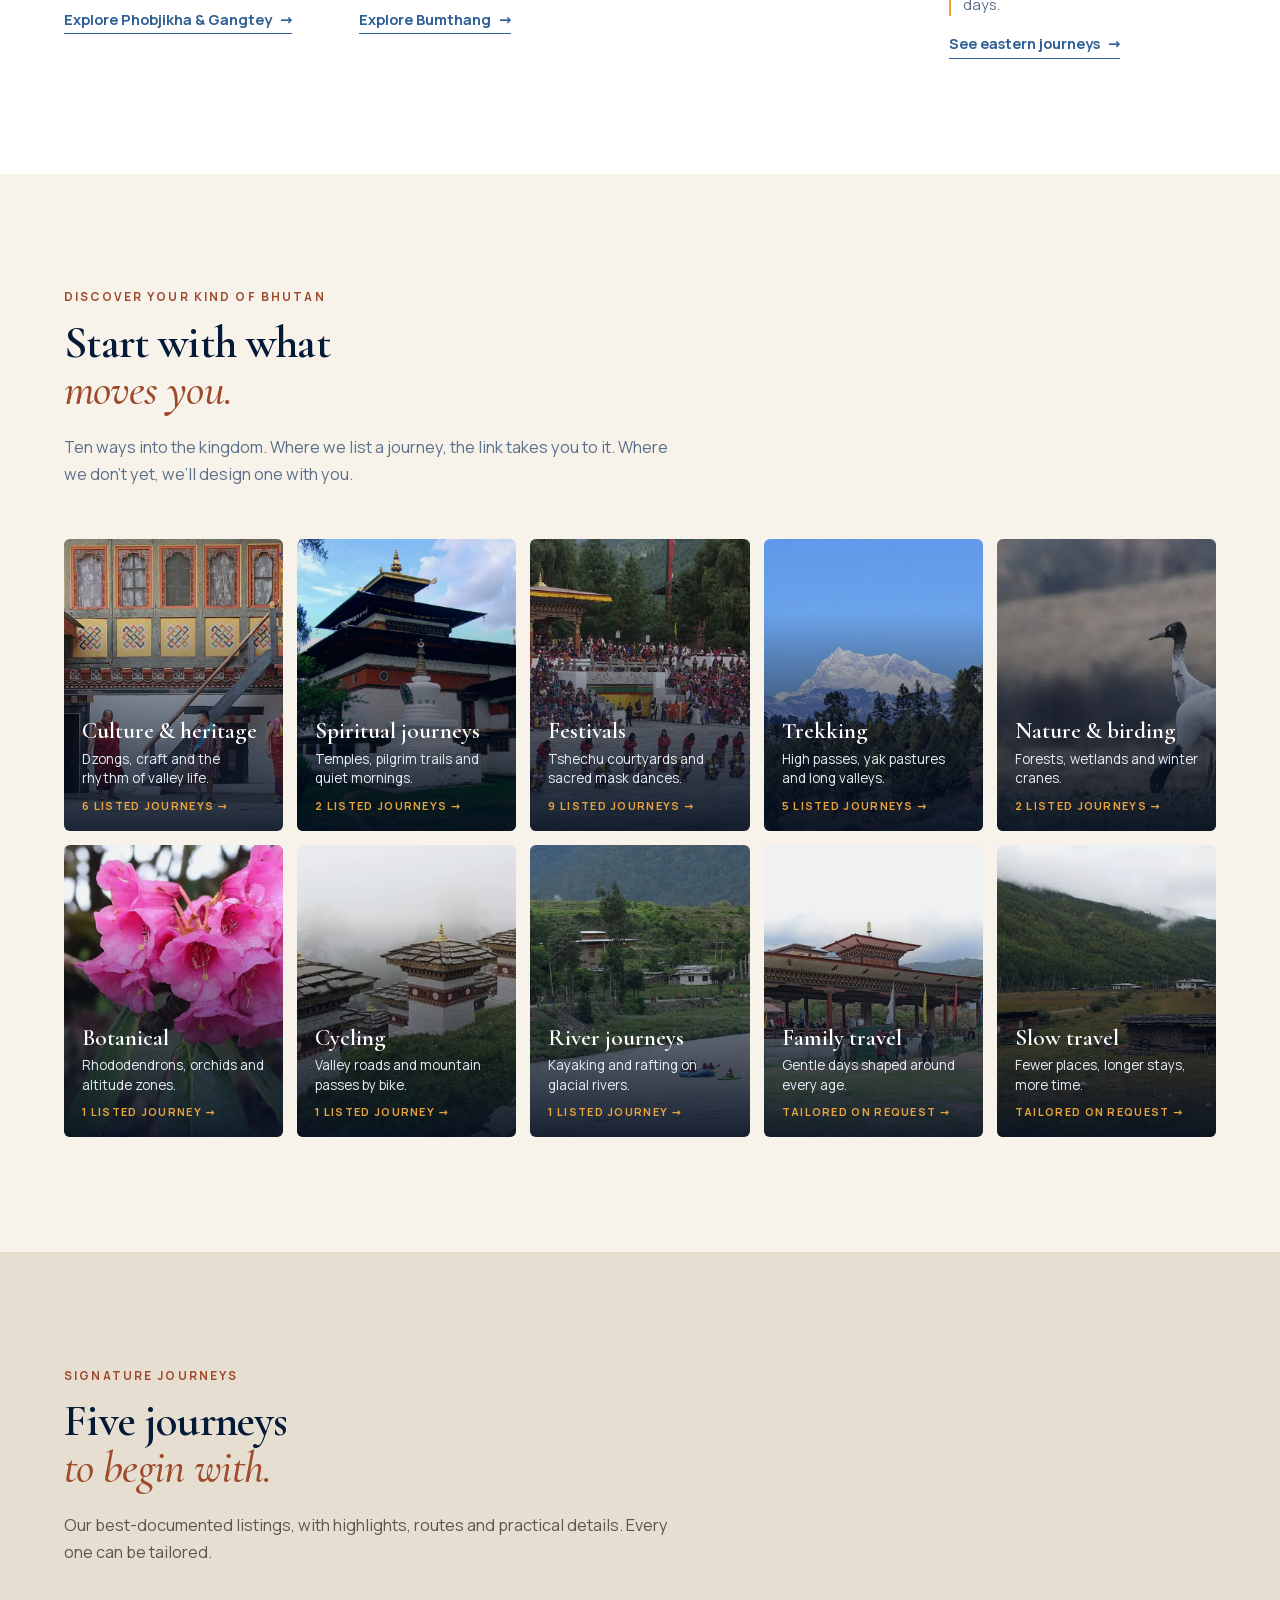
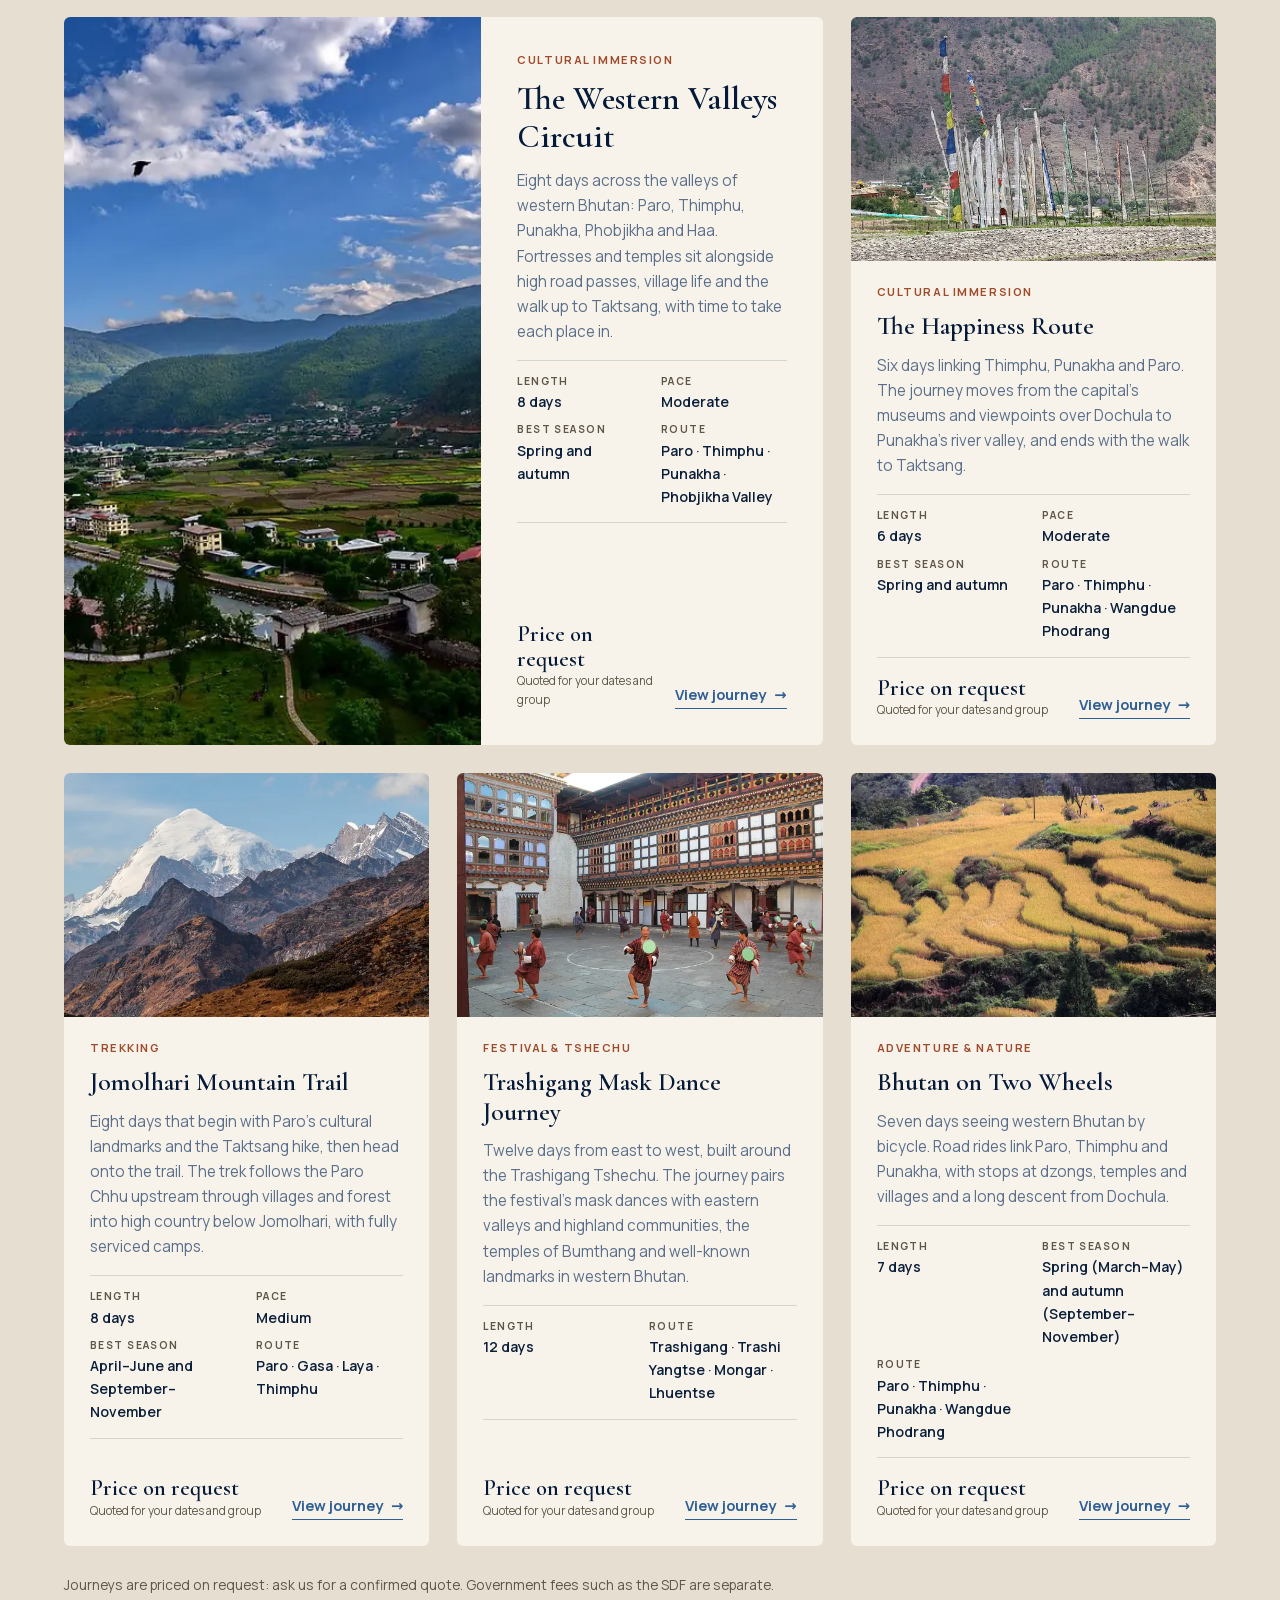
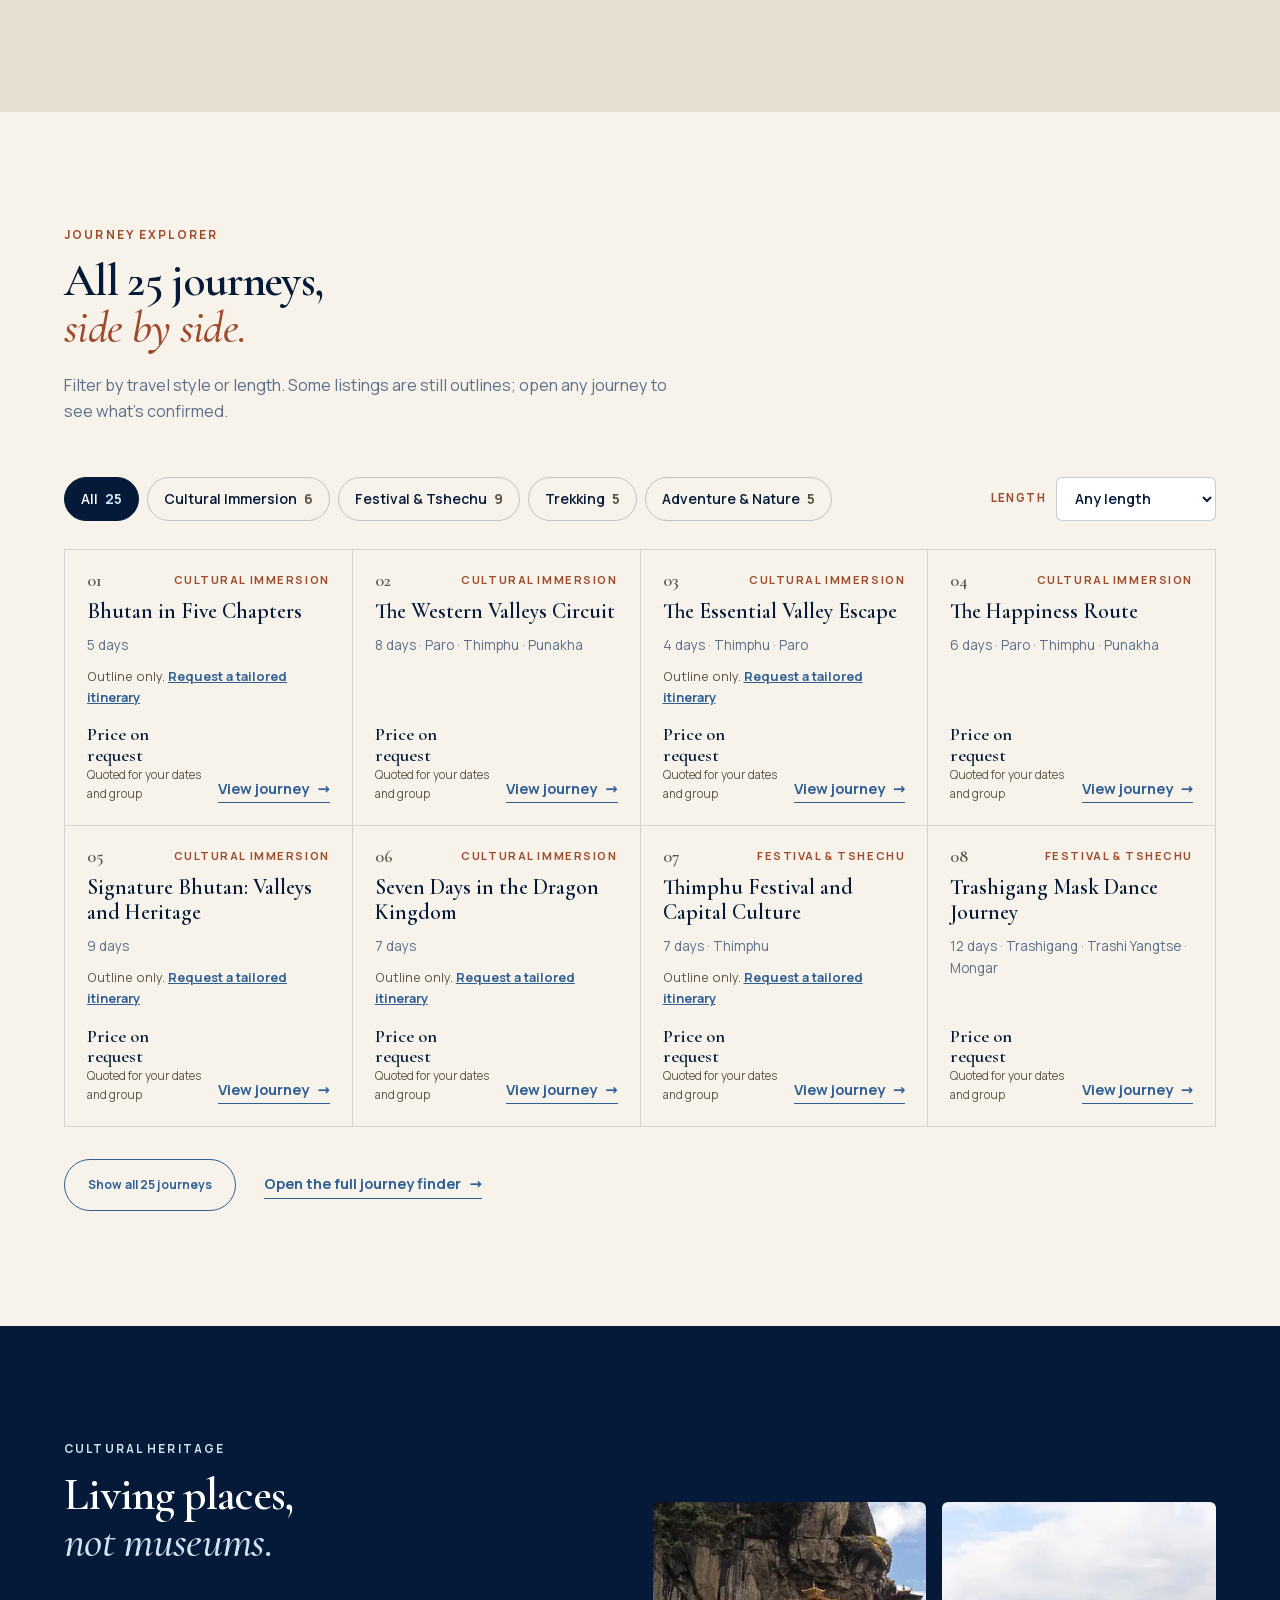
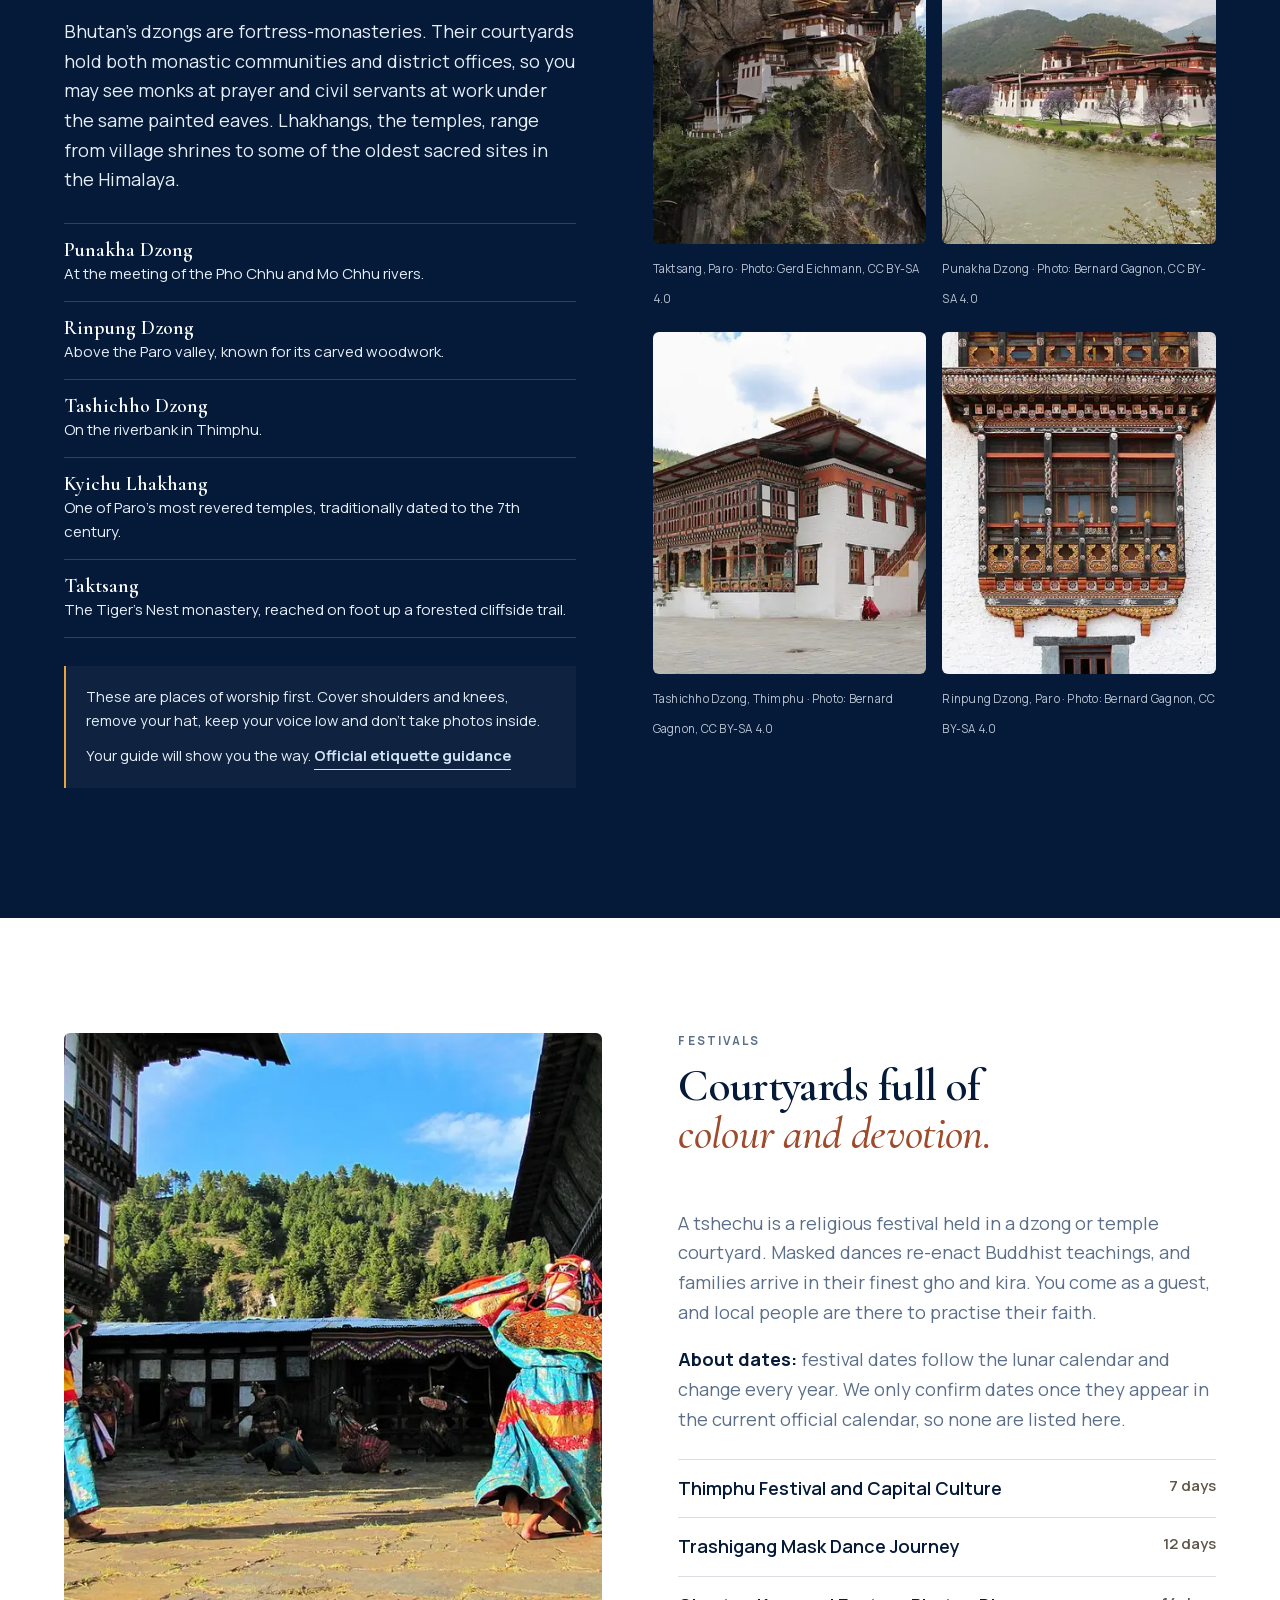
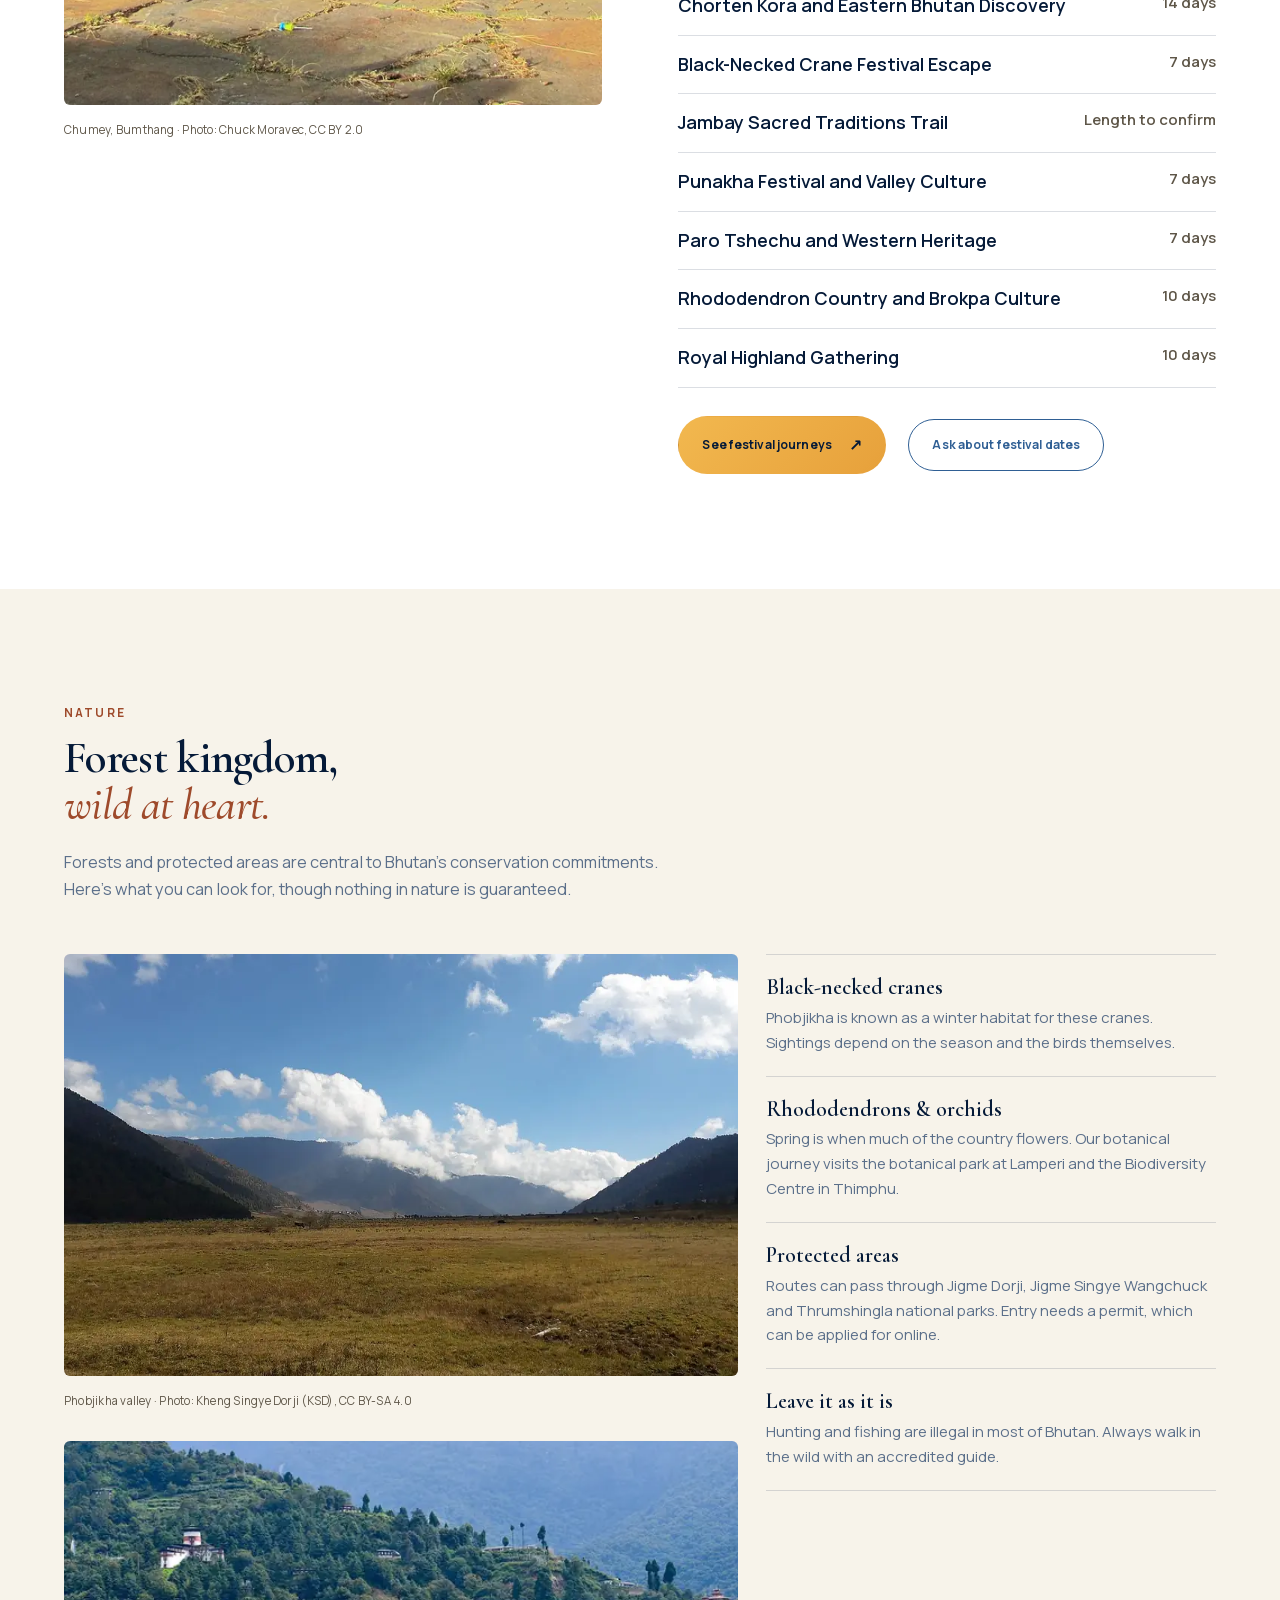
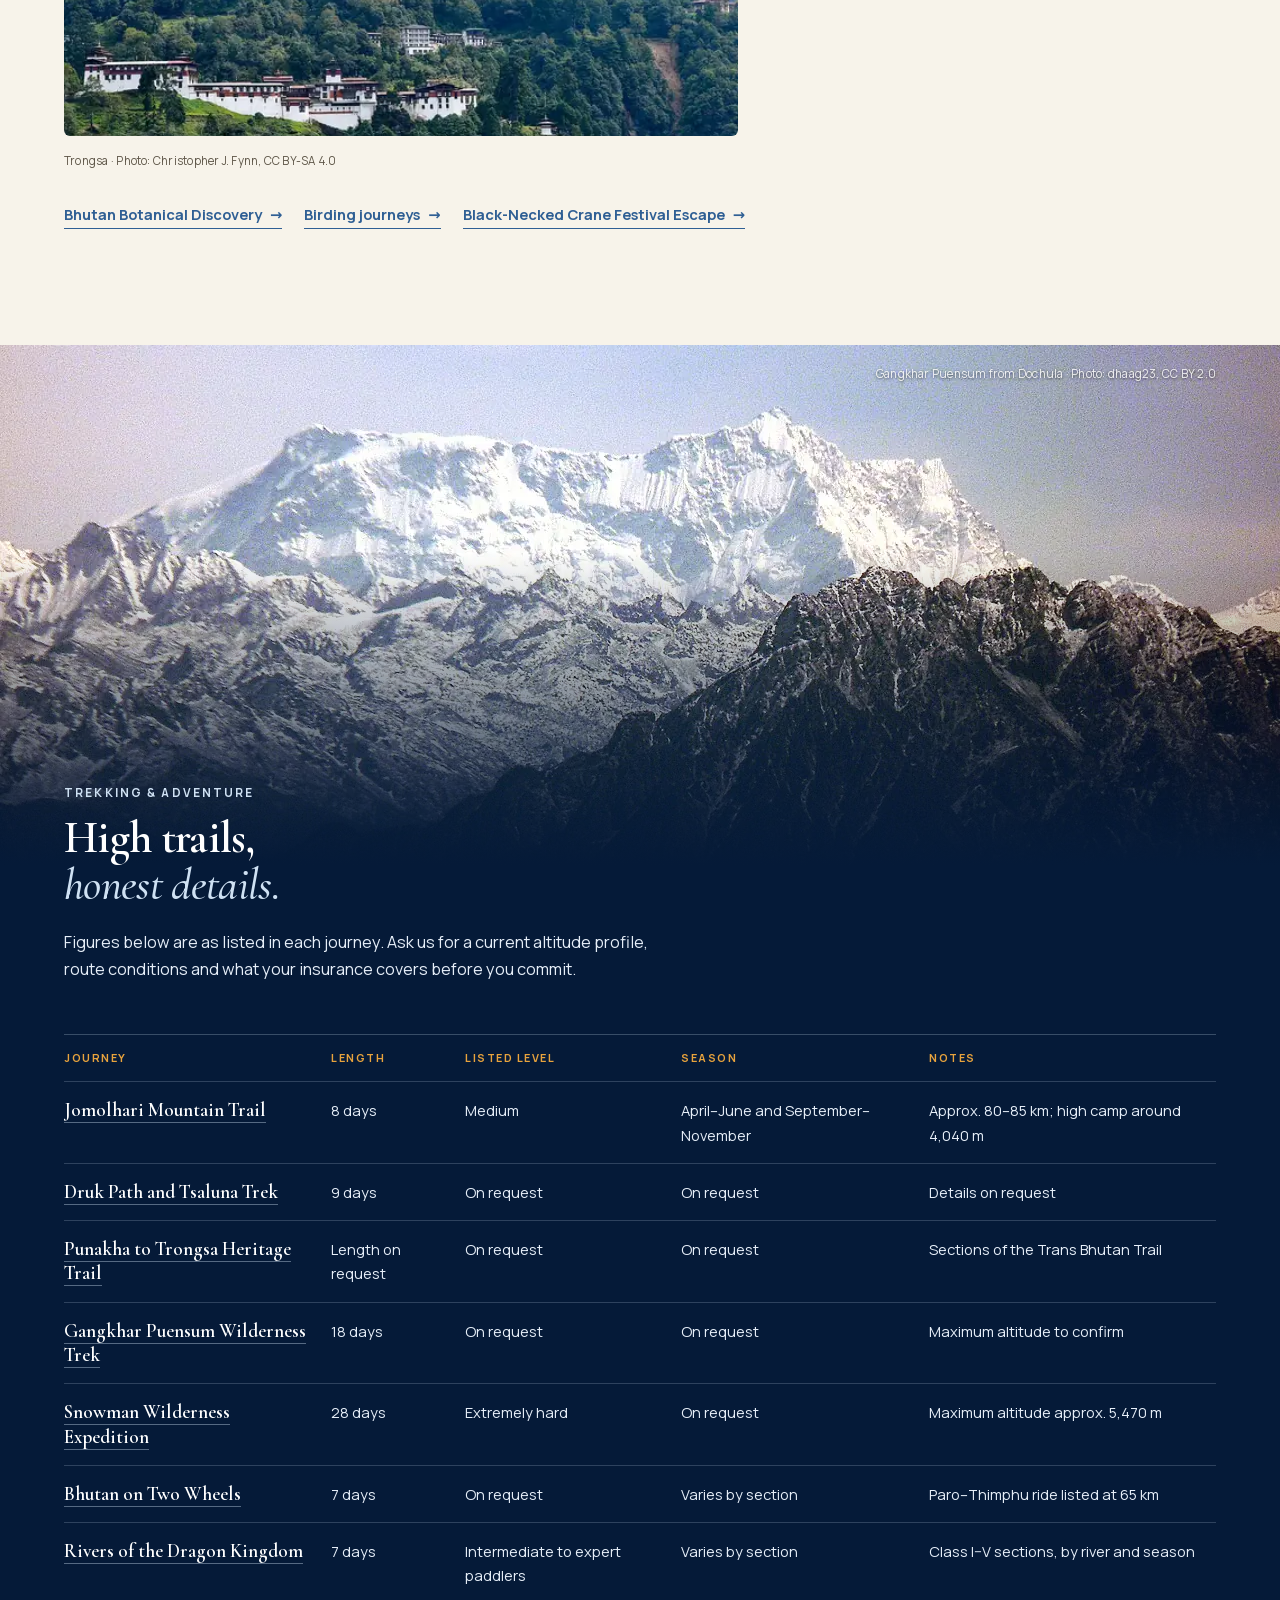
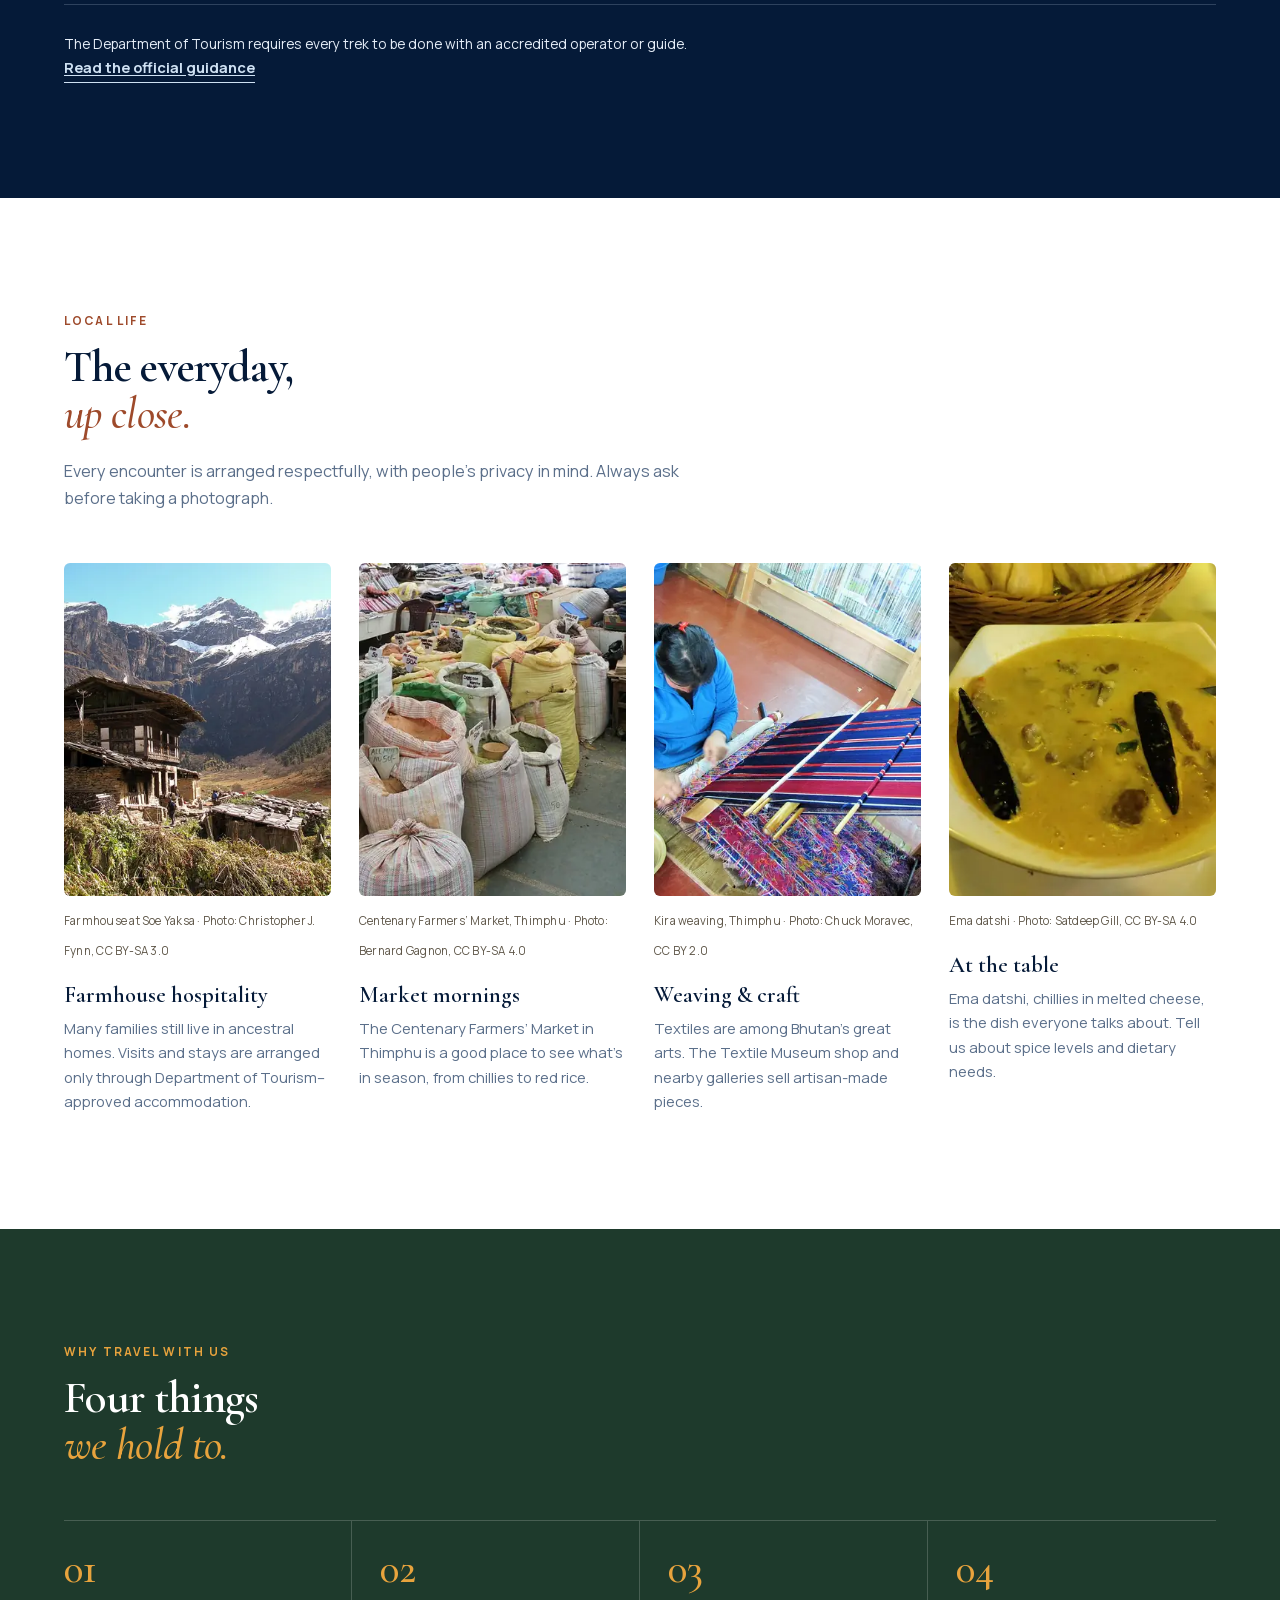
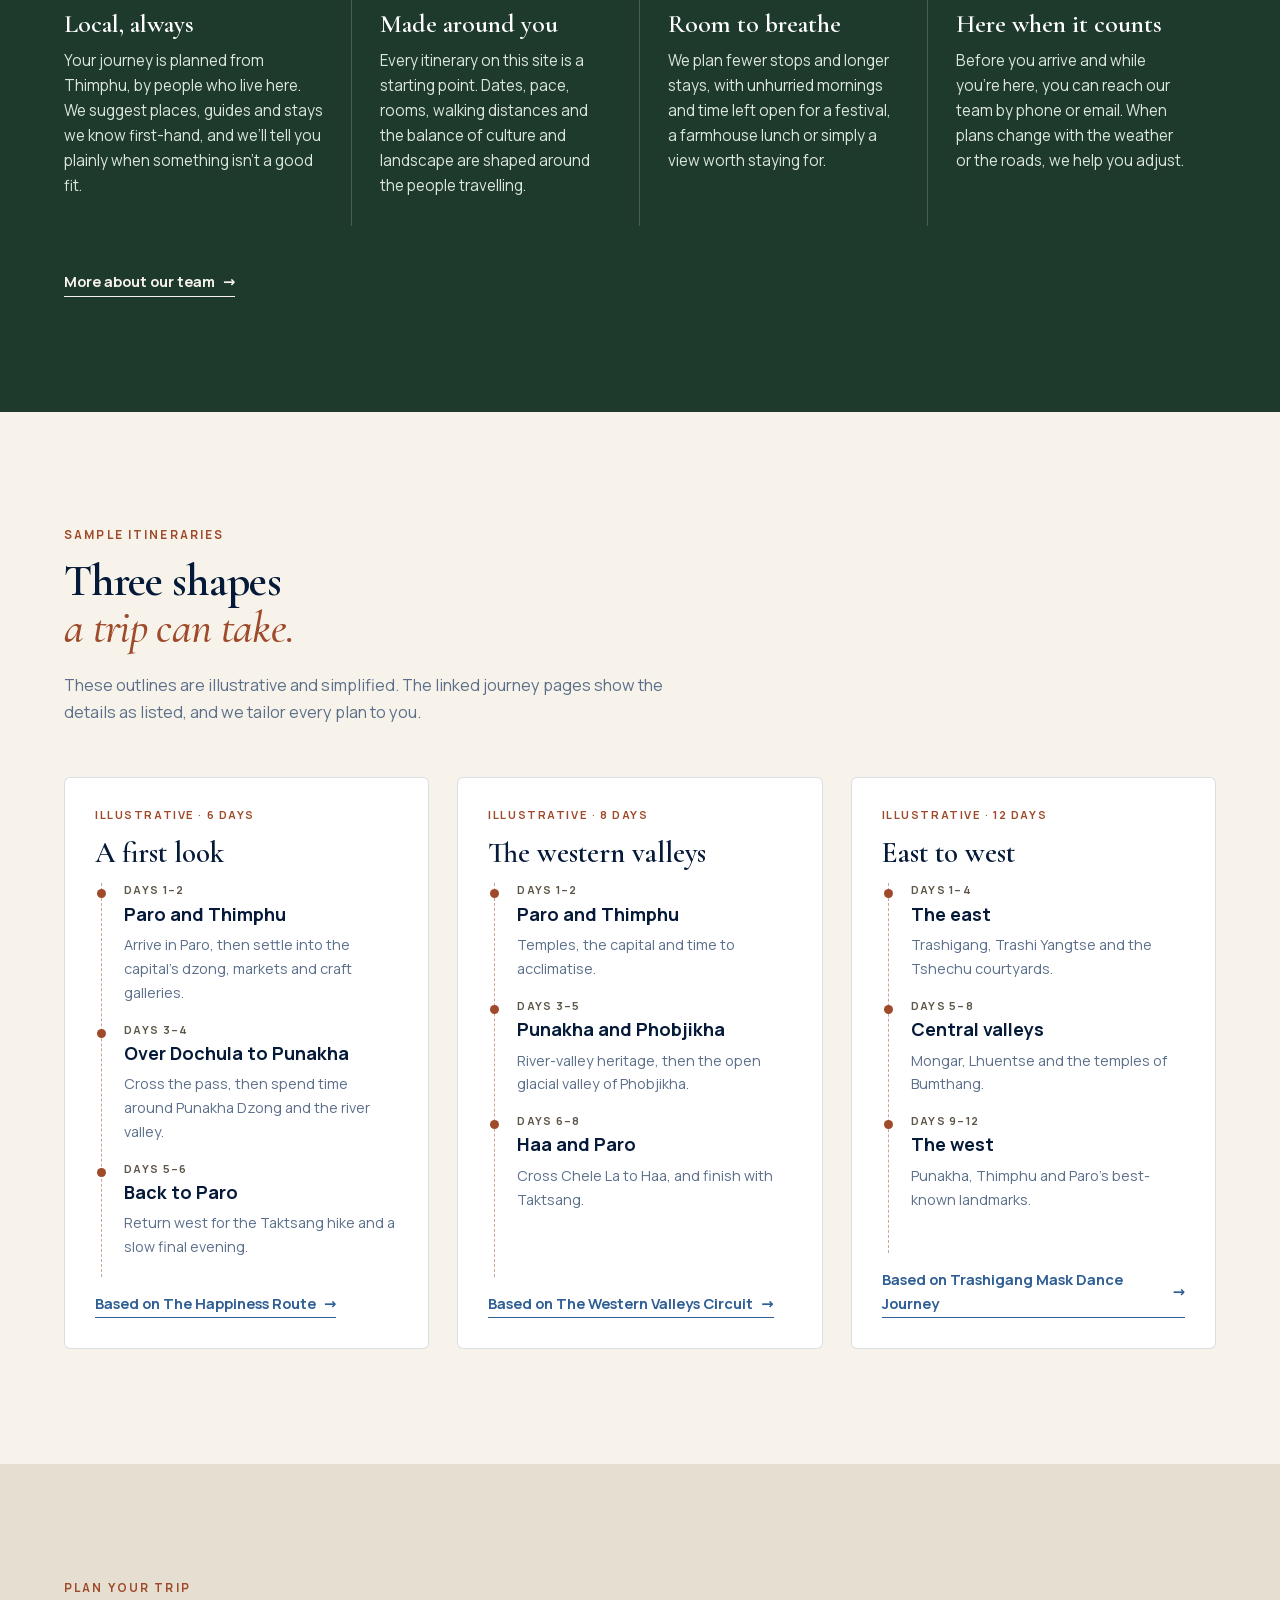
==== commit eeb911f6: "Add a booking policy page and open enquiries in WhatsApp. Co-authored-by: Cursor <cursoragent@cursor" ====
--- a/index.html
+++ b/index.html
@@ -41,6 +41,6 @@
 <div id="site-header"></div>
 <main id="main"><noscript><div class="noscript-note"><p class="noscript-brand">Himalaya Mindfulness Retreat · Thimphu, Bhutan</p><p>This page needs JavaScript to show its content. You can still reach our team at <a href="mailto:himalayamindfulnessretreat@gmail.com">himalayamindfulnessretreat@gmail.com</a> or <a href="tel:+97517890334">+975 17890334</a>.</p><p><a href="index.html">Home</a> · <a href="packages.html">Journeys</a> · <a href="destinations.html">Destinations</a> · <a href="travel-info.html">Travel guide</a> · <a href="contact.html">Contact</a></p></div></noscript></main>
 <div id="site-footer"></div>
-<a class="whatsapp" href="contact.html">✳ <span>Send an enquiry</span></a>
+<a class="whatsapp" href="https://wa.me/97517890304" target="_blank" rel="noopener"><svg viewBox="0 0 24 24" aria-hidden="true"><path d="M19.05 4.91A9.82 9.82 0 0 0 12.04 2C6.58 2 2.13 6.45 2.13 11.91c0 1.75.46 3.45 1.32 4.95L2 22l5.25-1.38a9.9 9.9 0 0 0 4.79 1.22h.01c5.46 0 9.91-4.45 9.91-9.91 0-2.65-1.03-5.14-2.91-7.02zm-7.01 15.24h-.01a8.2 8.2 0 0 1-4.18-1.15l-.3-.18-3.12.82.83-3.04-.2-.31a8.18 8.18 0 0 1-1.26-4.38c0-4.54 3.7-8.23 8.24-8.23 2.2 0 4.27.86 5.82 2.42a8.18 8.18 0 0 1 2.41 5.83c0 4.54-3.7 8.22-8.23 8.22zm4.52-6.16c-.25-.12-1.47-.72-1.69-.81-.23-.08-.39-.12-.56.12-.17.25-.64.81-.78.97-.14.17-.29.19-.54.06-.25-.12-1.05-.39-2-1.23-.74-.66-1.23-1.47-1.38-1.72-.14-.25-.02-.38.11-.51.11-.11.25-.29.37-.43.12-.14.17-.25.25-.41.08-.17.04-.31-.02-.43-.06-.12-.56-1.34-.76-1.84-.2-.48-.41-.42-.56-.43h-.48c-.17 0-.43.06-.66.31-.22.25-.86.85-.86 2.07 0 1.22.89 2.4 1.01 2.56.12.17 1.75 2.67 4.23 3.74.59.26 1.05.41 1.41.52.59.19 1.13.16 1.56.1.48-.07 1.47-.6 1.67-1.18.21-.58.21-1.07.14-1.18-.06-.11-.22-.17-.47-.29z"/></svg><span class="sr-only">WhatsApp +975 17890304 (opens in a new tab)</span></a>
 </body>
 </html>
--- a/theme.css
+++ b/theme.css
@@ -106,8 +106,10 @@
 .footer>*{position:relative;z-index:1}
 
 /* Floating enquiry */
-.whatsapp{transition:transform .25s,box-shadow .25s}
-.whatsapp:hover{transform:translateY(-2px);box-shadow:var(--shadow-cta-glow)}
+.whatsapp,:root:not([data-theme="light"]) .whatsapp,:root[data-theme="dark"] .whatsapp{width:56px;height:56px;min-height:56px;padding:0;display:grid;place-items:center;border-radius:50%;background:#25D366;color:#fff;box-shadow:0 8px 22px rgba(18,140,70,.35);transition:transform .25s,box-shadow .25s,background .25s}
+.whatsapp:hover,:root:not([data-theme="light"]) .whatsapp:hover,:root[data-theme="dark"] .whatsapp:hover{transform:translateY(-2px);background:#1ebe5a;color:#fff;box-shadow:0 10px 26px rgba(18,140,70,.45)}
+.whatsapp svg{width:32px;height:32px;fill:currentColor;stroke:none}
+.whatsapp:first-letter{font-size:inherit}
 
 @media(prefers-reduced-motion:reduce){
   .button,.guide-button,.guide-button-cream,.package-card,.category-card,.tour-card,.whatsapp,.header .nav a:after{transition:none!important}
@@ -143,6 +145,20 @@
 .legal-crumbs a{color:var(--color-slate)}
 .legal-updated{font-size:14px!important;color:var(--color-saffron-ink);font-weight:700;letter-spacing:.06em;text-transform:uppercase;margin:0}
 .legal-lead{font-size:clamp(1.05rem,.5vw + 1rem,1.2rem)!important;color:var(--color-slate)}
+.legal-policy{max-width:820px}
+.policy-nav{display:grid;grid-template-columns:1fr 1fr;gap:4px 28px;margin:28px 0 8px;padding:18px 22px;background:var(--color-snow);border:1px solid var(--color-sky-wash);border-radius:16px}
+.policy-nav a{display:flex;align-items:baseline;gap:10px;min-height:40px;padding:6px 0;text-decoration:none;font-weight:600;color:var(--color-midnight)}
+.policy-nav a:hover{color:var(--color-himalayan)}
+.policy-nav span{flex:none;font-size:12px;font-weight:700;letter-spacing:.08em;color:var(--color-saffron-ink);font-variant-numeric:tabular-nums}
+.policy-section{scroll-margin-top:140px}
+.policy-table-wrap{overflow-x:auto;margin:16px 0 8px;border:1px solid var(--color-sky-wash);border-radius:14px}
+.policy-table{width:100%;border-collapse:collapse;font-size:15px}
+.policy-table th,.policy-table td{text-align:left;padding:13px 16px;border-bottom:1px solid var(--color-sky-wash)}
+.policy-table tr:last-child td{border-bottom:0}
+.policy-table th{background:var(--color-midnight);color:var(--color-snow);font-size:12px;font-weight:700;letter-spacing:.08em;text-transform:uppercase}
+.policy-table td:first-child{font-weight:600;color:var(--color-midnight);white-space:nowrap}
+.policy-note{margin:14px 0 0;padding:14px 16px;border-left:3px solid var(--color-saffron);background:var(--color-snow);border-radius:0 12px 12px 0}
+@media(max-width:640px){.policy-nav{grid-template-columns:1fr}.policy-table td:first-child{white-space:normal}}
 .notfound-links{list-style:none;padding:0!important;display:grid;gap:10px}
 .notfound-links a{display:flex;align-items:center;min-height:48px;padding:10px 18px;border:1px solid var(--color-sky-wash);border-radius:14px;text-decoration:none;font-weight:600;color:var(--color-midnight)}
 .notfound-links a:hover{border-color:var(--color-himalayan);background:var(--color-mist)}
